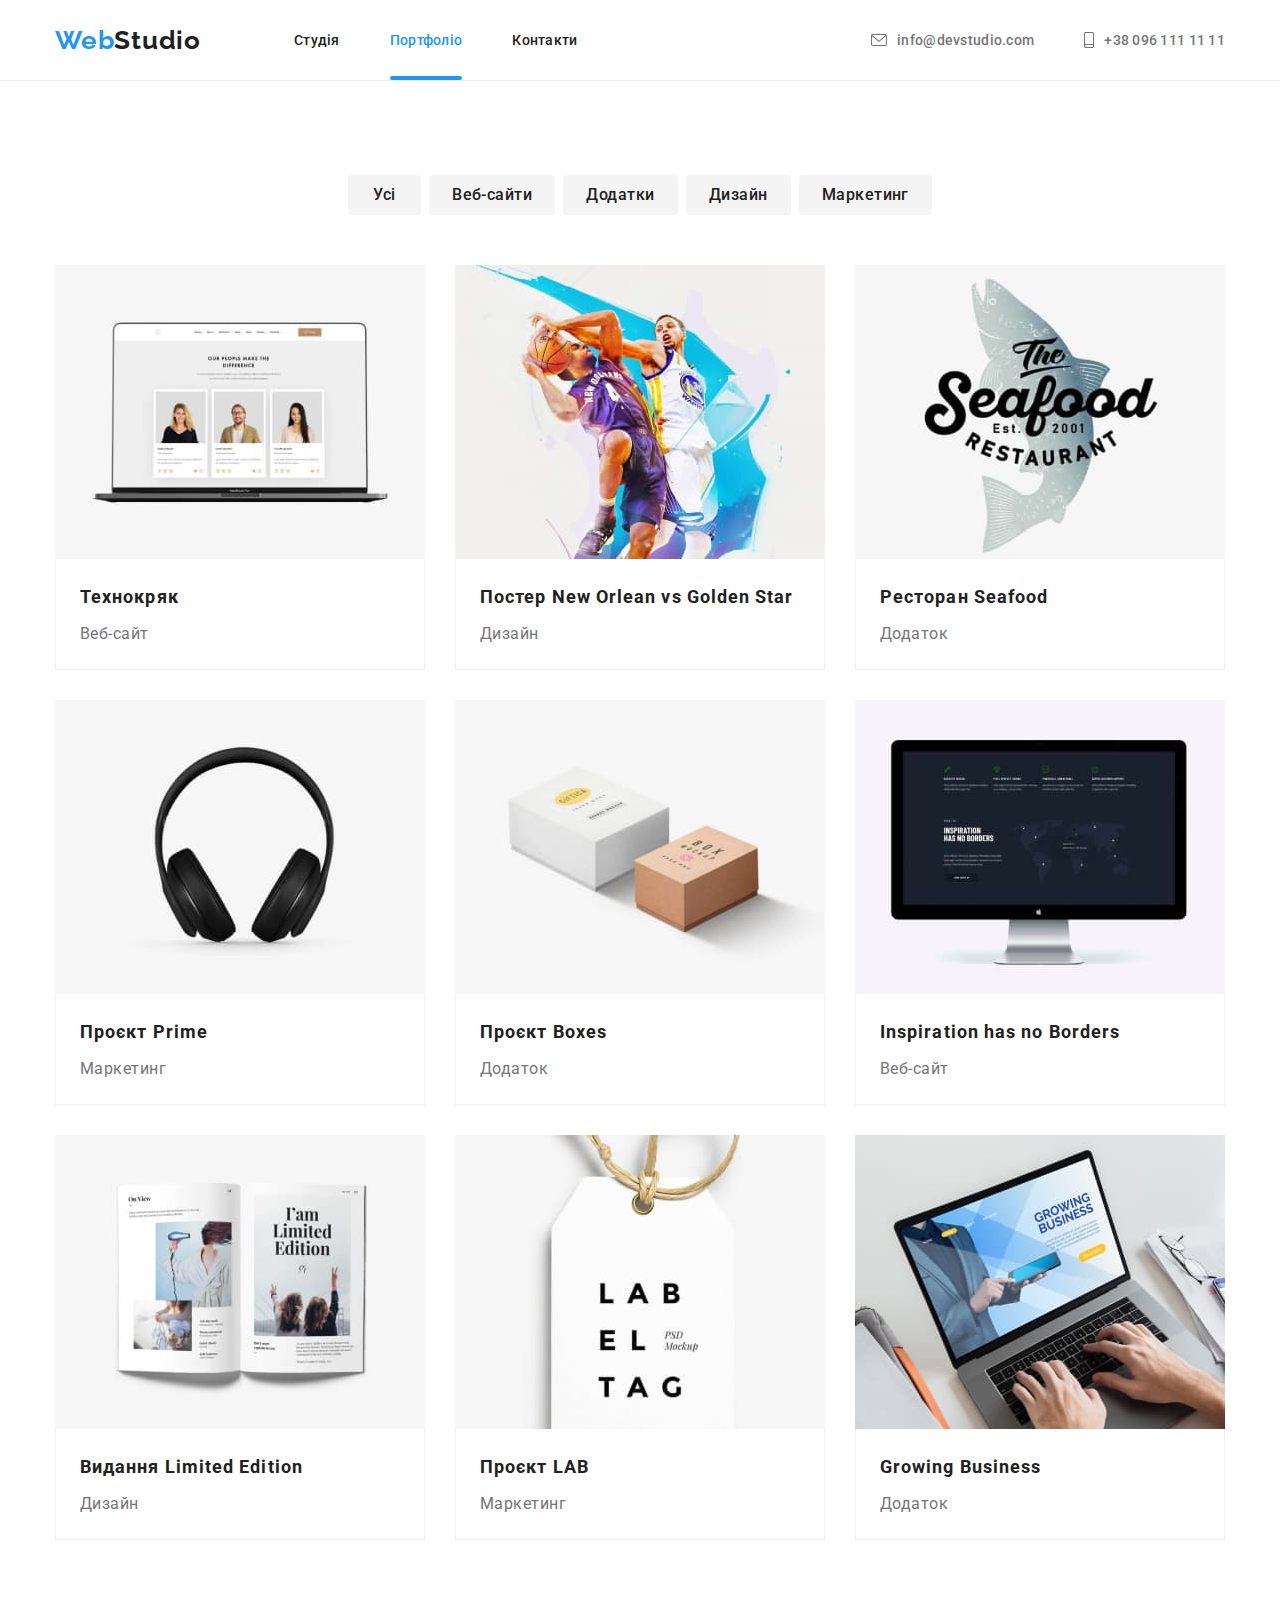
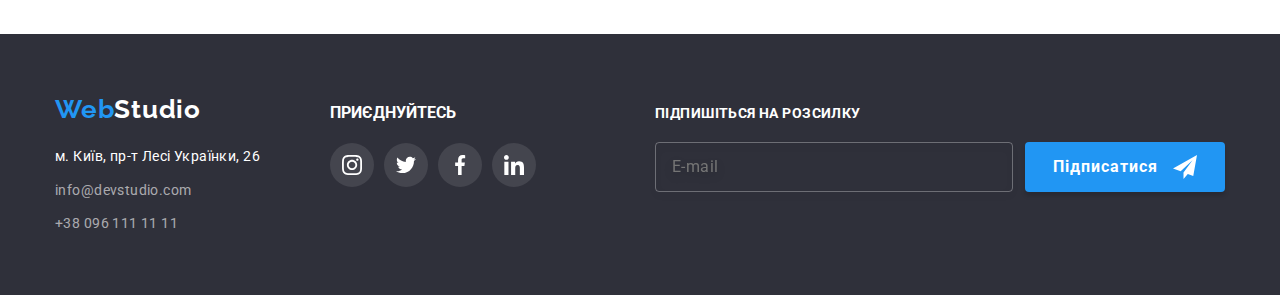
==== portfolio.html @ f79830ec "Summary" ====
<!DOCTYPE html>
<html lang="uk">
<head>
    <meta charset="UTF-8">
    <meta http-equiv="X-UA-Compatible" content="IE=edge">
    <meta name="viewport" content="width=device-width, initial-scale=1.0">
    <title>Портфоліо</title>
    <link rel="preconnect" href="https://fonts.googleapis.com">
    <link rel="preconnect" href="https://fonts.gstatic.com" crossorigin>
    <link href="https://fonts.googleapis.com/css2?family=Raleway:wght@700&family=Roboto:wght@400;500;700;900&display=swap"
    rel="stylesheet">
    <link rel="stylesheet" href="https://cdnjs.cloudflare.com/ajax/libs/modern-normalize/1.1.0/modern-normalize.min.css"/>
    <link rel="stylesheet" href="./css/styles.css">
</head>
<body>
    <header>
        <!--navigation with logo, portfolio, contacts-->
        <div class="nav-list-flex container">
            <nav class="nav-list-flex">
                <a href="./index.html" class="webstudio-link">Web<span class="span-studio">Studio</span></a>
                <ul class="nav-list">
                    <li class="item"><a href="./index.html" class="link">Студія</a></li>
                    <li class="item"><a href="./portfolio.html" class="link current">Портфоліо</a></li>
                    <li class="item"><a href="#" class="link">Контакти</a></li>
                </ul>
            </nav>
            <ul class="info-list-contacts">
                <li class="item"><a href="mailto:info@devstudio.com" class="contacts">
                        <svg class="contacs-svg" width="16" height="12">
                            <use href="./images/nav-sprite.svg#icon-e-mail"></use>
                        </svg>info@devstudio.com</a>
                </li>
                <li class="item"><a href="tel:+380961111111" class="contacts">
                        <svg class="contacs-svg" width="10" height="16">
                            <use href="./images/nav-sprite.svg#icon-phone"></use>
                        </svg>+38 096 111 11 11</a>
                </li>
            </ul>
        </div>
    </header>
    <!--main with buttons and portfolio-->
    <main>
        <section class="section-portfolio">
            <div class="section container">
                    <h1 class="visually-hidden">Наші роботи</h1>
                <ul class="portfolio-projects list">
                    <li class="item"><button class="portfolio-link" type="button">Усі</button></li>
                    <li class="item"><button class="portfolio-link" type="button">Веб-сайти</button></li>
                    <li class="item"><button class="portfolio-link" type="button">Додатки</button></li>
                    <li class="item"><button class="portfolio-link" type="button">Дизайн</button></li>
                    <li class="item"><button class="portfolio-link" type="button">Маркетинг</button></li>
                </ul>
                <ul class="projects-list">
                    <li class="item">
                        <a href="#" class="card-link">
                            <div class="project-thumb">
                                <img src="./images/notebook_with_site.jpg" alt="зображення ноутбуку з відкритим сайтом" width="370" height="294"/>
                                <div class="card-description">
                                    <p class="card-description-text">
                                        Ресурс пропонує комплексні пропозиції з різним рівнем функціоналу 
                                        та сервісів. Все це дозволить відвідувачу отримати вичерпні відомості 
                                        про компанію чи приватну особу.
                                    </p>
                                </div>
                            </div>
                            <div class="project-card">
                                <h2 class="project-title">Технокряк</h2>
                                <p class="project-category">Веб-сайт</p>
                            </div>
                        </a> 
                    </li>
                    <li class="item">
                        <a href="#" class="card-link">
                            <div class="project-thumb">   
                                <img src="./images/basketball_players.jpg" alt="зображення постеру баскетбол Новий Орлеан проти Голден Стейт" width="370" height="294"/>
                                <div class="card-description">
                                    <p class="card-description-text">
                                        Ресурс пропонує комплексні пропозиції з різним рівнем функціоналу 
                                        та сервісів. Все це дозволить відвідувачу отримати вичерпні відомості 
                                        про компанію чи приватну особу.
                                    </p>
                                </div>
                            </div>
                            <div class="project-card">
                                <h2 class="project-title">Постер New Orlean vs Golden Star</h2>
                                <p class="project-category">Дизайн</p>
                            </div>
                        </a>        
                    </li>
                    <li class="item">
                        <a href="#" class="card-link">
                            <div class="project-thumb">
                                <img src="./images/seafood_restaurant.jpg" alt="зображення логотипу ресторану Seafood" width="370" height="294"/>
                                <div class="card-description">
                                    <p class="card-description-text">
                                        Ресурс пропонує комплексні пропозиції з різним рівнем функціоналу 
                                        та сервісів. Все це дозволить відвідувачу отримати вичерпні відомості 
                                        про компанію чи приватну особу.
                                    </p>
                                </div>
                            </div>
                            <div class="project-card">
                                <h2 class="project-title">Ресторан Seafood</h2>
                                <p class="project-category">Додаток</p>
                            </div>
                        </a>     
                    </li>
                    <li class="item">
                        <a href="#" class="card-link">
                            <div class="project-thumb">
                                <img src="./images/headphones.jpg" alt="зображення навушників" width="370" height="294"/>
                                <div class="card-description">
                                    <p class="card-description-text">
                                        Ресурс пропонує комплексні пропозиції з різним рівнем функціоналу 
                                        та сервісів. Все це дозволить відвідувачу отримати вичерпні відомості 
                                        про компанію чи приватну особу.
                                    </p>
                                </div>
                            </div>
                            <div class="project-card">
                                <h2 class="project-title">Проєкт Prime</h2>
                                <p class="project-category">Маркетинг</p>
                            </div>
                        </a>     
                    </li>
                    <li class="item">
                        <a href="#" class="card-link">
                            <div class="project-thumb">   
                                <img src="./images/boxes.jpg" alt="зображення коробок" width="370" height="294"/>
                                <div class="card-description">
                                    <p class="card-description-text">
                                        Ресурс пропонує комплексні пропозиції з різним рівнем функціоналу 
                                        та сервісів. Все це дозволить відвідувачу отримати вичерпні відомості 
                                        про компанію чи приватну особу.
                                    </p>
                                </div>
                            </div>
                            <div class="project-card">   
                                <h2 class="project-title">Проєкт Boxes</h2>
                                <p class="project-category">Додаток</p>
                            </div>
                        </a>          
                    </li>
                    <li class="item">
                        <a href="#" class="card-link">
                            <div class="project-thumb">
                                <img src="./images/сomputer.jpg" alt="зображення комп'ютера з відкритим сайтом" width="370" height="294"/>
                                <div class="card-description">
                                    <p class="card-description-text">
                                        Ресурс пропонує комплексні пропозиції з різним рівнем функціоналу 
                                        та сервісів. Все це дозволить відвідувачу отримати вичерпні відомості 
                                        про компанію чи приватну особу.
                                    </p>
                                </div>
                            </div> 
                            <div class="project-card">
                                <h2 class="project-title">Inspiration has no Borders</h2>
                                <p class="project-category">Веб-сайт</p>
                            </div>   
                        </a>     
                    </li>
                    <li class="item">
                        <a href="#" class="card-link">
                            <div class="project-thumb">
                                <img src="./images/magazine.jpg" alt="зображення журналу Limited Edition" width="370" height="294"/>
                                <div class="card-description">
                                    <p class="card-description-text">
                                        Ресурс пропонує комплексні пропозиції з різним рівнем функціоналу 
                                        та сервісів. Все це дозволить відвідувачу отримати вичерпні відомості 
                                        про компанію чи приватну особу.
                                    </p>
                                </div>
                            </div>
                            <div class="project-card">
                                <h2 class="project-title">Видання Limited Edition</h2>
                                <p class="project-category">Дизайн</p>
                            </div>
                        </a>         
                    </li>
                    <li class="item">
                        <a href="#" class="card-link">
                            <div class="project-thumb">
                                <img src="./images/lab.jpg" alt="зображення лейблу" width="370" height="294">
                                <div class="card-description">
                                    <p class="card-description-text">
                                        Ресурс пропонує комплексні пропозиції з різним рівнем функціоналу 
                                        та сервісів. Все це дозволить відвідувачу отримати вичерпні відомості 
                                        про компанію чи приватну особу.
                                    </p>
                                </div>
                            </div>    
                            <div class="project-card">
                                <h2 class="project-title">Проєкт LAB</h2>
                                <p class="project-category">Маркетинг</p>
                            </div>
                        </a>         
                    </li>
                    <li class="item">
                        <a href="#" class="card-link">
                            <div class="project-thumb">
                                <img src="./images/growing.jpg" alt="зображення ноутбуку з платформою Growing Business" width="370" height="294">
                                <div class="card-description">
                                    <p class="card-description-text">
                                        Ресурс пропонує комплексні пропозиції з різним рівнем функціоналу 
                                        та сервісів. Все це дозволить відвідувачу отримати вичерпні відомості 
                                        про компанію чи приватну особу.
                                    </p>
                                </div>
                            </div>
                            <div class="project-card">
                                <h2 class="project-title">Growing Business</h2>
                                <p class="project-category">Додаток</p>
                            </div>
                        </a>      
                    </li>
                </ul>
            </div>
        </section>
    
    </main>
    <!--footer with logo, address, contacts-->
    <footer>
        <div class="container footer-container">
            <div class="container-footer-adress">
                <a href="./index.html" class="webstudio-button">Web<span class="span-studio-button">Studio</span></a>
                <address class="adress-list">
                    <ul class="list">
                        <li><a href="https://goo.gl/maps/CPtrU1FHBa2aNyZL9" class="footer-list-item" target="_blank"
                                rel="noopener noreferrer nofollow">
                                м. Київ, пр-т Лесі Українки, 26</a>
                        </li>
                        <li>
                            <a href="mailto:info@devstudio.com" class="footer-list">info@devstudio.com</a>
                        </li>
                        <li>
                            <a href="tel:+380961111111" class="footer-list">+38 096 111 11 11</a>
                        </li>
                    </ul>
                </address>
            </div>
            <div class="container-join-us">
                <p class="join-us">приєднуйтесь</p>
                <ul class="footer-networks">
                    <li class="social-link">
                        <a href="#" class="footer-social-links">
                            <svg width="20" height="20" class="social-svg">
                                <use xLink:href="./images/sprite.svg#icon-instagram"></use>
                            </svg>
                        </a>
                    </li>
                    <li class="social-link">
                        <a href="#" class="footer-social-links">
                            <svg width="20" height="20" class="social-svg">
                                <use xLink:href="./images/sprite.svg#icon-twitter"></use>
                            </svg>
                        </a>
                    </li>
                    <li class="social-link">
                        <a href="#" class="footer-social-links">
                            <svg width="20" height="20" class="social-svg">
                                <use xLink:href="./images/sprite.svg#icon-facebook"></use>
                            </svg>
                        </a>
                    </li>
                    <li class="social-link">
                        <a href="#" class="footer-social-links">
                            <svg width="20" height="20" class="social-svg">
                                <use xLink:href="./images/sprite.svg#icon-linkedin"></use>
                            </svg>
                        </a>
                    </li>
                </ul>
            </div>
            <div class="footer-subscribe">
                <strong class="footer-discription">підпишіться на розсилку</strong>
                <form class="speaker-form">
                    <label for="email">
                        <input type="email" name="email" placeholder="E-mail" id="email" />
                    </label>
                    <button class="email-button" type="submit">
                        <span>Підписатися</span>
                        <svg width="24" height="24">
                            <use xLink:href="./images/icon-send.svg#icon-send"></use>
                        </svg>
                    </button>
                </form>
            </div>
        </div>
    </footer>
</body>
</html>
---- css/styles.css ----
:root {
    /*fonts*/
    --main-font: "Roboto", sans-serif;
    --secondary-font: "Raleway", sans-serif;
    /* colors */
    --link-color: #2196f3;
    --hover-color: #188ce8;
    --logo-color: #000000;
    --main-light-color: #ffffff;
    --main-dark-color: #2f303a;
    --main-font-color: #212121;
    --secondary-font-color: #757575;
    --third-font-color: rgba(255, 255, 255, 0.6);
    --portfolio-bg-color: #f5f4f4;
    --icon-color: #afb1b8;
    --white: #ffffff;
    --animation-timing: cubic-bezier(0.4, 0, 0.2, 1);
    --specif-box-color: rgba(47, 48, 58, 0.8);
    --hover-overlay: rgba(33, 150, 243, 0.9);
    
}
  
  /*body css*/
  
body {
    font-family: Roboto, sans-serif;
  }
  
li {
    list-style-type: none;
  }
  
a {
    text-decoration: none;
  }
  
ul {
    margin: 0;
    padding: 0;
  }
  
h1,
h2,
h3,
h4,
h5,
h6,
p {
    margin: 0;
    padding: 0;
  }
  
img {
    display: block;
  }
  
.list {
    list-style: none;
    padding: 0;
    margin: 0;
  }
  
.link {
    list-style: none;
    padding: 0;
    margin: 0;
  }
  
header {
    border-bottom: 1px solid #ececec;
  }
  
/*header a {
    padding-bottom: 32px;
    padding-top: 32px;
}*/

.container {
    width: 1200px;
    margin-left: auto;
    margin-right: auto;
    padding-left: 15px;
    padding-right: 15px;
    /*outline: 2px solid orange;*/
}
  
.backdrop {
    position: fixed;
    top: 0;
    left: 0;
    width: 100%;
    height: 100%;
    background-color: rgba(0, 0, 0, 0.2);
    opacity: 1;
    transition: opacity 250ms var(--animation-timing);
}
  
.modal {
    position: absolute;
    top: 50%;
    left: 50%;
    transform: translate(-50%, -50%);
    min-width: 528px;
    min-height: 581px;
    background: var(--white);
    box-shadow: 0px 1px 3px rgba(0, 0, 0, 0.12), 0px 1px 1px rgba(0, 0, 0, 0.14),
      0px 2px 1px rgba(0, 0, 0, 0.2);
    border-radius: 4px;
    transform: translate(-50%, -50%) scale(1);
    transition: transform 250ms cubic-bezier(0.6, 0.14, 0.21, 1.43);
}
  
.backdrop.is-hidden {
    opacity: 0;
    pointer-events: none;
}
  
.backdrop.is-hidden .modal {
    transform: translate(-50%, -50%) scale(0.8);
}
  
.button-close {
    position: absolute;
    top: 8px;
    right: 8px;
    width: 30px;
    height: 30px;
    margin: 0;
    padding: 0;
    background-color: var(--white);
    border: 1px solid rgba(0, 0, 0, 0.1);
    border-radius: 50%;
}
  
.visually-hidden {
    position: absolute;
    width: 1px;
    height: 1px;
    margin: -1px;
    border: 0;
    padding: 0;
  
    white-space: nowrap;
    clip-path: inset(100%);
    clip: rect(0 0 0 0);
    overflow: hidden;
  }

.modal-text {
    margin-bottom: 30px;
    font-weight: 700;
    font-size: 20px;
    line-height: 1.2px;
    text-align: center;
    letter-spacing: 0.03em;
  
    color: var(--main-font-color);
}
  
.submit {
    text-align: center;
}

form {
  margin: 40px 40px;
}

.form-field {
  margin-bottom: 20px;
}

.label-form {
  position: relative;
  display: flex;
  flex-direction: column;
}

.label-form:not(:last-child) {
  margin-bottom: 10px;
}

.label-form svg {
  position: absolute;
  bottom: 14px;
  left: 15px;
  fill: var(--main-font-color);
}

.text-form {
  margin-bottom: 4px;

  font-weight: 500;
  font-size: 12px;
  line-height: 1.2;
  letter-spacing: 0.01em;

  color: var(--secondary-font-color);
}

.input-form {
  padding-top: 12px;
  padding-bottom: 12px;
  padding-left: 42px;
  border: 1px solid rgba(33, 33, 33, 0.2);
  box-sizing: border-box;
  border-radius: 4px;
  cursor: pointer;
  font-size: 16px;

  transition-duration: 250ms;
  transition-timing-function: var(--animating-timing);
}

.input-form:focus {
  border-color: var(--link-color);
  outline: none;
  cursor: pointer;
  transition-duration: 250ms;
  transition-timing-function: var(--animating-timing);
}

.input-form:focus ~ svg {
  fill: var(--link-color);
  cursor: pointer;
  transition-duration: 250ms;
  transition-timing-function: var(--animating-timing);
}

.check-box::after {
  display: inline-block;
  vertical-align: middle;
  content: "";
  margin-left: 8px;
  width: 16px;
  height: 15px;
  border-radius: 2px;
  box-shadow: 0 0 0 2px var(--main-font-color);

  transition-duration: 250ms;
  transition-timing-function: var(--animating-timing);
}

.input-checkbox:checked + .check-box::after {
  box-shadow: 0 0 0 2px var(--link-color);
  background-color: var(--link-color);

  background-image: url("../images/icon-check.svg");

  transition-duration: 250ms;
  transition-timing-function: var(--animating-timing);
}

.checkbox-text {
  margin-left: 7px;
  margin-right: 4px;
  font-weight: 500;
  font-size: 14px;
  line-height: 1.7x;

  letter-spacing: 0.03em;

  color: var(--secondary-font-color);
}

.checkbox-link {
  font-weight: 500;
  font-size: 14px;
  line-height: 1.7x;

  letter-spacing: 0.03em;

  color: var(--link-color);
  text-decoration: underline;
}

textarea {
  height: 120px;
  display: flex;
  flex-direction: column;
  border: 1px solid rgba(33, 33, 33, 0.2);
  box-sizing: border-box;
  border-radius: 4px;
  resize: none;
}

.label-form textarea:focus {
  border-color: var(--link-color);
  outline: none;
  cursor: pointer;
  transition-duration: 250ms;
  transition-timing-function: var(--animating-timing);
}

textarea::placeholder {
  padding: 12px 16px;
  max-width: 448px;
  max-height: 120px;
  resize: none;
  color: rgba(117, 117, 117, 0.5);
}

.modal-button {
  background: var(--link-color);
  color: var(--main-light-color);
  box-shadow: 0px 4px 4px rgba(0, 0, 0, 0.15);
  border: 1px solid transparent;

  border-radius: 4px;
  padding: 10px 52px;
  margin-top: 40px;
  font-weight: 700;
  font-size: 16px;
  line-height: 30px;
  text-align: center;
  letter-spacing: 0.06em;
}

  /* header css*/
.webstudio-link {
    font-family: Raleway, sans-serif;
    font-weight: 700;
    font-size: 26px;
    line-height: 31px;
    letter-spacing: 0.03em;
    color: var(--link-color);
  }
  
.span-studio {
    color: var(--main-font-color);
  }
  
.contacts {
    justify-content: end;
    color: #757575;
    display: flex;
    align-items: center;
  }
  
.nav-list-flex {
    display: flex;
    align-items: center;
    /*border-bottom: 1px solid #ececec;*/
  }
  
.nav-list-flex :last-child {
    margin-right: 0;
  }
  
.nav-list {
    display: flex;
    margin-left: 93px;
    margin-bottom: 0px;
    margin-top: 0px;
  }
  
.nav-list .link {
    position: relative;
    display: block;
    padding-top: 32px;
    padding-bottom: 32px;
    font-weight: 500;
    font-size: 14px;
    line-height: 16px;
    letter-spacing: 0.02em;
    color: var(--main-font-color);

    transition: color 250ms var(--animation-timing);
  }

.nav-list .item + .item {
    margin-left: 50px;
  }
  
.info-list-contacts .item + .item {
    margin-left: 50px;
    display: flex;
    padding-left: 0;
  }
  
.nav-list a:hover,
.nav-list a:focus {
    color: var(--link-color);
  }

.nav-list .link::after {
    content: "";
    display: block;
    position: absolute;
    top: calc(100% - 4px);
    left: 0;
    height: 4px;
    width: 100%;
    background-color: var(--link-color);
    border-radius: 4px;
    opacity: 0;
}
.nav-list .link.current,
.nav-list .link.current::after {
  color: var(--link-color);
  border-radius: 2px;
  opacity: 1;
}

  
.info-list-contacts {
    display: flex;
    margin: 0 auto;
  }
  
.info-list-contacts a {
    font-weight: 500;
    font-size: 14px;
    line-height: 16px;
    letter-spacing: 0.02em;
    color: var(--secondary-font-color);
  }
  
.info-list-contacts a:hover,
.info-list-contacts a:focus {
    color: var(--link-color);
    transition: color 250ms var(--animation-timing);
  }

.nav-list-flex .link.current {
    color: var(--link-color);
  }
  
.overlay {
    max-width: 1600px;
    height: 600px;
    margin-left: auto;
    margin-right: auto;
    background-image: url(../images/img\ overlay.jpg);
    background-size: cover;
    background-repeat: no-repeat;
    background-position: center;
  }
  
.contacs-svg,
.contacs-svg {
    fill: currentColor;
    background-size: auto;
    display: flex;
  }
  
.contacs-svg:nth-child(1) {
    margin-right: 10px;
  }
  
.hero {
    background: var(--main-dark-color);
    text-align: center;
    padding-top: 200px;
    padding-bottom: 200px;
    max-width: 1600px;
    margin-left: auto;
    margin-right: auto;
    background-image: linear-gradient(
        to right,
        rgba(47, 48, 58, 0.4),
        rgba(47, 48, 58, 0.4)
      ),
      url("../images/overlay.jpg");
    background-position: center;
    background-repeat: no-repeat;
    background-size: cover;
  }
.hero-title {
    font-weight: 900;
    font-size: 44px;
    line-height: 1.36;
    text-align: center;
    letter-spacing: 0.06em;
    text-transform: uppercase;
    color: var(--primary-white);
    margin: 0 auto;
    color: var(--main-light-color);
    margin-bottom: 30px;
    max-width: 696px;
    height: 120px;
  }
.hero-button {
    background: var(--link-color);
    color: var(--main-light-color);
    border: 1px solid transparent;
    border-radius: 4px;
    padding: 10px 32px;
    font-weight: 700;
    font-size: 16px;
    line-height: 30px;
    text-align: center;
    letter-spacing: 0.06em;
  }
  
.section {
    padding-top: 94px;
    padding-bottom: 94px;
}

.featueres {
    display: flex;
}
.featueres .item + .item {
    margin-left: 30px;
}
.featueres .item {
    width: 270px;
    margin-right: 0px;
    padding-inline-start: 0px;
}

.featueres-title {
    margin-top: 0px;
    margin-bottom: 10px;
    font-weight: 700;
    font-size: 14px;
    line-height: 16px;
    letter-spacing: 0.03em;
    text-transform: uppercase;
    color: var(--main-font-color);
}
.featueres-link {
    font-weight: 400;
    font-size: 14px;
    line-height: 24px;
    letter-spacing: 0.03em;
    color: var(--secondary-font-color);
}
  
.item quality {
    width: 270px;
  }
  
.quality h3 {
    margin-bottom: 10px;
  }
  
.qualitys:not(:last-child) {
    margin-right: 30px;
  }
  
.quality::before {
    display: block;
    content: "";
    height: 120px;
    background-color: var(--portfolio-bg-color);
    background-size: 70px 70px;
    background-repeat: no-repeat;
    background-position: center;
    margin-bottom: 30px;
  }
.antenna::before {
    background-image: url(../images/antenna.svg);
  }
.clock::before {
    background-image: url(../images/clock.svg);
  }
.diagram::before {
    background-image: url(../images/diagram.svg);
  }
.astronaut::before {
    background-image: url(../images/astronaut.svg);
  }
  .specificity {
    margin-bottom: 50px;
    padding-top: 0;
    font-weight: 700;
    font-size: 36px;
    line-height: 42px;
    text-align: center;
    letter-spacing: 0.03em;
    color: var(--main-font-color);
  }
.section.section.specificity {
    margin-bottom: 0;
  }
.specif {
    display: flex;
  }
  
.specif .item + .item {
    margin-left: 30px;
}

.specif-box {
  position: relative;
}

.specif-box-list {
  position: absolute;
  bottom: 0;
  left: 0;

  width: 100%;
  height: 70px;
  padding: 27px;
  text-align: center;
  background-color: var(--specif-box-color);
}

.specif-box-text {
  color: var(--main-light-color);
  text-transform: uppercase;
  font-weight: 700;
  line-height: 1.14;
  font-size: 14px;
  line-height: 16px;
}

.team-bg {
    background: var(--portfolio-bg-color);
  }
  
.team {
    padding-top: 0;
    margin-bottom: 50px;
    font-weight: 700;
    font-size: 36px;
    line-height: 42px;
    text-align: center;
    letter-spacing: 0.03em;
    color: var(--main-font-color);
  }
.all-team {
    display: flex;
    text-align: center;
  }
.all-team .item + .item {
    margin-left: 30px;
  }
.all-team .item {
    background-color: var(--main-light-color);
    box-shadow: 0px 1px 3px rgba(0, 0, 0, 0.12), 0px 1px 1px rgba(0, 0, 0, 0.14),
      0px 2px 1px rgba(0, 0, 0, 0.2);
    border-radius: 0px 0px 4px 4px;
    width: 270px;
    transition: transform 250ms var(--animation-timing);
  }
  
.name-title {
    font-family: var(--main-font);
    font-size: 16px;
    color: var(--main-font-color);
    line-height: 1.18;
    text-align: center;
    margin-bottom: 10px;
  }
  
.position-title {
    color: var(--secondary-font-color);
  }
  
.svg-social-links {
    display: flex;
    justify-content: space-between;
    padding-inline-start: 0px;
    margin-top: 16px;
  }
.social-links {
    display: flex;
    justify-content: center;
    align-items: center;
    width: 44px;
    height: 44px;
    color: var(--icon-color);
    border-radius: 50%;

    transition: color 250ms var(--animation-timing), 
    background-color 250ms var(--animation-timing);
}
  
.social-links:hover,
.social-links:focus {
    background-color: var(--link-color);
    color: var(--main-light-color);
    outline: none;
}
  
.soc-links-svg {
  fill: var(--icon-color);
  fill: currentColor;
}
  
.clients {
    padding-top: 94px;
    padding-bottom: 94px;
  }
  
.clients-title {
    padding-top: 0;
    margin-bottom: 50px;
    font-weight: 700;
    font-size: 36px;
    line-height: 42px;
  
    text-align: center;
    letter-spacing: 0.03em;
  
    color: var(--main-font-color);
  }
.clients-list {
    display: flex;
    flex-wrap: wrap;
    padding-inline-start: 0px;
  }
  
.clients-item {
    width: 170px;
    height: 90px;
    margin-right: 30px;
    margin-bottom: 30px;
  }
  
.clients-link {
    display: flex;
    align-items: center;
    justify-content: center;
    width: 100%;
    height: 100%;
    color: var(--icon-color);
    border: 1px solid var(--icon-color);
    border-radius: 4px;

    transition: color 250ms var(--animation-timing),
    border-color 250ms var(--animation-timing);
}
  
.clients-item:nth-child(6n) {
    margin-right: 0px;
  }
  
.clients-item:nth-last-child(-n + 6) {
    margin-bottom: 0px;
  }
  
.clients-link:hover,
.clients-link:focus {
    color: var(--link-color);
    border: 1px solid var(--link-color);
    outline: none;
  }
  
.clients-svg {
    fill: currentColor;
  }
  
.team-card {
    padding: 30px 30px;
  }
.team-title {
    margin-bottom: 10px;
    font-weight: 500;
    font-size: 16px;
    line-height: 19px;
    text-align: center;
    letter-spacing: 0.03em;
    color: var(--main-font-color);
  }
.team-link {
    font-weight: 400;
    font-size: 16px;
    line-height: 19px;
    text-align: center;
    letter-spacing: 0.03em;
    color: var(--secondary-font-color);
  }
  
footer {
    background: var(--main-dark-color);
    padding-top: 60px;
    padding-bottom: 60px;
}

footer-bg {
  margin-right: 70px;
  transition: background-color 250ms var(--animation-timing);
}

.footer-bg a:hover,
.footer-bg a:focus {
    color: var(--link-color);
}

.webstudio-button {
    display: block;
    margin-bottom: 20px;
    font-family: Raleway, sans-serif;
    font-weight: 700;
    font-size: 26px;
    line-height: 31px;
    letter-spacing: 0.03em;
    color: var(--link-color);
}

.span-studio-button {
    color: var(--main-light-color);
}

.footer-list-item {
    display: block;
    font-style: normal;
    font-weight: 400;
    font-size: 14px;
    line-height: 1.71;
    letter-spacing: 0.03em;
    color: var(--main-light-color);
  }
.footer-list {
    display: block;
    margin-top: 9px;
    font-style: normal;
    font-weight: 400;
    font-size: 14px;
    line-height: 24px;
    letter-spacing: 0.03em;
    color: var(--third-font-color);
  }
  
  
.join-us {
    line-height: 1.17;
    text-transform: uppercase;
    font-weight: 700;
    margin-top: 0px;
    margin-bottom: 20px;
    color: #ffffff;
  
  }
  
  .footer-networks {
    display: flex;
    padding-inline-start: 0px;
    margin: 0 auto;
  }
  
.container-footer-adress {
    margin-right: 70px;
  }
  
.footer-container {
    display: flex;
    align-items: baseline;
    
  }
  
.social-link {
    justify-content: space-between;
    margin: 0 auto;
  }
  
.footer-networks .social-link:not(:last-child) {
    margin-right: 10px;
  }
  
.footer-social-links {
    display: flex;
    justify-content: center;
    align-items: center;
    width: 44px;
    height: 44px;
    color: var(--main-light-color);
    background-color: rgba(255, 255, 255, 0.1);
    border-radius: 50%;

    transition: color 250ms var(--animation-timing),
    background-color 250ms var(--animation-timing);
}
  
.footer-social-links:hover,
.footer-social-links:focus {
    background-color: var(--link-color);
    outline: none;
  }
  
.social-svg {
    fill: currentColor;
  }
  
  /*portfolio*/
  
.header-line {
    border: 1px solid #ececec;
  }
.portfolio-projects {
    border-radius: 4px;
    display: flex;
    justify-content: center;
    margin-bottom: 50px;
  }
  
.portfolio-link {
    min-width: 73px;
    padding: 6px 22px;
    /*box-shadow: unset;*/
    background: var(--portfolio-bg-color);
    font-weight: 500;
    font-size: 16px;
    line-height: 26px;
    text-align: center;
    letter-spacing: 0.03em;
    color: var(--main-font-color);
    border: 1px solid transparent;
    border-radius: 4px;

    transition: background 250ms var(--animation-timing),
    color 250ms var(--animation-timing),
    box-shadow 250ms var(--animation-timing);
}

.portfolio-link:hover,
.portfolio-link:focus {
    background: var(--link-color);
    color: var(--main-light-color);
    box-shadow: 0px 3px 1px rgba(0, 0, 0, 0.1), 0px 1px 2px rgba(0, 0, 0, 0.08),
      0px 2px 2px rgba(0, 0, 0, 0.12); 
  }
  
.portfolio-projects .item + .item {
    margin-left: 8px;
  }
  
.projects-list {
    display: flex;
    flex-wrap: wrap;
    gap: 30px;
  }
  
.card-link {
    display: block;
    text-decoration: none;
    color: currentColor;

    transition: box-shadow 250ms var(--animation-timing);
  }
  
.card-link:hover,
.card-link:focus {
    box-shadow: 0px 1px 1px rgba(0, 0, 0, 0.12), 0px 4px 4px rgba(0, 0, 0, 0.06),
      1px 4px 6px rgba(0, 0, 0, 0.16);
    outline: none;
}
  
/*.project-container {
    padding: 20px 24px;
    border-left: 1px solid #eeeeee;
    border-right: 1px solid #eeeeee;
    border-bottom: 1px solid #eeeeee;
}*/

.projects li {
    background: var(--main-light-color);
    border: 1px solid #eeeeee;
    box-sizing: border-box;
}

.project-title {
    font-weight: 700;
    font-size: 18px;
    /*line-height: 2;*/
    line-height: 36px;
    letter-spacing: 0.06em;
    margin-bottom: 4px;
    color: var(--main-font-color);
}

.project-category {
  font-weight: 400;
  font-size: 16px;
  line-height: 30px;

  letter-spacing: 0.03em;

  color: var(--secondary-font-color);;
  }
  
.project-thumb {
    position: relative;
    overflow: hidden;
}
.projects .item {
  width: 370px;
  display: block;
  margin-right: 30px;
  margin-bottom: 30px;

  transition: box-shadow 250ms var(--animation-timing);
}
.project-card {
  position: relative;
  border: 1px solid #EEEEEE;
  border-top: none;
  padding: 20px 24px;
}

.card-description {
  position: absolute;
  top: 100%;
  left: 0;

  width: 100%;
  height: 100%;
  background-color: var(--hover-overlay);

  padding: 63px 24px;

  transition: transform 250ms var(--animation-timing);
}
.projects-list .card-link:hover .card-description,
.projects-list .card-link:focus .card-description {
  transform: translateY(-100%);
}
.card-description-text {
  font-size: 18px;
  line-height: 1.56;
  color: var(--main-light-color);
}
.card-link {
  position: relative;
  overflow: hidden;
  display: block;
  text-decoration: none;
  color: currentColor;

  transition: box-shadow 250ms var(--animation-timing);
}
.card img {
  display: block;
  max-width: 100%;
  height: auto;
}
.footer-subscribe {
  width: 570px;
  margin-left: auto;
}
.footer-discription {
  display: block;
  font-style: normal;
  font-weight: 700;
  font-size: 14px;
  line-height: 1.14;
  letter-spacing: 0.03em;
  text-transform: uppercase;

  color: var(--main-light-color);

  margin-top: 0;
  margin-bottom: 20px;
}
.speaker-form {
  display: flex;
  margin: auto;
}
.speaker-form input[type="email"] {
  width: 358px;
  height: 50px;

  padding: 16px;

  background-color: var(--background-text-color);
  border: 1px solid rgba(255, 255, 255, 0.3);
  filter: drop-shadow(0px 4px 4px rgba(0, 0, 0, 0.15));
  border-radius: 4px;

  font-weight: 400;
  font-size: 16px;
  line-height: 20px;
  letter-spacing: 0.03em;
  color: var(--third-font-color);

  transition-duration: 250ms;
  transition-timing-function: var(--animation-timing);
}

.email-button {
    display: flex;
    align-items: center;
    justify-content: space-between;
    padding: 10px 28px;
    margin-left: 12px;
    width: 200px;
    height: 50px;
    font-weight: 700;
    font-size: 16px;
    line-height: 30px;
    letter-spacing: 0.06em;
  
    color: var(--main-light-color);
    fill: currentColor;
    background-color: var(--link-color);
    box-shadow: 0px 4px 4px rgba(0, 0, 0, 0.15);
    border-radius: 4px;
    border: none;
  }
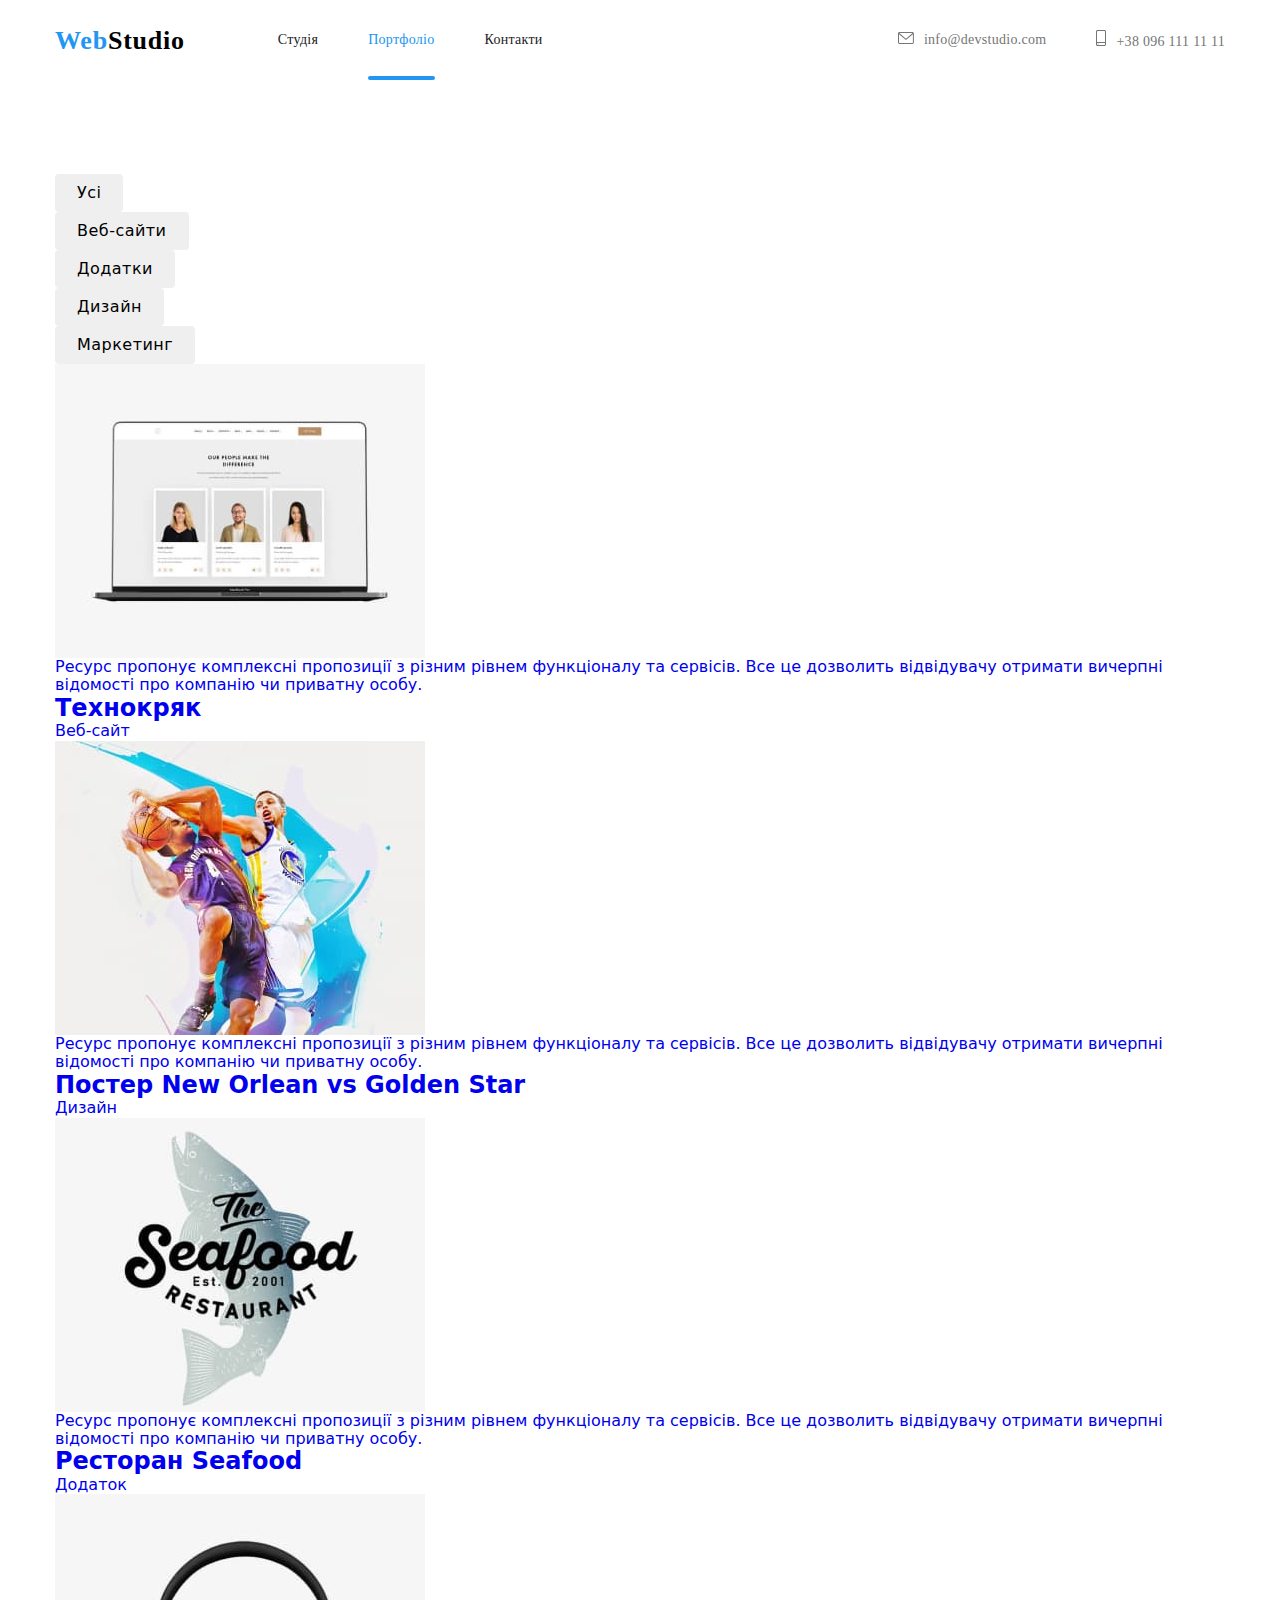
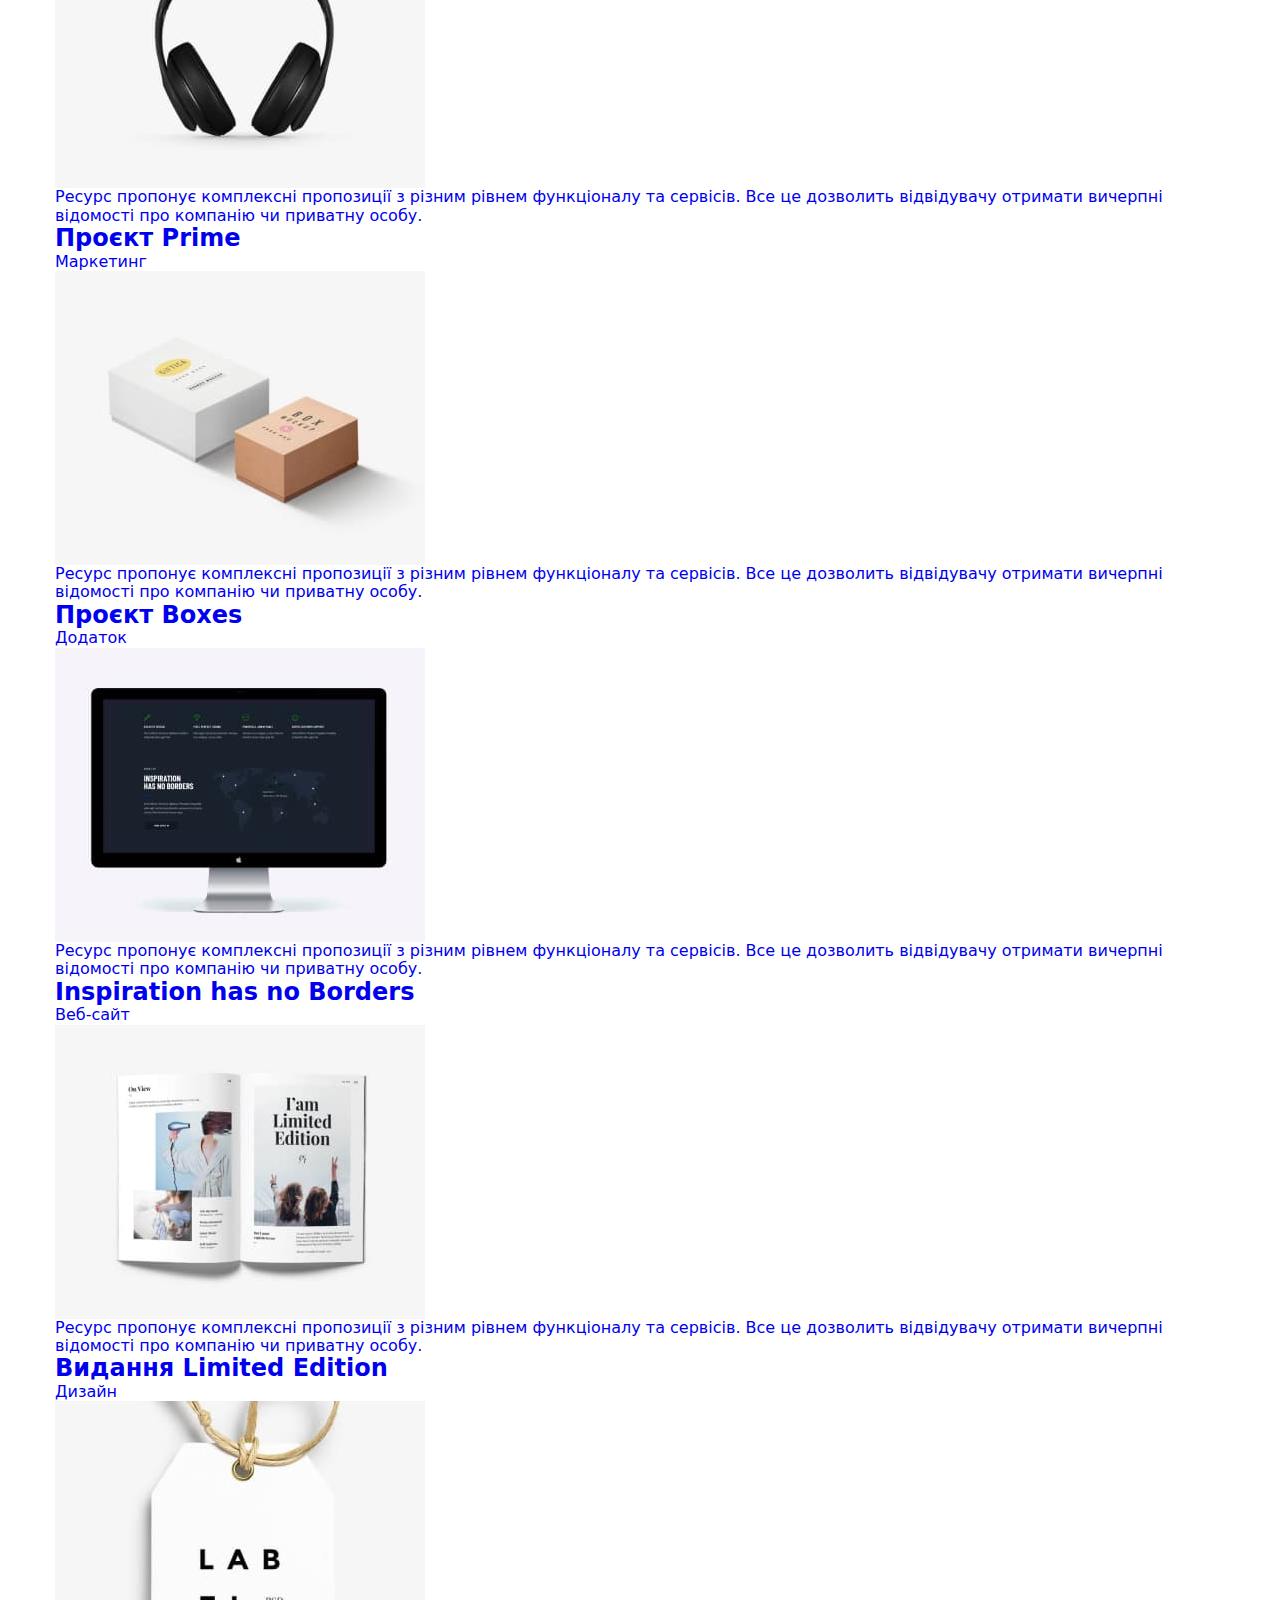
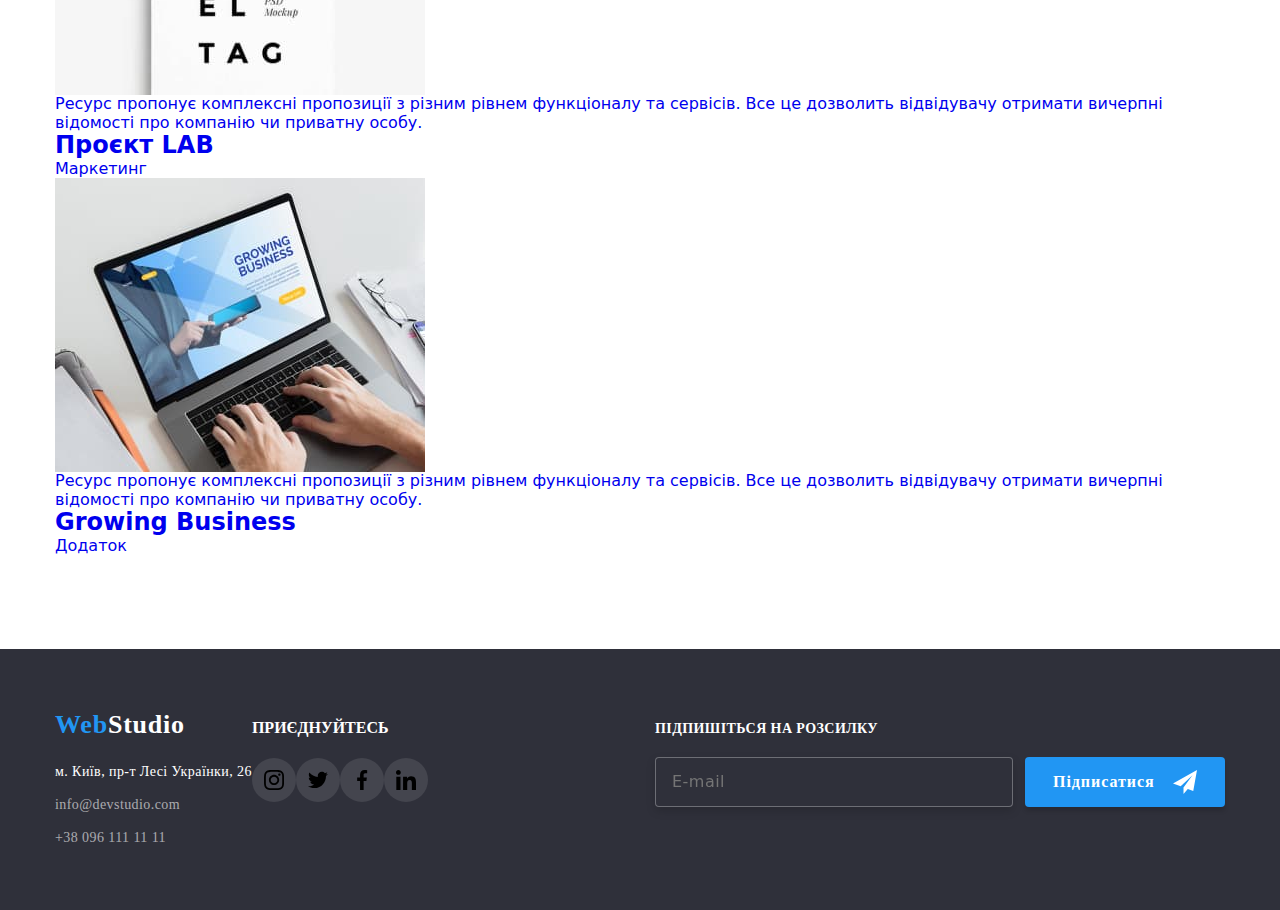
==== commit af409466: "Sum" ====
--- a/portfolio.html
+++ b/portfolio.html
@@ -10,7 +10,7 @@
     <link href="https://fonts.googleapis.com/css2?family=Raleway:wght@700&family=Roboto:wght@400;500;700;900&display=swap"
     rel="stylesheet">
     <link rel="stylesheet" href="https://cdnjs.cloudflare.com/ajax/libs/modern-normalize/1.1.0/modern-normalize.min.css"/>
-    <link rel="stylesheet" href="./css/styles.css">
+    <link rel="stylesheet" href="./css/main.min.css">
 </head>
 <body>
     <header>
@@ -43,12 +43,12 @@
         <section class="section-portfolio">
             <div class="section container">
                     <h1 class="visually-hidden">Наші роботи</h1>
-                <ul class="portfolio-projects list">
-                    <li class="item"><button class="portfolio-link" type="button">Усі</button></li>
-                    <li class="item"><button class="portfolio-link" type="button">Веб-сайти</button></li>
-                    <li class="item"><button class="portfolio-link" type="button">Додатки</button></li>
-                    <li class="item"><button class="portfolio-link" type="button">Дизайн</button></li>
-                    <li class="item"><button class="portfolio-link" type="button">Маркетинг</button></li>
+                <ul class="portfolio__filter-list">
+                    <li class="portfolio__filter-list-item"><button class="portfolio__filter-btn" type="button">Усі</button></li>
+                    <li class="portfolio__filter-list-item"><button class="portfolio__filter-btn" type="button">Веб-сайти</button></li>
+                    <li class="portfolio__filter-list-item"><button class="portfolio__filter-btn" type="button">Додатки</button></li>
+                    <li class="portfolio__filter-list-item"><button class="portfolio__filter-btn" type="button">Дизайн</button></li>
+                    <li class="portfolio__filter-list-item"><button class="portfolio__filter-btn" type="button">Маркетинг</button></li>
                 </ul>
                 <ul class="projects-list">
                     <li class="item">
--- a/css/main.min.css
+++ b/css/main.min.css
@@ -0,0 +1 @@
+body{font-family:Roboto,sans-serif}li{list-style-type:none}a{text-decoration:none}ul{margin:0;padding:0}h1,h2,h3,h4,h5,h6,p{margin:0;padding:0}img{display:block}.list{list-style:none;padding:0;margin:0}.link{list-style:none;padding:0;margin:0}*,*::before,*::after{-webkit-box-sizing:border-box;box-sizing:border-box}.container{width:1200px;margin-left:auto;margin-right:auto;padding-left:15px;padding-right:15px}section{padding-top:94px;padding-bottom:94px}/*! modern-normalize v1.0.0 | MIT License | https://github.com/sindresorhus/modern-normalize */*,*::before,*::after{-webkit-box-sizing:border-box;box-sizing:border-box}:root{-moz-tab-size:4;-o-tab-size:4;tab-size:4}html{line-height:1.15;-webkit-text-size-adjust:100%}body{margin:0}body{font-family:system-ui,-apple-system,"Segoe UI",Roboto,Helvetica,Arial,sans-serif,"Apple Color Emoji","Segoe UI Emoji"}hr{height:0;color:inherit}abbr[title]{-webkit-text-decoration:underline dotted;text-decoration:underline dotted}b,strong{font-weight:bolder}code,kbd,samp,pre{font-family:ui-monospace,SFMono-Regular,Consolas,"Liberation Mono",Menlo,monospace;font-size:1em}small{font-size:80%}sub,sup{font-size:75%;line-height:0;position:relative;vertical-align:baseline}sub{bottom:-0.25em}sup{top:-0.5em}table{text-indent:0;border-color:inherit}button,input,optgroup,select,textarea{font-family:inherit;font-size:100%;line-height:1.15;margin:0}button,select{text-transform:none}button,[type=button],[type=reset],[type=submit]{-webkit-appearance:button}::-moz-focus-inner{border-style:none;padding:0}:-moz-focusring{outline:1px dotted ButtonText}:-moz-ui-invalid{box-shadow:none}legend{padding:0}progress{vertical-align:baseline}::-webkit-inner-spin-button,::-webkit-outer-spin-button{height:auto}[type=search]{-webkit-appearance:textfield;outline-offset:-2px}::-webkit-search-decoration{-webkit-appearance:none}::-webkit-file-upload-button{-webkit-appearance:button;font:inherit}summary{display:list-item}.header-line{border:1px solid #ececec}.nav-list-flex{display:-webkit-box;display:-ms-flexbox;display:flex;-webkit-box-align:center;-ms-flex-align:center;align-items:center}.nav-list-flex .link.current{color:#2196f3}.webstudio-link{font-family:"Raleway700";font-weight:700;font-size:26px;line-height:31px;letter-spacing:.03em;color:#2196f3}.span-studio{color:#000}.nav-list{display:-webkit-box;display:-ms-flexbox;display:flex;margin-left:93px;-webkit-padding-start:0px;padding-inline-start:0px;margin-bottom:0px;margin-top:0px}.nav-list a:hover,.nav-list a:focus{color:#2196f3}.nav-list .link{position:relative;display:block;padding-top:32px;padding-bottom:32px;font-family:"Roboto500";font-weight:500;font-size:14px;line-height:16px;letter-spacing:.02em;color:#212121;-webkit-transition:color 250ms cubic-bezier(0.4, 0, 0.2, 1);transition:color 250ms cubic-bezier(0.4, 0, 0.2, 1)}.nav-list .link::after{content:"";display:block;position:absolute;top:calc(100% - 4px);left:0;height:4px;width:100%;background-color:#2196f3;border-radius:4px;opacity:0}.nav-list .link.current::after{color:#2196f3;border-radius:2px;opacity:1}.nav-list .item+.item,.info-list-contacts .item+.item{margin-left:50px}.info-list-contacts{display:-webkit-box;display:-ms-flexbox;display:flex;margin-left:auto;-webkit-padding-start:0px;padding-inline-start:0px}.info-list-contacts a:hover,.info-list-contacts a:focus{color:#2196f3}.info-list-contacts .link{font-family:"Roboto500";font-weight:500;font-size:14px;line-height:16px;letter-spacing:.02em;color:#757575;-webkit-transition:color 250ms cubic-bezier(0.4, 0, 0.2, 1);transition:color 250ms cubic-bezier(0.4, 0, 0.2, 1)}.contacs-svg,.contacs-svg{fill:currentColor;margin-right:10px}.hero{text-align:center;padding-top:200px;padding-bottom:200px;width:1600px;height:600px;margin-left:auto;margin-right:auto;background-position:center;background-color:#c4c4c4;background-image:-webkit-gradient(linear, left top, right top, from(rgba(47, 48, 58, 0.4)), to(rgba(47, 48, 58, 0.4))),url("/images/overlay.jpg");background-image:linear-gradient(to right, rgba(47, 48, 58, 0.4), rgba(47, 48, 58, 0.4)),url("/images/overlay.jpg")}.hero-title{margin-top:0px;margin-bottom:30px;font-family:"Roboto900";font-weight:900;font-size:44px;line-height:60px;text-align:center;letter-spacing:.06em;text-transform:uppercase;color:#fff}.hero-button{background:#2196f3;color:#fff;-webkit-box-shadow:0px 4px 4px rgba(0,0,0,.15);box-shadow:0px 4px 4px rgba(0,0,0,.15);border:1px solid rgba(0,0,0,0);border-radius:4px;padding:10px 32px;font-family:"Roboto700";font-weight:700;font-size:16px;line-height:30px;text-align:center;letter-spacing:.06em}.contacts{font-family:"Roboto500";font-weight:500;font-size:14px;line-height:16px;letter-spacing:.02em;color:#757575;-webkit-transition:color 250ms cubic-bezier(0.4, 0, 0.2, 1);transition:color 250ms cubic-bezier(0.4, 0, 0.2, 1)}.featueres-section{padding-top:94px;padding-bottom:94px}.featueres{display:-webkit-box;display:-ms-flexbox;display:flex;-webkit-padding-start:0px;padding-inline-start:0px;margin:0px}.featueres .antenna::before{background-image:url(/images/antenna.svg)}.featueres .clock::before{background-image:url(/images/clock.svg)}.featueres .diagram::before{background-image:url(/images/diagram.svg)}.featueres .astronaut::before{background-image:url(/images/astronaut.svg)}.featueres .item+.item{margin-left:30px}.quality{width:270px}.quality::before{display:block;content:"";height:120px;background-color:#f5f4fa;background-size:70px 70px;background-repeat:no-repeat;background-position:center;margin-bottom:30px}.quality h3{margin-bottom:10px}.qualitys:not(:last-child){margin-right:30px}.featueres .item{display:-webkit-box;display:-ms-flexbox;display:flex;width:270px;margin-right:0px;-webkit-padding-start:0px;padding-inline-start:0px}.featueres-title{margin-top:0px;margin-bottom:10px;font-family:"Roboto700";font-weight:700;font-size:14px;line-height:16px;letter-spacing:.03em;text-transform:uppercase;color:#212121}.featueres-link{font-family:"Roboto400";font-weight:400;font-size:14px;line-height:24px;letter-spacing:.03em;color:#757575}.visually-hidden{position:absolute;width:1px;height:1px;margin:-1px;border:0;padding:0;white-space:nowrap;-webkit-clip-path:inset(100%);clip-path:inset(100%);clip:rect(0 0 0 0);overflow:hidden}.section.specificitys{padding-top:0}.specificity{padding-top:0;margin-bottom:50px;font-family:"Roboto700";font-weight:700;font-size:36px;line-height:42px;text-align:center;letter-spacing:.03em;color:#212121}.specif{display:-webkit-box;display:-ms-flexbox;display:flex}.specif .item+.item{margin-left:30px}.specif img{display:block}.specif-box{position:relative}.specif-box-list{position:absolute;bottom:0;left:0;width:100%;height:70px;padding:27px;text-align:center;background-color:rgba(47,48,58,.8)}.specif-box-text{color:#fff;text-transform:uppercase;font-family:"Roboto700";font-weight:700;line-height:1.14;font-size:14px;line-height:16px}.team-bg{background:#f5f4f4}.team{padding-top:0;margin-bottom:50px;font-family:"Roboto700";font-weight:700;font-size:36px;line-height:42px;text-align:center;letter-spacing:.03em;color:#212121}.all-team{display:-webkit-box;display:-ms-flexbox;display:flex;text-align:center}.all-team .item+.item{margin-left:30px}.all-team .item{background-color:#fff;-webkit-box-shadow:0px 1px 3px rgba(0,0,0,.12),0px 1px 1px rgba(0,0,0,.14),0px 2px 1px rgba(0,0,0,.2);box-shadow:0px 1px 3px rgba(0,0,0,.12),0px 1px 1px rgba(0,0,0,.14),0px 2px 1px rgba(0,0,0,.2);border-radius:0px 0px 4px 4px;width:270px}.team-card{padding:30px 30px}.team-title{margin-bottom:10px;font-family:"Roboto500";font-weight:500;font-size:16px;line-height:19px;text-align:center;letter-spacing:.03em;color:#212121}.team-link{font-family:"Roboto400";font-weight:400;font-size:16px;line-height:19px;text-align:center;letter-spacing:.03em;color:#757575}.networks{display:-webkit-box;display:-ms-flexbox;display:flex;-webkit-box-pack:justify;-ms-flex-pack:justify;justify-content:space-between;-webkit-padding-start:0px;padding-inline-start:0px;margin-top:16px}.social-links{display:-webkit-box;display:-ms-flexbox;display:flex;-webkit-box-pack:center;-ms-flex-pack:center;justify-content:center;-webkit-box-align:center;-ms-flex-align:center;align-items:center;width:44px;height:44px;color:#afb1b8;border-radius:50%;-webkit-transition:background-color 250ms cubic-bezier(0.4, 0, 0.2, 1),color 250ms cubic-bezier(0.4, 0, 0.2, 1);transition:background-color 250ms cubic-bezier(0.4, 0, 0.2, 1),color 250ms cubic-bezier(0.4, 0, 0.2, 1)}.social-links:hover,.social-links:focus{background-color:#2196f3;color:#fff;outline:none}.networks .icon{fill:#afb1b8;fill:currentColor}.clients-title{padding-top:0;margin-bottom:50px;font-family:"Roboto700";font-weight:700;font-size:36px;line-height:42px;text-align:center;letter-spacing:.03em;color:#212121}.clients{padding-top:94px;padding-bottom:94px}.clients-list{display:-webkit-box;display:-ms-flexbox;display:flex;-ms-flex-wrap:wrap;flex-wrap:wrap;-webkit-padding-start:0px;padding-inline-start:0px}.clients-item{width:170px;height:90px;margin-right:30px;margin-bottom:30px}.clients-link{display:-webkit-box;display:-ms-flexbox;display:flex;-webkit-box-align:center;-ms-flex-align:center;align-items:center;-webkit-box-pack:center;-ms-flex-pack:center;justify-content:center;width:100%;height:100%;color:#afb1b8;border:1px solid #afb1b8;border-radius:4px;-webkit-transition:color 250ms cubic-bezier(0.4, 0, 0.2, 1),border-color 250ms cubic-bezier(0.4, 0, 0.2, 1);transition:color 250ms cubic-bezier(0.4, 0, 0.2, 1),border-color 250ms cubic-bezier(0.4, 0, 0.2, 1)}.clients-link:hover,.clients-link:focus{color:#2196f3;border:1px solid #2196f3;outline:none}.clients-item:nth-child(6n){margin-right:0px}.clients-item:nth-last-child(-n+6){margin-bottom:0px}.clients-svg{fill:currentColor}footer{background:#2f303a;padding-top:60px;padding-bottom:60px}.footer-bg{margin-right:70px}.footer-bg a:hover,.footer-bg a:focus{color:#2196f3}.footer-container{display:-webkit-box;display:-ms-flexbox;display:flex;-webkit-box-align:baseline;-ms-flex-align:baseline;align-items:baseline}.webstudio-button{display:block;margin-bottom:20px;font-family:"Raleway700";font-weight:700;font-size:26px;line-height:31px;letter-spacing:.03em;color:#2196f3}.span-studio-button{color:#fff}.container-join-us{display:block}.join-us{line-height:1.17;text-transform:uppercase;font-family:"Roboto700";font-weight:700;margin-top:0px;margin-bottom:20px;display:inline-block;color:#fff}.footer-list-item{display:block;margin-top:0;margin-bottom:0;font-style:normal;font-family:"Roboto400";font-weight:400;font-size:14px;line-height:24px;letter-spacing:.03em;color:#fff}.footer-list{display:block;margin-top:9px;font-style:normal;font-family:"Roboto400";font-weight:400;font-size:14px;line-height:24px;letter-spacing:.03em;color:rgba(255,255,255,.6);-webkit-transition:color 250ms cubic-bezier(0.4, 0, 0.2, 1);transition:color 250ms cubic-bezier(0.4, 0, 0.2, 1)}.container-join-us{display:block}.join-us{line-height:1.17;text-transform:uppercase;font-family:"Roboto700";font-weight:700;margin-top:0px;margin-bottom:20px;display:inline-block}.footer-networks{display:-webkit-box;display:-ms-flexbox;display:flex;-webkit-padding-start:0px;padding-inline-start:0px;margin:0 auto}.socil-links{-webkit-box-pack:justify;-ms-flex-pack:justify;justify-content:space-between;margin:0 auto}.footer-networks .socil-links:not(:last-child){margin-right:10px}.footer-social-links{display:-webkit-box;display:-ms-flexbox;display:flex;-webkit-box-pack:center;-ms-flex-pack:center;justify-content:center;-webkit-box-align:center;-ms-flex-align:center;align-items:center;width:44px;height:44px;color:#fff;background-color:rgba(255,255,255,.1);border-radius:50%;-webkit-transition:background-color 250ms cubic-bezier(0.4, 0, 0.2, 1);transition:background-color 250ms cubic-bezier(0.4, 0, 0.2, 1)}.footer-social-links:hover,.footer-social-links:focus{background-color:#2196f3;outline:none}.speaker-form{display:-webkit-box;display:-ms-flexbox;display:flex;margin:auto}.footer-subscribe{width:570px;margin-left:auto}.footer-discription{display:block;font-style:normal;font-family:"Roboto700";font-weight:700;font-size:14px;line-height:1.14;letter-spacing:.03em;text-transform:uppercase;color:#fff;margin-top:0;margin-bottom:20px}.speaker-form input[type=email]{width:358px;height:50px;padding:16px;background-color:#2f303a;border:1px solid rgba(255,255,255,.3);-webkit-filter:drop-shadow(0px 4px 4px rgba(0, 0, 0, 0.15));filter:drop-shadow(0px 4px 4px rgba(0, 0, 0, 0.15));border-radius:4px;font-weight:400;font-size:16px;line-height:20px;letter-spacing:.03em;color:rgba(255,255,255,.6);-webkit-transition-duration:250ms;transition-duration:250ms;-webkit-transition-timing-function:cubic-bezier(0.4, 0, 0.2, 1);transition-timing-function:cubic-bezier(0.4, 0, 0.2, 1)}.speaker-form input[type=email]:focus{border-color:#2196f3;outline:none;cursor:pointer;-webkit-transition-duration:250ms;transition-duration:250ms;-webkit-transition-timing-function:cubic-bezier(0.4, 0, 0.2, 1);transition-timing-function:cubic-bezier(0.4, 0, 0.2, 1)}.email-button{display:-webkit-box;display:-ms-flexbox;display:flex;-webkit-box-align:center;-ms-flex-align:center;align-items:center;-webkit-box-pack:justify;-ms-flex-pack:justify;justify-content:space-between;padding:10px 28px;margin-left:12px;width:200px;height:50px;font-family:"Roboto700";font-weight:700;font-size:16px;line-height:30px;letter-spacing:.06em;color:#fff;fill:currentColor;background-color:#2196f3;-webkit-box-shadow:0px 4px 4px rgba(0,0,0,.15);box-shadow:0px 4px 4px rgba(0,0,0,.15);border-radius:4px;border:none}.portfolio__filter-btn{height:38px;padding:6px 22px;font-weight:500;font-size:16px;line-height:1.62;letter-spacing:.03em;text-align:center;display:block;background-color:getColor("secondaryBgr");border:0;border-radius:4px;-webkit-transition:background-color 250ms cubic-bezier(0.4, 0, 0.2, 1),color 250ms cubic-bezier(0.4, 0, 0.2, 1),-webkit-box-shadow 250ms cubic-bezier(0.4, 0, 0.2, 1);transition:background-color 250ms cubic-bezier(0.4, 0, 0.2, 1),color 250ms cubic-bezier(0.4, 0, 0.2, 1),-webkit-box-shadow 250ms cubic-bezier(0.4, 0, 0.2, 1);transition:background-color 250ms cubic-bezier(0.4, 0, 0.2, 1),color 250ms cubic-bezier(0.4, 0, 0.2, 1),box-shadow 250ms cubic-bezier(0.4, 0, 0.2, 1);transition:background-color 250ms cubic-bezier(0.4, 0, 0.2, 1),color 250ms cubic-bezier(0.4, 0, 0.2, 1),box-shadow 250ms cubic-bezier(0.4, 0, 0.2, 1),-webkit-box-shadow 250ms cubic-bezier(0.4, 0, 0.2, 1)}.portfolio__filter-btn:hover,.portfolio__filter-btn:focus{color:getColor("secondaryBrand");background-color:getColor("brand");-webkit-box-shadow:0px 3px 1px rgba(0,0,0,.1),0px 1px 2px rgba(0,0,0,.08),0px 2px 2px rgba(0,0,0,.12);box-shadow:0px 3px 1px rgba(0,0,0,.1),0px 1px 2px rgba(0,0,0,.08),0px 2px 2px rgba(0,0,0,.12);cursor:pointer}/*# sourceMappingURL=main.min.css.map */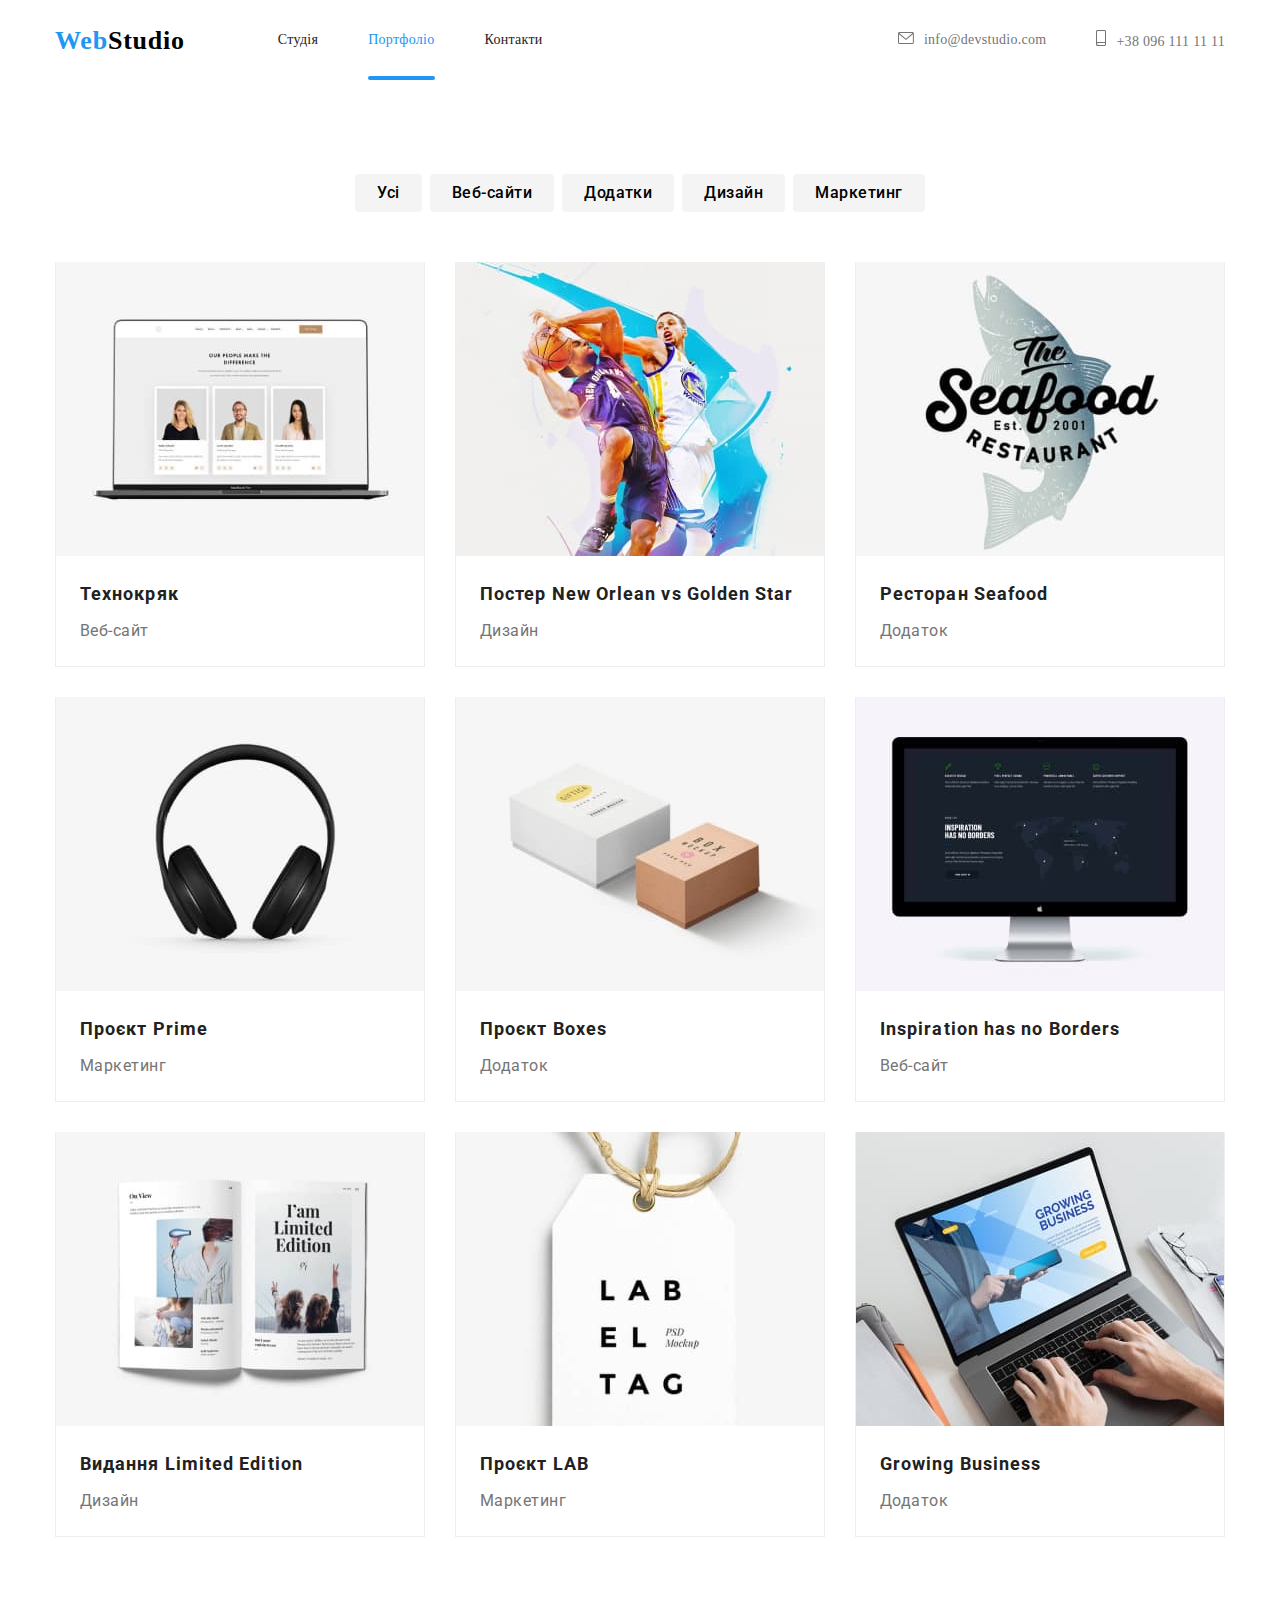
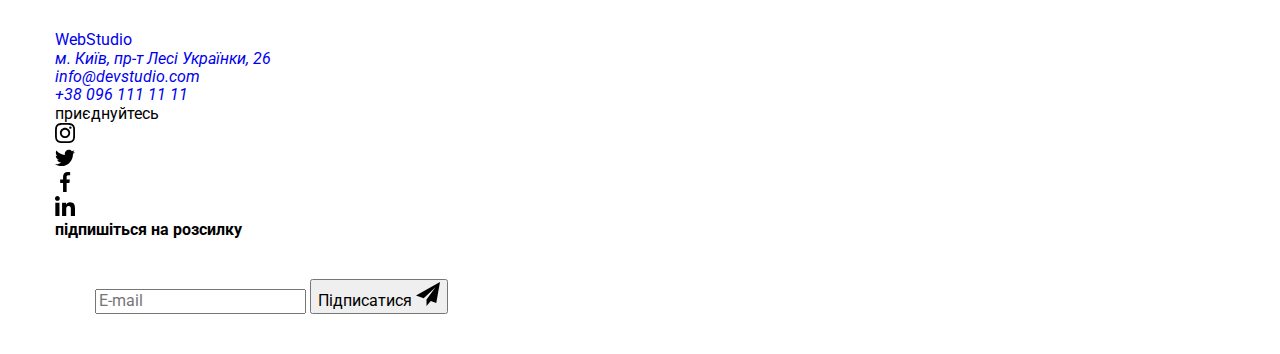
==== commit 6552c373: "Fix" ====
--- a/portfolio.html
+++ b/portfolio.html
@@ -41,179 +41,180 @@
     <!--main with buttons and portfolio-->
     <main>
         <section class="section-portfolio">
-            <div class="section container">
-                    <h1 class="visually-hidden">Наші роботи</h1>
-                <ul class="portfolio__filter-list">
-                    <li class="portfolio__filter-list-item"><button class="portfolio__filter-btn" type="button">Усі</button></li>
-                    <li class="portfolio__filter-list-item"><button class="portfolio__filter-btn" type="button">Веб-сайти</button></li>
-                    <li class="portfolio__filter-list-item"><button class="portfolio__filter-btn" type="button">Додатки</button></li>
-                    <li class="portfolio__filter-list-item"><button class="portfolio__filter-btn" type="button">Дизайн</button></li>
-                    <li class="portfolio__filter-list-item"><button class="portfolio__filter-btn" type="button">Маркетинг</button></li>
-                </ul>
-                <ul class="projects-list">
-                    <li class="item">
-                        <a href="#" class="card-link">
-                            <div class="project-thumb">
-                                <img src="./images/notebook_with_site.jpg" alt="зображення ноутбуку з відкритим сайтом" width="370" height="294"/>
-                                <div class="card-description">
-                                    <p class="card-description-text">
-                                        Ресурс пропонує комплексні пропозиції з різним рівнем функціоналу 
-                                        та сервісів. Все це дозволить відвідувачу отримати вичерпні відомості 
-                                        про компанію чи приватну особу.
-                                    </p>
-                                </div>
-                            </div>
-                            <div class="project-card">
-                                <h2 class="project-title">Технокряк</h2>
-                                <p class="project-category">Веб-сайт</p>
-                            </div>
-                        </a> 
-                    </li>
-                    <li class="item">
-                        <a href="#" class="card-link">
-                            <div class="project-thumb">   
-                                <img src="./images/basketball_players.jpg" alt="зображення постеру баскетбол Новий Орлеан проти Голден Стейт" width="370" height="294"/>
-                                <div class="card-description">
-                                    <p class="card-description-text">
-                                        Ресурс пропонує комплексні пропозиції з різним рівнем функціоналу 
-                                        та сервісів. Все це дозволить відвідувачу отримати вичерпні відомості 
-                                        про компанію чи приватну особу.
-                                    </p>
-                                </div>
-                            </div>
-                            <div class="project-card">
-                                <h2 class="project-title">Постер New Orlean vs Golden Star</h2>
-                                <p class="project-category">Дизайн</p>
-                            </div>
-                        </a>        
-                    </li>
-                    <li class="item">
-                        <a href="#" class="card-link">
-                            <div class="project-thumb">
-                                <img src="./images/seafood_restaurant.jpg" alt="зображення логотипу ресторану Seafood" width="370" height="294"/>
-                                <div class="card-description">
-                                    <p class="card-description-text">
-                                        Ресурс пропонує комплексні пропозиції з різним рівнем функціоналу 
-                                        та сервісів. Все це дозволить відвідувачу отримати вичерпні відомості 
-                                        про компанію чи приватну особу.
-                                    </p>
-                                </div>
-                            </div>
-                            <div class="project-card">
-                                <h2 class="project-title">Ресторан Seafood</h2>
-                                <p class="project-category">Додаток</p>
-                            </div>
-                        </a>     
-                    </li>
-                    <li class="item">
-                        <a href="#" class="card-link">
-                            <div class="project-thumb">
-                                <img src="./images/headphones.jpg" alt="зображення навушників" width="370" height="294"/>
-                                <div class="card-description">
-                                    <p class="card-description-text">
-                                        Ресурс пропонує комплексні пропозиції з різним рівнем функціоналу 
-                                        та сервісів. Все це дозволить відвідувачу отримати вичерпні відомості 
-                                        про компанію чи приватну особу.
-                                    </p>
-                                </div>
-                            </div>
-                            <div class="project-card">
-                                <h2 class="project-title">Проєкт Prime</h2>
-                                <p class="project-category">Маркетинг</p>
-                            </div>
-                        </a>     
-                    </li>
-                    <li class="item">
-                        <a href="#" class="card-link">
-                            <div class="project-thumb">   
-                                <img src="./images/boxes.jpg" alt="зображення коробок" width="370" height="294"/>
-                                <div class="card-description">
-                                    <p class="card-description-text">
-                                        Ресурс пропонує комплексні пропозиції з різним рівнем функціоналу 
-                                        та сервісів. Все це дозволить відвідувачу отримати вичерпні відомості 
-                                        про компанію чи приватну особу.
-                                    </p>
-                                </div>
-                            </div>
-                            <div class="project-card">   
-                                <h2 class="project-title">Проєкт Boxes</h2>
-                                <p class="project-category">Додаток</p>
-                            </div>
-                        </a>          
-                    </li>
-                    <li class="item">
-                        <a href="#" class="card-link">
-                            <div class="project-thumb">
-                                <img src="./images/сomputer.jpg" alt="зображення комп'ютера з відкритим сайтом" width="370" height="294"/>
-                                <div class="card-description">
-                                    <p class="card-description-text">
-                                        Ресурс пропонує комплексні пропозиції з різним рівнем функціоналу 
-                                        та сервісів. Все це дозволить відвідувачу отримати вичерпні відомості 
-                                        про компанію чи приватну особу.
-                                    </p>
-                                </div>
-                            </div> 
-                            <div class="project-card">
-                                <h2 class="project-title">Inspiration has no Borders</h2>
-                                <p class="project-category">Веб-сайт</p>
-                            </div>   
-                        </a>     
-                    </li>
-                    <li class="item">
-                        <a href="#" class="card-link">
-                            <div class="project-thumb">
-                                <img src="./images/magazine.jpg" alt="зображення журналу Limited Edition" width="370" height="294"/>
-                                <div class="card-description">
-                                    <p class="card-description-text">
-                                        Ресурс пропонує комплексні пропозиції з різним рівнем функціоналу 
-                                        та сервісів. Все це дозволить відвідувачу отримати вичерпні відомості 
-                                        про компанію чи приватну особу.
-                                    </p>
-                                </div>
-                            </div>
-                            <div class="project-card">
-                                <h2 class="project-title">Видання Limited Edition</h2>
-                                <p class="project-category">Дизайн</p>
-                            </div>
-                        </a>         
-                    </li>
-                    <li class="item">
-                        <a href="#" class="card-link">
-                            <div class="project-thumb">
-                                <img src="./images/lab.jpg" alt="зображення лейблу" width="370" height="294">
-                                <div class="card-description">
-                                    <p class="card-description-text">
-                                        Ресурс пропонує комплексні пропозиції з різним рівнем функціоналу 
-                                        та сервісів. Все це дозволить відвідувачу отримати вичерпні відомості 
-                                        про компанію чи приватну особу.
-                                    </p>
-                                </div>
-                            </div>    
-                            <div class="project-card">
-                                <h2 class="project-title">Проєкт LAB</h2>
-                                <p class="project-category">Маркетинг</p>
-                            </div>
-                        </a>         
-                    </li>
-                    <li class="item">
-                        <a href="#" class="card-link">
-                            <div class="project-thumb">
-                                <img src="./images/growing.jpg" alt="зображення ноутбуку з платформою Growing Business" width="370" height="294">
-                                <div class="card-description">
-                                    <p class="card-description-text">
-                                        Ресурс пропонує комплексні пропозиції з різним рівнем функціоналу 
-                                        та сервісів. Все це дозволить відвідувачу отримати вичерпні відомості 
-                                        про компанію чи приватну особу.
-                                    </p>
-                                </div>
-                            </div>
-                            <div class="project-card">
-                                <h2 class="project-title">Growing Business</h2>
-                                <p class="project-category">Додаток</p>
-                            </div>
-                        </a>      
-                    </li>
-                </ul>
+            <div class="container">
+                <h1 class="visually-hidden">Наші роботи</h1>
+                    <ul class="portfolio__filter-list">
+                        <li class="portfolio__filter-list-item"><button class="portfolio__filter-btn" type="button">Усі</button></li>
+                        <li class="portfolio__filter-list-item"><button class="portfolio__filter-btn" type="button">Веб-сайти</button></li>
+                        <li class="portfolio__filter-list-item"><button class="portfolio__filter-btn" type="button">Додатки</button></li>
+                        <li class="portfolio__filter-list-item"><button class="portfolio__filter-btn" type="button">Дизайн</button></li>
+                        <li class="portfolio__filter-list-item"><button class="portfolio__filter-btn" type="button">Маркетинг</button></li>
+                    </ul>
+                    <!--Projects-->
+                        <ul class="portfolio__projects-list">
+                            <li class="project-card">
+                                <a href="#" class="project-link">
+                                    <div class="overlay-card-box">
+                                        <img src="./images/notebook_with_site.jpg" alt="зображення ноутбуку з відкритим сайтом" width="370" height="294"/>
+                                        <div class="project-card-overlay">
+                                            <p class="card-overlay-text">
+                                                Ресурс пропонує комплексні пропозиції з різним рівнем функціоналу 
+                                                та сервісів. Все це дозволить відвідувачу отримати вичерпні відомості 
+                                                про компанію чи приватну особу.
+                                            </p>
+                                        </div>
+                                    </div>
+                                    <div class="project-card-notify">
+                                        <h2 class="projects-company">Технокряк</h2>
+                                        <p class="projects-type">Веб-сайт</p>
+                                    </div>
+                                </a> 
+                            </li>
+                            <li class="project-card">
+                                <a href="#" class="project-link">
+                                    <div class="overlay-card-box">   
+                                        <img src="./images/basketball_players.jpg" alt="зображення постеру баскетбол Новий Орлеан проти Голден Стейт" width="370" height="294"/>
+                                        <div class="project-card-overlay">
+                                            <p class="card-overlay-text">
+                                                Ресурс пропонує комплексні пропозиції з різним рівнем функціоналу 
+                                                та сервісів. Все це дозволить відвідувачу отримати вичерпні відомості 
+                                                про компанію чи приватну особу.
+                                            </p>
+                                        </div>
+                                    </div>
+                                    <div class="project-card-notify">
+                                        <h2 class="projects-company">Постер New Orlean vs Golden Star</h2>
+                                        <p class="projects-type">Дизайн</p>
+                                    </div>
+                                </a>        
+                            </li>
+                            <li class="project-card">
+                                <a href="#" class="project-link">
+                                    <div class="overlay-card-box">
+                                        <img src="./images/seafood_restaurant.jpg" alt="зображення логотипу ресторану Seafood" width="370" height="294"/>
+                                        <div class="project-card-overlay">
+                                            <p class="card-overlay-text">
+                                                Ресурс пропонує комплексні пропозиції з різним рівнем функціоналу 
+                                                та сервісів. Все це дозволить відвідувачу отримати вичерпні відомості 
+                                                про компанію чи приватну особу.
+                                            </p>
+                                        </div>
+                                    </div>
+                                    <div class="project-card-notify">
+                                        <h2 class="projects-company">Ресторан Seafood</h2>
+                                        <p class="projects-type">Додаток</p>
+                                    </div>
+                                </a>     
+                            </li>
+                            <li class="project-card">
+                                <a href="#" class="project-link">
+                                    <div class="overlay-card-box">
+                                        <img src="./images/headphones.jpg" alt="зображення навушників" width="370" height="294"/>
+                                        <div class="project-card-overlay">
+                                            <p class="card-overlay-text">
+                                                Ресурс пропонує комплексні пропозиції з різним рівнем функціоналу 
+                                                та сервісів. Все це дозволить відвідувачу отримати вичерпні відомості 
+                                                про компанію чи приватну особу.
+                                            </p>
+                                        </div>
+                                    </div>
+                                    <div class="project-card-notify">
+                                        <h2 class="projects-company">Проєкт Prime</h2>
+                                        <p class="projects-type">Маркетинг</p>
+                                    </div>
+                                </a>     
+                            </li>
+                            <li class="project-card">
+                                <a href="#" class="project-link">
+                                    <div class="overlay-card-box">   
+                                        <img src="./images/boxes.jpg" alt="зображення коробок" width="370" height="294"/>
+                                        <div class="project-card-overlay">
+                                            <p class="card-overlay-text">
+                                                Ресурс пропонує комплексні пропозиції з різним рівнем функціоналу 
+                                                та сервісів. Все це дозволить відвідувачу отримати вичерпні відомості 
+                                                про компанію чи приватну особу.
+                                            </p>
+                                        </div>
+                                    </div>
+                                    <div class="project-card-notify">   
+                                        <h2 class="projects-company">Проєкт Boxes</h2>
+                                        <p class="projects-type">Додаток</p>
+                                    </div>
+                                </a>          
+                            </li>
+                            <li class="project-card">
+                                <a href="#" class="project-link">
+                                    <div class="overlay-card-box">
+                                        <img src="./images/сomputer.jpg" alt="зображення комп'ютера з відкритим сайтом" width="370" height="294"/>
+                                        <div class="project-card-overlay">
+                                            <p class="card-overlay-text">
+                                                Ресурс пропонує комплексні пропозиції з різним рівнем функціоналу 
+                                                та сервісів. Все це дозволить відвідувачу отримати вичерпні відомості 
+                                                про компанію чи приватну особу.
+                                            </p>
+                                        </div>
+                                    </div> 
+                                    <div class="project-card-notify">
+                                        <h2 class="projects-company">Inspiration has no Borders</h2>
+                                        <p class="projects-type">Веб-сайт</p>
+                                    </div>   
+                                </a>     
+                            </li>
+                            <li class="project-card">
+                                <a href="#" class="project-link">
+                                    <div class="overlay-card-box">
+                                        <img src="./images/magazine.jpg" alt="зображення журналу Limited Edition" width="370" height="294"/>
+                                        <div class="project-card-overlay">
+                                            <p class="card-overlay-text">
+                                                Ресурс пропонує комплексні пропозиції з різним рівнем функціоналу 
+                                                та сервісів. Все це дозволить відвідувачу отримати вичерпні відомості 
+                                                про компанію чи приватну особу.
+                                            </p>
+                                        </div>
+                                    </div>
+                                    <div class="project-card-notify">
+                                        <h2 class="projects-company">Видання Limited Edition</h2>
+                                        <p class="projects-type">Дизайн</p>
+                                    </div>
+                                </a>         
+                            </li>
+                            <li class="project-card">
+                                <a href="#" class="project-link">
+                                    <div class="overlay-card-box">
+                                        <img src="./images/lab.jpg" alt="зображення лейблу" width="370" height="294">
+                                        <div class="project-card-overlay">
+                                            <p class="card-overlay-text">
+                                                Ресурс пропонує комплексні пропозиції з різним рівнем функціоналу 
+                                                та сервісів. Все це дозволить відвідувачу отримати вичерпні відомості 
+                                                про компанію чи приватну особу.
+                                            </p>
+                                        </div>
+                                    </div>    
+                                    <div class="project-card-notify">
+                                        <h2 class="projects-company">Проєкт LAB</h2>
+                                        <p class="projects-type">Маркетинг</p>
+                                    </div>
+                                </a>         
+                            </li>
+                            <li class="project-card">
+                                <a href="#" class="project-link">
+                                    <div class="overlay-card-box">
+                                        <img src="./images/growing.jpg" alt="зображення ноутбуку з платформою Growing Business" width="370" height="294">
+                                        <div class="project-card-overlay">
+                                            <p class="card-overlay-text">
+                                                Ресурс пропонує комплексні пропозиції з різним рівнем функціоналу 
+                                                та сервісів. Все це дозволить відвідувачу отримати вичерпні відомості 
+                                                про компанію чи приватну особу.
+                                            </p>
+                                        </div>
+                                    </div>
+                                    <div class="project-card-notify">
+                                        <h2 class="projects-company">Growing Business</h2>
+                                        <p class="projects-type">Додаток</p>
+                                    </div>
+                                </a>      
+                            </li>
+                        </ul>
             </div>
         </section>
     
--- a/css/main.min.css
+++ b/css/main.min.css
@@ -1 +1 @@
-body{font-family:Roboto,sans-serif}li{list-style-type:none}a{text-decoration:none}ul{margin:0;padding:0}h1,h2,h3,h4,h5,h6,p{margin:0;padding:0}img{display:block}.list{list-style:none;padding:0;margin:0}.link{list-style:none;padding:0;margin:0}*,*::before,*::after{-webkit-box-sizing:border-box;box-sizing:border-box}.container{width:1200px;margin-left:auto;margin-right:auto;padding-left:15px;padding-right:15px}section{padding-top:94px;padding-bottom:94px}/*! modern-normalize v1.0.0 | MIT License | https://github.com/sindresorhus/modern-normalize */*,*::before,*::after{-webkit-box-sizing:border-box;box-sizing:border-box}:root{-moz-tab-size:4;-o-tab-size:4;tab-size:4}html{line-height:1.15;-webkit-text-size-adjust:100%}body{margin:0}body{font-family:system-ui,-apple-system,"Segoe UI",Roboto,Helvetica,Arial,sans-serif,"Apple Color Emoji","Segoe UI Emoji"}hr{height:0;color:inherit}abbr[title]{-webkit-text-decoration:underline dotted;text-decoration:underline dotted}b,strong{font-weight:bolder}code,kbd,samp,pre{font-family:ui-monospace,SFMono-Regular,Consolas,"Liberation Mono",Menlo,monospace;font-size:1em}small{font-size:80%}sub,sup{font-size:75%;line-height:0;position:relative;vertical-align:baseline}sub{bottom:-0.25em}sup{top:-0.5em}table{text-indent:0;border-color:inherit}button,input,optgroup,select,textarea{font-family:inherit;font-size:100%;line-height:1.15;margin:0}button,select{text-transform:none}button,[type=button],[type=reset],[type=submit]{-webkit-appearance:button}::-moz-focus-inner{border-style:none;padding:0}:-moz-focusring{outline:1px dotted ButtonText}:-moz-ui-invalid{box-shadow:none}legend{padding:0}progress{vertical-align:baseline}::-webkit-inner-spin-button,::-webkit-outer-spin-button{height:auto}[type=search]{-webkit-appearance:textfield;outline-offset:-2px}::-webkit-search-decoration{-webkit-appearance:none}::-webkit-file-upload-button{-webkit-appearance:button;font:inherit}summary{display:list-item}.header-line{border:1px solid #ececec}.nav-list-flex{display:-webkit-box;display:-ms-flexbox;display:flex;-webkit-box-align:center;-ms-flex-align:center;align-items:center}.nav-list-flex .link.current{color:#2196f3}.webstudio-link{font-family:"Raleway700";font-weight:700;font-size:26px;line-height:31px;letter-spacing:.03em;color:#2196f3}.span-studio{color:#000}.nav-list{display:-webkit-box;display:-ms-flexbox;display:flex;margin-left:93px;-webkit-padding-start:0px;padding-inline-start:0px;margin-bottom:0px;margin-top:0px}.nav-list a:hover,.nav-list a:focus{color:#2196f3}.nav-list .link{position:relative;display:block;padding-top:32px;padding-bottom:32px;font-family:"Roboto500";font-weight:500;font-size:14px;line-height:16px;letter-spacing:.02em;color:#212121;-webkit-transition:color 250ms cubic-bezier(0.4, 0, 0.2, 1);transition:color 250ms cubic-bezier(0.4, 0, 0.2, 1)}.nav-list .link::after{content:"";display:block;position:absolute;top:calc(100% - 4px);left:0;height:4px;width:100%;background-color:#2196f3;border-radius:4px;opacity:0}.nav-list .link.current::after{color:#2196f3;border-radius:2px;opacity:1}.nav-list .item+.item,.info-list-contacts .item+.item{margin-left:50px}.info-list-contacts{display:-webkit-box;display:-ms-flexbox;display:flex;margin-left:auto;-webkit-padding-start:0px;padding-inline-start:0px}.info-list-contacts a:hover,.info-list-contacts a:focus{color:#2196f3}.info-list-contacts .link{font-family:"Roboto500";font-weight:500;font-size:14px;line-height:16px;letter-spacing:.02em;color:#757575;-webkit-transition:color 250ms cubic-bezier(0.4, 0, 0.2, 1);transition:color 250ms cubic-bezier(0.4, 0, 0.2, 1)}.contacs-svg,.contacs-svg{fill:currentColor;margin-right:10px}.hero{text-align:center;padding-top:200px;padding-bottom:200px;width:1600px;height:600px;margin-left:auto;margin-right:auto;background-position:center;background-color:#c4c4c4;background-image:-webkit-gradient(linear, left top, right top, from(rgba(47, 48, 58, 0.4)), to(rgba(47, 48, 58, 0.4))),url("/images/overlay.jpg");background-image:linear-gradient(to right, rgba(47, 48, 58, 0.4), rgba(47, 48, 58, 0.4)),url("/images/overlay.jpg")}.hero-title{margin-top:0px;margin-bottom:30px;font-family:"Roboto900";font-weight:900;font-size:44px;line-height:60px;text-align:center;letter-spacing:.06em;text-transform:uppercase;color:#fff}.hero-button{background:#2196f3;color:#fff;-webkit-box-shadow:0px 4px 4px rgba(0,0,0,.15);box-shadow:0px 4px 4px rgba(0,0,0,.15);border:1px solid rgba(0,0,0,0);border-radius:4px;padding:10px 32px;font-family:"Roboto700";font-weight:700;font-size:16px;line-height:30px;text-align:center;letter-spacing:.06em}.contacts{font-family:"Roboto500";font-weight:500;font-size:14px;line-height:16px;letter-spacing:.02em;color:#757575;-webkit-transition:color 250ms cubic-bezier(0.4, 0, 0.2, 1);transition:color 250ms cubic-bezier(0.4, 0, 0.2, 1)}.featueres-section{padding-top:94px;padding-bottom:94px}.featueres{display:-webkit-box;display:-ms-flexbox;display:flex;-webkit-padding-start:0px;padding-inline-start:0px;margin:0px}.featueres .antenna::before{background-image:url(/images/antenna.svg)}.featueres .clock::before{background-image:url(/images/clock.svg)}.featueres .diagram::before{background-image:url(/images/diagram.svg)}.featueres .astronaut::before{background-image:url(/images/astronaut.svg)}.featueres .item+.item{margin-left:30px}.quality{width:270px}.quality::before{display:block;content:"";height:120px;background-color:#f5f4fa;background-size:70px 70px;background-repeat:no-repeat;background-position:center;margin-bottom:30px}.quality h3{margin-bottom:10px}.qualitys:not(:last-child){margin-right:30px}.featueres .item{display:-webkit-box;display:-ms-flexbox;display:flex;width:270px;margin-right:0px;-webkit-padding-start:0px;padding-inline-start:0px}.featueres-title{margin-top:0px;margin-bottom:10px;font-family:"Roboto700";font-weight:700;font-size:14px;line-height:16px;letter-spacing:.03em;text-transform:uppercase;color:#212121}.featueres-link{font-family:"Roboto400";font-weight:400;font-size:14px;line-height:24px;letter-spacing:.03em;color:#757575}.visually-hidden{position:absolute;width:1px;height:1px;margin:-1px;border:0;padding:0;white-space:nowrap;-webkit-clip-path:inset(100%);clip-path:inset(100%);clip:rect(0 0 0 0);overflow:hidden}.section.specificitys{padding-top:0}.specificity{padding-top:0;margin-bottom:50px;font-family:"Roboto700";font-weight:700;font-size:36px;line-height:42px;text-align:center;letter-spacing:.03em;color:#212121}.specif{display:-webkit-box;display:-ms-flexbox;display:flex}.specif .item+.item{margin-left:30px}.specif img{display:block}.specif-box{position:relative}.specif-box-list{position:absolute;bottom:0;left:0;width:100%;height:70px;padding:27px;text-align:center;background-color:rgba(47,48,58,.8)}.specif-box-text{color:#fff;text-transform:uppercase;font-family:"Roboto700";font-weight:700;line-height:1.14;font-size:14px;line-height:16px}.team-bg{background:#f5f4f4}.team{padding-top:0;margin-bottom:50px;font-family:"Roboto700";font-weight:700;font-size:36px;line-height:42px;text-align:center;letter-spacing:.03em;color:#212121}.all-team{display:-webkit-box;display:-ms-flexbox;display:flex;text-align:center}.all-team .item+.item{margin-left:30px}.all-team .item{background-color:#fff;-webkit-box-shadow:0px 1px 3px rgba(0,0,0,.12),0px 1px 1px rgba(0,0,0,.14),0px 2px 1px rgba(0,0,0,.2);box-shadow:0px 1px 3px rgba(0,0,0,.12),0px 1px 1px rgba(0,0,0,.14),0px 2px 1px rgba(0,0,0,.2);border-radius:0px 0px 4px 4px;width:270px}.team-card{padding:30px 30px}.team-title{margin-bottom:10px;font-family:"Roboto500";font-weight:500;font-size:16px;line-height:19px;text-align:center;letter-spacing:.03em;color:#212121}.team-link{font-family:"Roboto400";font-weight:400;font-size:16px;line-height:19px;text-align:center;letter-spacing:.03em;color:#757575}.networks{display:-webkit-box;display:-ms-flexbox;display:flex;-webkit-box-pack:justify;-ms-flex-pack:justify;justify-content:space-between;-webkit-padding-start:0px;padding-inline-start:0px;margin-top:16px}.social-links{display:-webkit-box;display:-ms-flexbox;display:flex;-webkit-box-pack:center;-ms-flex-pack:center;justify-content:center;-webkit-box-align:center;-ms-flex-align:center;align-items:center;width:44px;height:44px;color:#afb1b8;border-radius:50%;-webkit-transition:background-color 250ms cubic-bezier(0.4, 0, 0.2, 1),color 250ms cubic-bezier(0.4, 0, 0.2, 1);transition:background-color 250ms cubic-bezier(0.4, 0, 0.2, 1),color 250ms cubic-bezier(0.4, 0, 0.2, 1)}.social-links:hover,.social-links:focus{background-color:#2196f3;color:#fff;outline:none}.networks .icon{fill:#afb1b8;fill:currentColor}.clients-title{padding-top:0;margin-bottom:50px;font-family:"Roboto700";font-weight:700;font-size:36px;line-height:42px;text-align:center;letter-spacing:.03em;color:#212121}.clients{padding-top:94px;padding-bottom:94px}.clients-list{display:-webkit-box;display:-ms-flexbox;display:flex;-ms-flex-wrap:wrap;flex-wrap:wrap;-webkit-padding-start:0px;padding-inline-start:0px}.clients-item{width:170px;height:90px;margin-right:30px;margin-bottom:30px}.clients-link{display:-webkit-box;display:-ms-flexbox;display:flex;-webkit-box-align:center;-ms-flex-align:center;align-items:center;-webkit-box-pack:center;-ms-flex-pack:center;justify-content:center;width:100%;height:100%;color:#afb1b8;border:1px solid #afb1b8;border-radius:4px;-webkit-transition:color 250ms cubic-bezier(0.4, 0, 0.2, 1),border-color 250ms cubic-bezier(0.4, 0, 0.2, 1);transition:color 250ms cubic-bezier(0.4, 0, 0.2, 1),border-color 250ms cubic-bezier(0.4, 0, 0.2, 1)}.clients-link:hover,.clients-link:focus{color:#2196f3;border:1px solid #2196f3;outline:none}.clients-item:nth-child(6n){margin-right:0px}.clients-item:nth-last-child(-n+6){margin-bottom:0px}.clients-svg{fill:currentColor}footer{background:#2f303a;padding-top:60px;padding-bottom:60px}.footer-bg{margin-right:70px}.footer-bg a:hover,.footer-bg a:focus{color:#2196f3}.footer-container{display:-webkit-box;display:-ms-flexbox;display:flex;-webkit-box-align:baseline;-ms-flex-align:baseline;align-items:baseline}.webstudio-button{display:block;margin-bottom:20px;font-family:"Raleway700";font-weight:700;font-size:26px;line-height:31px;letter-spacing:.03em;color:#2196f3}.span-studio-button{color:#fff}.container-join-us{display:block}.join-us{line-height:1.17;text-transform:uppercase;font-family:"Roboto700";font-weight:700;margin-top:0px;margin-bottom:20px;display:inline-block;color:#fff}.footer-list-item{display:block;margin-top:0;margin-bottom:0;font-style:normal;font-family:"Roboto400";font-weight:400;font-size:14px;line-height:24px;letter-spacing:.03em;color:#fff}.footer-list{display:block;margin-top:9px;font-style:normal;font-family:"Roboto400";font-weight:400;font-size:14px;line-height:24px;letter-spacing:.03em;color:rgba(255,255,255,.6);-webkit-transition:color 250ms cubic-bezier(0.4, 0, 0.2, 1);transition:color 250ms cubic-bezier(0.4, 0, 0.2, 1)}.container-join-us{display:block}.join-us{line-height:1.17;text-transform:uppercase;font-family:"Roboto700";font-weight:700;margin-top:0px;margin-bottom:20px;display:inline-block}.footer-networks{display:-webkit-box;display:-ms-flexbox;display:flex;-webkit-padding-start:0px;padding-inline-start:0px;margin:0 auto}.socil-links{-webkit-box-pack:justify;-ms-flex-pack:justify;justify-content:space-between;margin:0 auto}.footer-networks .socil-links:not(:last-child){margin-right:10px}.footer-social-links{display:-webkit-box;display:-ms-flexbox;display:flex;-webkit-box-pack:center;-ms-flex-pack:center;justify-content:center;-webkit-box-align:center;-ms-flex-align:center;align-items:center;width:44px;height:44px;color:#fff;background-color:rgba(255,255,255,.1);border-radius:50%;-webkit-transition:background-color 250ms cubic-bezier(0.4, 0, 0.2, 1);transition:background-color 250ms cubic-bezier(0.4, 0, 0.2, 1)}.footer-social-links:hover,.footer-social-links:focus{background-color:#2196f3;outline:none}.speaker-form{display:-webkit-box;display:-ms-flexbox;display:flex;margin:auto}.footer-subscribe{width:570px;margin-left:auto}.footer-discription{display:block;font-style:normal;font-family:"Roboto700";font-weight:700;font-size:14px;line-height:1.14;letter-spacing:.03em;text-transform:uppercase;color:#fff;margin-top:0;margin-bottom:20px}.speaker-form input[type=email]{width:358px;height:50px;padding:16px;background-color:#2f303a;border:1px solid rgba(255,255,255,.3);-webkit-filter:drop-shadow(0px 4px 4px rgba(0, 0, 0, 0.15));filter:drop-shadow(0px 4px 4px rgba(0, 0, 0, 0.15));border-radius:4px;font-weight:400;font-size:16px;line-height:20px;letter-spacing:.03em;color:rgba(255,255,255,.6);-webkit-transition-duration:250ms;transition-duration:250ms;-webkit-transition-timing-function:cubic-bezier(0.4, 0, 0.2, 1);transition-timing-function:cubic-bezier(0.4, 0, 0.2, 1)}.speaker-form input[type=email]:focus{border-color:#2196f3;outline:none;cursor:pointer;-webkit-transition-duration:250ms;transition-duration:250ms;-webkit-transition-timing-function:cubic-bezier(0.4, 0, 0.2, 1);transition-timing-function:cubic-bezier(0.4, 0, 0.2, 1)}.email-button{display:-webkit-box;display:-ms-flexbox;display:flex;-webkit-box-align:center;-ms-flex-align:center;align-items:center;-webkit-box-pack:justify;-ms-flex-pack:justify;justify-content:space-between;padding:10px 28px;margin-left:12px;width:200px;height:50px;font-family:"Roboto700";font-weight:700;font-size:16px;line-height:30px;letter-spacing:.06em;color:#fff;fill:currentColor;background-color:#2196f3;-webkit-box-shadow:0px 4px 4px rgba(0,0,0,.15);box-shadow:0px 4px 4px rgba(0,0,0,.15);border-radius:4px;border:none}.portfolio__filter-btn{height:38px;padding:6px 22px;font-weight:500;font-size:16px;line-height:1.62;letter-spacing:.03em;text-align:center;display:block;background-color:getColor("secondaryBgr");border:0;border-radius:4px;-webkit-transition:background-color 250ms cubic-bezier(0.4, 0, 0.2, 1),color 250ms cubic-bezier(0.4, 0, 0.2, 1),-webkit-box-shadow 250ms cubic-bezier(0.4, 0, 0.2, 1);transition:background-color 250ms cubic-bezier(0.4, 0, 0.2, 1),color 250ms cubic-bezier(0.4, 0, 0.2, 1),-webkit-box-shadow 250ms cubic-bezier(0.4, 0, 0.2, 1);transition:background-color 250ms cubic-bezier(0.4, 0, 0.2, 1),color 250ms cubic-bezier(0.4, 0, 0.2, 1),box-shadow 250ms cubic-bezier(0.4, 0, 0.2, 1);transition:background-color 250ms cubic-bezier(0.4, 0, 0.2, 1),color 250ms cubic-bezier(0.4, 0, 0.2, 1),box-shadow 250ms cubic-bezier(0.4, 0, 0.2, 1),-webkit-box-shadow 250ms cubic-bezier(0.4, 0, 0.2, 1)}.portfolio__filter-btn:hover,.portfolio__filter-btn:focus{color:getColor("secondaryBrand");background-color:getColor("brand");-webkit-box-shadow:0px 3px 1px rgba(0,0,0,.1),0px 1px 2px rgba(0,0,0,.08),0px 2px 2px rgba(0,0,0,.12);box-shadow:0px 3px 1px rgba(0,0,0,.1),0px 1px 2px rgba(0,0,0,.08),0px 2px 2px rgba(0,0,0,.12);cursor:pointer}/*# sourceMappingURL=main.min.css.map */+body{font-family:Roboto,sans-serif}li{list-style-type:none}a{text-decoration:none}ul{margin:0;padding:0}h1,h2,h3,h4,h5,h6,p{margin:0;padding:0}img{display:block}.list{list-style:none;padding:0;margin:0}.link{list-style:none;padding:0;margin:0}.container{width:1200px;margin-left:auto;margin-right:auto;padding-left:15px;padding-right:15px}section{padding-top:94px;padding-bottom:94px}.header-line{border:1px solid #ececec}.nav-list-flex{display:-webkit-box;display:-ms-flexbox;display:flex;-webkit-box-align:center;-ms-flex-align:center;align-items:center}.nav-list-flex .link.current{color:#2196f3}.webstudio-link{font-family:"Raleway700";font-weight:700;font-size:26px;line-height:31px;letter-spacing:.03em;color:#2196f3}.span-studio{color:#000}.nav-list{display:-webkit-box;display:-ms-flexbox;display:flex;margin-left:93px;-webkit-padding-start:0px;padding-inline-start:0px;margin-bottom:0px;margin-top:0px}.nav-list a:hover,.nav-list a:focus{color:#2196f3}.nav-list .link{position:relative;display:block;padding-top:32px;padding-bottom:32px;font-family:"Roboto500";font-weight:500;font-size:14px;line-height:16px;letter-spacing:.02em;color:#212121;-webkit-transition:color 250ms cubic-bezier(0.4, 0, 0.2, 1);transition:color 250ms cubic-bezier(0.4, 0, 0.2, 1)}.nav-list .link::after{content:"";display:block;position:absolute;top:calc(100% - 4px);left:0;height:4px;width:100%;background-color:#2196f3;border-radius:4px;opacity:0}.nav-list .link.current::after{color:#2196f3;border-radius:2px;opacity:1}.nav-list .item+.item,.info-list-contacts .item+.item{margin-left:50px}.info-list-contacts{display:-webkit-box;display:-ms-flexbox;display:flex;margin-left:auto;-webkit-padding-start:0px;padding-inline-start:0px}.info-list-contacts a:hover,.info-list-contacts a:focus{color:#2196f3}.info-list-contacts .link{font-family:"Roboto500";font-weight:500;font-size:14px;line-height:16px;letter-spacing:.02em;color:#757575;-webkit-transition:color 250ms cubic-bezier(0.4, 0, 0.2, 1);transition:color 250ms cubic-bezier(0.4, 0, 0.2, 1)}.contacs-svg,.contacs-svg{fill:currentColor;margin-right:10px}.hero{text-align:center;padding-top:200px;padding-bottom:200px;width:1600px;height:600px;margin-left:auto;margin-right:auto;background-position:center;background-color:#c4c4c4;background-image:-webkit-gradient(linear, left top, right top, from(rgba(47, 48, 58, 0.4)), to(rgba(47, 48, 58, 0.4))),url("/images/overlay.jpg");background-image:linear-gradient(to right, rgba(47, 48, 58, 0.4), rgba(47, 48, 58, 0.4)),url("/images/overlay.jpg")}.hero-title{margin-top:0px;margin-bottom:30px;font-family:"Roboto900";font-weight:900;font-size:44px;line-height:60px;text-align:center;letter-spacing:.06em;text-transform:uppercase;color:#fff}.hero-button{background:#2196f3;color:#fff;-webkit-box-shadow:0px 4px 4px rgba(0,0,0,.15);box-shadow:0px 4px 4px rgba(0,0,0,.15);border:1px solid rgba(0,0,0,0);border-radius:4px;padding:10px 32px;font-family:"Roboto700";font-weight:700;font-size:16px;line-height:30px;text-align:center;letter-spacing:.06em}.contacts{font-family:"Roboto500";font-weight:500;font-size:14px;line-height:16px;letter-spacing:.02em;color:#757575;-webkit-transition:color 250ms cubic-bezier(0.4, 0, 0.2, 1);transition:color 250ms cubic-bezier(0.4, 0, 0.2, 1)}.featueres-section{padding-top:94px;padding-bottom:94px}.featueres{display:-webkit-box;display:-ms-flexbox;display:flex;-webkit-padding-start:0px;padding-inline-start:0px;margin:0px}.featueres .antenna::before{background-image:url(/images/antenna.svg)}.featueres .clock::before{background-image:url(/images/clock.svg)}.featueres .diagram::before{background-image:url(/images/diagram.svg)}.featueres .astronaut::before{background-image:url(/images/astronaut.svg)}.featueres .item+.item{margin-left:30px}.quality{width:270px}.quality::before{display:block;content:"";height:120px;background-color:#f5f4fa;background-size:70px 70px;background-repeat:no-repeat;background-position:center;margin-bottom:30px}.quality h3{margin-bottom:10px}.qualitys:not(:last-child){margin-right:30px}.featueres .item{display:-webkit-box;display:-ms-flexbox;display:flex;width:270px;margin-right:0px;-webkit-padding-start:0px;padding-inline-start:0px}.featueres-title{margin-top:0px;margin-bottom:10px;font-family:"Roboto700";font-weight:700;font-size:14px;line-height:16px;letter-spacing:.03em;text-transform:uppercase;color:#212121}.featueres-link{font-family:"Roboto400";font-weight:400;font-size:14px;line-height:24px;letter-spacing:.03em;color:#757575}.visually-hidden{position:absolute;width:1px;height:1px;margin:-1px;border:0;padding:0;white-space:nowrap;-webkit-clip-path:inset(100%);clip-path:inset(100%);clip:rect(0 0 0 0);overflow:hidden}.section.specificitys{padding-top:0}.specificity{padding-top:0;margin-bottom:50px;font-family:"Roboto700";font-weight:700;font-size:36px;line-height:42px;text-align:center;letter-spacing:.03em;color:#212121}.specif{display:-webkit-box;display:-ms-flexbox;display:flex}.specif .item+.item{margin-left:30px}.specif img{display:block}.specif-box{position:relative}.specif-box-list{position:absolute;bottom:0;left:0;width:100%;height:70px;padding:27px;text-align:center;background-color:rgba(47,48,58,.8)}.specif-box-text{color:#fff;text-transform:uppercase;font-family:"Roboto700";font-weight:700;line-height:1.14;font-size:14px;line-height:16px}.team-bg{background:#f5f4f4}.team{padding-top:0;margin-bottom:50px;font-family:"Roboto700";font-weight:700;font-size:36px;line-height:42px;text-align:center;letter-spacing:.03em;color:#212121}.all-team{display:-webkit-box;display:-ms-flexbox;display:flex;text-align:center}.all-team .item+.item{margin-left:30px}.all-team .item{background-color:#fff;-webkit-box-shadow:0px 1px 3px rgba(0,0,0,.12),0px 1px 1px rgba(0,0,0,.14),0px 2px 1px rgba(0,0,0,.2);box-shadow:0px 1px 3px rgba(0,0,0,.12),0px 1px 1px rgba(0,0,0,.14),0px 2px 1px rgba(0,0,0,.2);border-radius:0px 0px 4px 4px;width:270px}.team-card{padding:30px 30px}.team-title{margin-bottom:10px;font-family:"Roboto500";font-weight:500;font-size:16px;line-height:19px;text-align:center;letter-spacing:.03em;color:#212121}.team-link{font-family:"Roboto400";font-weight:400;font-size:16px;line-height:19px;text-align:center;letter-spacing:.03em;color:#757575}.networks{display:-webkit-box;display:-ms-flexbox;display:flex;-webkit-box-pack:justify;-ms-flex-pack:justify;justify-content:space-between;-webkit-padding-start:0px;padding-inline-start:0px;margin-top:16px}.social-links{display:-webkit-box;display:-ms-flexbox;display:flex;-webkit-box-pack:center;-ms-flex-pack:center;justify-content:center;-webkit-box-align:center;-ms-flex-align:center;align-items:center;width:44px;height:44px;color:#afb1b8;border-radius:50%;-webkit-transition:background-color 250ms cubic-bezier(0.4, 0, 0.2, 1),color 250ms cubic-bezier(0.4, 0, 0.2, 1);transition:background-color 250ms cubic-bezier(0.4, 0, 0.2, 1),color 250ms cubic-bezier(0.4, 0, 0.2, 1)}.social-links:hover,.social-links:focus{background-color:#2196f3;color:#fff;outline:none}.networks .icon{fill:#afb1b8;fill:currentColor}.clients-title{padding-top:0;margin-bottom:50px;font-family:"Roboto700";font-weight:700;font-size:36px;line-height:42px;text-align:center;letter-spacing:.03em;color:#212121}.clients{padding-top:94px;padding-bottom:94px}.clients-list{display:-webkit-box;display:-ms-flexbox;display:flex;-ms-flex-wrap:wrap;flex-wrap:wrap;-webkit-padding-start:0px;padding-inline-start:0px}.clients-item{width:170px;height:90px;margin-right:30px;margin-bottom:30px}.clients-link{display:-webkit-box;display:-ms-flexbox;display:flex;-webkit-box-align:center;-ms-flex-align:center;align-items:center;-webkit-box-pack:center;-ms-flex-pack:center;justify-content:center;width:100%;height:100%;color:#afb1b8;border:1px solid #afb1b8;border-radius:4px;-webkit-transition:color 250ms cubic-bezier(0.4, 0, 0.2, 1),border-color 250ms cubic-bezier(0.4, 0, 0.2, 1);transition:color 250ms cubic-bezier(0.4, 0, 0.2, 1),border-color 250ms cubic-bezier(0.4, 0, 0.2, 1)}.clients-link:hover,.clients-link:focus{color:#2196f3;border:1px solid #2196f3;outline:none}.clients-item:nth-child(6n){margin-right:0px}.clients-item:nth-last-child(-n+6){margin-bottom:0px}.clients-svg{fill:currentColor}.footer{padding-top:60px;padding-bottom:60px;background-color:#2f303a}.footer__flex{display:-webkit-box;display:-ms-flexbox;display:flex;margin:0;padding:0;list-style:none}.footer__logo{font-family:"Raleway700";font-weight:700;font-size:26px;line-height:31px;letter-spacing:.03em;color:#2196f3}.footer__logo-span{color:#fff}.footer-contact{margin-top:20px}.footer-contact__address{color:#fff}.footer-contact__item{margin-top:9px}.footer-contact__link{font-style:normal;font-size:14px;line-height:1.71;color:rgba(255,255,255,.6);-webkit-transition:color 250ms cubic-bezier(0.4, 0, 0.2, 1);transition:color 250ms cubic-bezier(0.4, 0, 0.2, 1)}.footer-contact__link:hover,.footer-contact__link:focus{color:#2196f3}.footer-contact__link-address{color:#fff;font-style:normal;font-size:14px;line-height:1.71;-webkit-transition:color 250ms cubic-bezier(0.4, 0, 0.2, 1);transition:color 250ms cubic-bezier(0.4, 0, 0.2, 1)}.footer-contact__link-address:hover,.footer-contact__link-address:focus{color:#2196f3}.social-section{margin-left:80px;width:206px}.social-section__text{padding:20px 0px 10px 0px;margin-bottom:20px;font-weight:700;font-size:14px;line-height:1.14px;text-transform:uppercase;color:#fff}.footer-list{display:-webkit-box;display:-ms-flexbox;display:flex;-webkit-box-pack:justify;-ms-flex-pack:justify;justify-content:space-between;-webkit-box-align:center;-ms-flex-align:center;align-items:center;padding:0;margin-top:0;list-style:none}.footer-list__item{width:44px;height:44px}.footer-list__link{display:block;width:44px;height:44px;border-radius:50%;color:#fff;background-color:rgba(255,255,255,.1);-webkit-transition:background-color 250ms cubic-bezier(0.4, 0, 0.2, 1),color 250ms cubic-bezier(0.4, 0, 0.2, 1);transition:background-color 250ms cubic-bezier(0.4, 0, 0.2, 1),color 250ms cubic-bezier(0.4, 0, 0.2, 1)}.footer-list__link:hover,.footer-list__link:focus{color:#fff;background-color:#2196f3}.footer-list__icon{margin:12px 0px 0px 12px;fill:currentColor}.footer-submit{margin-left:93px}.footer-submit__text{padding:20px 0px 10px 0px;margin-bottom:20px;font-weight:700;font-size:14px;line-height:1.14px;text-transform:uppercase;color:#fff}.footer-submit__input{width:358px;margin:0;padding:13px 16px;border-radius:4px;border:1px solid rgba(255,255,255,.3);background-color:#2f303a;color:#fff}.footer-submit__input::-webkit-input-placeholder{font-size:16px;line-height:1.25;color:rgba(255,255,255,.6)}.footer-submit__input::-moz-placeholder{font-size:16px;line-height:1.25;color:rgba(255,255,255,.6)}.footer-submit__input:-ms-input-placeholder{font-size:16px;line-height:1.25;color:rgba(255,255,255,.6)}.footer-submit__input::-ms-input-placeholder{font-size:16px;line-height:1.25;color:rgba(255,255,255,.6)}.footer-submit__input::placeholder{font-size:16px;line-height:1.25;color:rgba(255,255,255,.6)}.footer-submit__btn{display:-webkit-inline-box;display:-ms-inline-flexbox;display:inline-flex;-webkit-box-align:center;-ms-flex-align:center;align-items:center;-webkit-box-pack:center;-ms-flex-pack:center;justify-content:center;border:none;margin:0;padding:8px 29px;border-radius:4px;background-color:#2196f3;-webkit-box-shadow:0px 4px 4px rgba(0,0,0,.15);box-shadow:0px 4px 4px rgba(0,0,0,.15);color:#fff;font-family:"Roboto",sans-serif;font-style:normal;font-weight:700;font-size:16px;line-height:1.87;letter-spacing:.06em;cursor:pointer;min-height:43px;margin-left:12px}.footer-submit__btn::after{content:"";display:inline-block;width:100%;height:100%;margin-left:10px;background-image:url(/images/icon-send.svg)}.portfolio__filter-list{margin-top:0;margin-bottom:0;padding-left:0;list-style:none;display:-webkit-box;display:-ms-flexbox;display:flex;-webkit-box-pack:center;-ms-flex-pack:center;justify-content:center;margin-bottom:50px}.portfolio__filter-list-item:not(:last-child){margin-right:8px}.portfolio__projects-list{margin-top:0;margin-bottom:0;padding-left:0;list-style:none;display:-webkit-box;display:-ms-flexbox;display:flex;-ms-flex-wrap:wrap;flex-wrap:wrap}.portfolio__filter-btn{height:38px;padding:6px 22px;font-weight:500;font-size:16px;line-height:1.62;letter-spacing:.03em;text-align:center;background-color:#f5f4f4;border:0;border-radius:4px;-webkit-transition:background-color 250ms cubic-bezier(0.4, 0, 0.2, 1),color 250ms cubic-bezier(0.4, 0, 0.2, 1),-webkit-box-shadow 250ms cubic-bezier(0.4, 0, 0.2, 1);transition:background-color 250ms cubic-bezier(0.4, 0, 0.2, 1),color 250ms cubic-bezier(0.4, 0, 0.2, 1),-webkit-box-shadow 250ms cubic-bezier(0.4, 0, 0.2, 1);transition:background-color 250ms cubic-bezier(0.4, 0, 0.2, 1),color 250ms cubic-bezier(0.4, 0, 0.2, 1),box-shadow 250ms cubic-bezier(0.4, 0, 0.2, 1);transition:background-color 250ms cubic-bezier(0.4, 0, 0.2, 1),color 250ms cubic-bezier(0.4, 0, 0.2, 1),box-shadow 250ms cubic-bezier(0.4, 0, 0.2, 1),-webkit-box-shadow 250ms cubic-bezier(0.4, 0, 0.2, 1)}.portfolio__filter-btn:hover,.portfolio__filter-btn:focus{color:#fff;background-color:#2196f3;-webkit-box-shadow:0px 3px 1px rgba(0,0,0,.1),0px 1px 2px rgba(0,0,0,.08),0px 2px 2px rgba(0,0,0,.12);box-shadow:0px 3px 1px rgba(0,0,0,.1),0px 1px 2px rgba(0,0,0,.08),0px 2px 2px rgba(0,0,0,.12);cursor:pointer}.project-card{width:370px;margin-right:30px;margin-bottom:30px;border-left:1px solid #eee;border-bottom:1px solid #eee;border-right:1px solid #eee;-webkit-transition:-webkit-box-shadow 250ms cubic-bezier(0.4, 0, 0.2, 1);transition:-webkit-box-shadow 250ms cubic-bezier(0.4, 0, 0.2, 1);transition:box-shadow 250ms cubic-bezier(0.4, 0, 0.2, 1);transition:box-shadow 250ms cubic-bezier(0.4, 0, 0.2, 1), -webkit-box-shadow 250ms cubic-bezier(0.4, 0, 0.2, 1)}.project-card:nth-child(3n){margin-right:0}.project-card:nth-last-child(-n+3){margin-bottom:0}.project-card:hover,.project-card:focus{-webkit-box-shadow:0px 4px 4px rgba(0,0,0,.25);box-shadow:0px 4px 4px rgba(0,0,0,.25)}.project-card:hover .project-card-overlay{-webkit-transform:translateY(0);transform:translateY(0)}.project-link{text-decoration:none}.overlay-card-box{position:relative;overflow:hidden}.project-card-overlay{position:absolute;display:-webkit-box;display:-ms-flexbox;display:flex;-webkit-box-align:center;-ms-flex-align:center;align-items:center;-webkit-box-pack:center;-ms-flex-pack:center;justify-content:center;top:0;left:0;width:100%;height:100%;background-color:rgba(33,150,243,.9);-webkit-transform:translateY(100%);transform:translateY(100%);-webkit-transition:-webkit-transform 250ms cubic-bezier(0.4, 0, 0.2, 1);transition:-webkit-transform 250ms cubic-bezier(0.4, 0, 0.2, 1);transition:transform 250ms cubic-bezier(0.4, 0, 0.2, 1);transition:transform 250ms cubic-bezier(0.4, 0, 0.2, 1), -webkit-transform 250ms cubic-bezier(0.4, 0, 0.2, 1)}.card-overlay-text{display:inline-block;width:322px;height:168px;margin:0;font-weight:400;font-size:18px;line-height:1.56;letter-spacing:.03em;color:#f5f4f4}.project-card-notify{padding:20px 24px}.projects-company{margin-top:0;margin-bottom:4px;color:#212121;font-weight:700;font-size:18px;line-height:2;letter-spacing:.06em}.projects-type{margin-top:0;margin-bottom:0;color:#757575;font-weight:400;font-size:16px;line-height:1.88;letter-spacing:.03em}.backdrop{position:fixed;top:0;left:0;width:100%;height:100%;background-color:rgba(0,0,0,.2);opacity:1;-webkit-transition:opacity 250ms cubic-bezier(0.4, 0, 0.2, 1);transition:opacity 250ms cubic-bezier(0.4, 0, 0.2, 1)}.modal{position:absolute;top:50%;left:50%;-webkit-transform:translate(-50%, -50%);transform:translate(-50%, -50%);width:528px;background:#fff;-webkit-box-shadow:0px 1px 3px rgba(0,0,0,.12),0px 1px 1px rgba(0,0,0,.14),0px 2px 1px rgba(0,0,0,.2);box-shadow:0px 1px 3px rgba(0,0,0,.12),0px 1px 1px rgba(0,0,0,.14),0px 2px 1px rgba(0,0,0,.2);border-radius:4px;-webkit-transform:translate(-50%, -50%) scale(1);transform:translate(-50%, -50%) scale(1);-webkit-transition:-webkit-transform 250ms cubic-bezier(0.4, 0, 0.2, 1);transition:-webkit-transform 250ms cubic-bezier(0.4, 0, 0.2, 1);transition:transform 250ms cubic-bezier(0.4, 0, 0.2, 1);transition:transform 250ms cubic-bezier(0.4, 0, 0.2, 1), -webkit-transform 250ms cubic-bezier(0.4, 0, 0.2, 1)}.backdrop.is-hidden{opacity:0;pointer-events:none}.backdrop.is-hidden .modal{-webkit-transform:translate(-50%, -50%) scale(0.8);transform:translate(-50%, -50%) scale(0.8)}.button-close{position:absolute;top:8px;right:8px;width:30px;height:30px;margin:0;padding:0;background-color:#fff;border:1px solid rgba(0,0,0,.1);border-radius:50%}.button-close:hover .icon,.button-close:focus .icon{fill:#2196f3}.button-close .icon{width:11px;height:11px}form{margin:40px 40px}.form-field{margin-bottom:20px}.text-form{margin-bottom:4px;font-family:"Roboto500";font-weight:500;font-size:12px;line-height:1.2;letter-spacing:.01em;color:#757575}.label-form{position:relative;display:-webkit-box;display:-ms-flexbox;display:flex;-webkit-box-orient:vertical;-webkit-box-direction:normal;-ms-flex-direction:column;flex-direction:column}.label-form textarea:focus{border-color:#2196f3;outline:none;cursor:pointer;-webkit-transition-duration:250ms;transition-duration:250ms;-webkit-transition-timing-function:cubic-bezier(0.4, 0, 0.2, 1);transition-timing-function:cubic-bezier(0.4, 0, 0.2, 1)}.label-form:not(:last-child){margin-bottom:10px}.label-form svg{position:absolute;bottom:14px;left:15px;fill:#212121}.input-form{padding-top:12px;padding-bottom:12px;padding-left:42px;border:1px solid rgba(33,33,33,.2);-webkit-box-sizing:border-box;box-sizing:border-box;border-radius:4px;cursor:pointer;font-size:16px;-webkit-transition-duration:250ms;transition-duration:250ms;-webkit-transition-timing-function:cubic-bezier(0.4, 0, 0.2, 1);transition-timing-function:cubic-bezier(0.4, 0, 0.2, 1)}.input-form:focus{border-color:#2196f3;outline:none;cursor:pointer;-webkit-transition-duration:250ms;transition-duration:250ms;-webkit-transition-timing-function:cubic-bezier(0.4, 0, 0.2, 1);transition-timing-function:cubic-bezier(0.4, 0, 0.2, 1)}.input-form:focus~svg{fill:#2196f3;cursor:pointer;-webkit-transition-duration:250ms;transition-duration:250ms;-webkit-transition-timing-function:cubic-bezier(0.4, 0, 0.2, 1);transition-timing-function:cubic-bezier(0.4, 0, 0.2, 1)}.modal-text{margin-bottom:30px;font-family:"Roboto700";font-weight:700;font-size:20px;line-height:1.2px;text-align:center;letter-spacing:.03em;color:#212121}.submit{text-align:center}.modal-button{background:#2196f3;color:#fff;-webkit-box-shadow:0px 4px 4px rgba(0,0,0,.15);box-shadow:0px 4px 4px rgba(0,0,0,.15);border:1px solid rgba(0,0,0,0);border-radius:4px;padding:10px 32px;font-family:"Roboto700";font-weight:700;font-size:16px;line-height:30px;text-align:center;letter-spacing:.06em}.underline{text-decoration:underline;color:#2196f3}textarea{height:120px;display:-webkit-box;display:-ms-flexbox;display:flex;-webkit-box-orient:vertical;-webkit-box-direction:normal;-ms-flex-direction:column;flex-direction:column;border:1px solid rgba(33,33,33,.2);-webkit-box-sizing:border-box;box-sizing:border-box;border-radius:4px;resize:none}textarea::-webkit-input-placeholder{padding:12px 16px;max-width:448px;max-height:120px;resize:none;color:rgba(117,117,117,.5)}textarea::-moz-placeholder{padding:12px 16px;max-width:448px;max-height:120px;resize:none;color:rgba(117,117,117,.5)}textarea:-ms-input-placeholder{padding:12px 16px;max-width:448px;max-height:120px;resize:none;color:rgba(117,117,117,.5)}textarea::-ms-input-placeholder{padding:12px 16px;max-width:448px;max-height:120px;resize:none;color:rgba(117,117,117,.5)}textarea::placeholder{padding:12px 16px;max-width:448px;max-height:120px;resize:none;color:rgba(117,117,117,.5)}.checkbox{-ms-flex-item-align:center;align-self:center;margin-bottom:30px}.checkbox .check-box::after{display:inline-block;vertical-align:middle;content:"";margin-left:8px;width:14px;height:14px;border-radius:2px;-webkit-box-shadow:0 0 0 2px #212121;box-shadow:0 0 0 2px #212121;-webkit-transition-duration:250ms;transition-duration:250ms;-webkit-transition-timing-function:cubic-bezier(0.4, 0, 0.2, 1);transition-timing-function:cubic-bezier(0.4, 0, 0.2, 1)}.lable-checkbox{display:-webkit-box;display:-ms-flexbox;display:flex;-webkit-box-align:center;-ms-flex-align:center;align-items:center}.input-checkbox{display:-webkit-box;display:-ms-flexbox;display:flex;-webkit-appearance:none;-moz-appearance:none;appearance:none;cursor:pointer}.visually-hidden{position:absolute;width:1px;height:1px;margin:-1px;border:0;padding:0;clip:rect(0 0 0 0);overflow:hidden}.check-box::after{display:inline-block;vertical-align:middle;content:"";margin-left:8px;width:16px;height:15px;border-radius:2px;-webkit-box-shadow:0 0 0 2px cubic-bezier(0.4, 0, 0.2, 1);box-shadow:0 0 0 2px cubic-bezier(0.4, 0, 0.2, 1);-webkit-transition-duration:250ms;transition-duration:250ms;-webkit-transition-timing-function:cubic-bezier(0.4, 0, 0.2, 1);transition-timing-function:cubic-bezier(0.4, 0, 0.2, 1)}.input-checkbox:checked+.check-box::after{-webkit-box-shadow:0 0 0 2px #2196f3;box-shadow:0 0 0 2px #2196f3;background-color:#2196f3;background-image:url("/images/icon-check.svg");-webkit-transition-duration:250ms;transition-duration:250ms;-webkit-transition-timing-function:cubic-bezier(0.4, 0, 0.2, 1);transition-timing-function:cubic-bezier(0.4, 0, 0.2, 1)}.checkbox-text{margin-left:7px;margin-right:4px;font-family:"Roboto500";font-weight:500;font-size:14px;line-height:1.2;letter-spacing:.03em;color:#212121}.checkbox-link{font-family:"Roboto500";font-weight:500;font-size:14px;line-height:1.7x;letter-spacing:.03em;color:#2196f3;text-decoration:underline}/*# sourceMappingURL=main.min.css.map */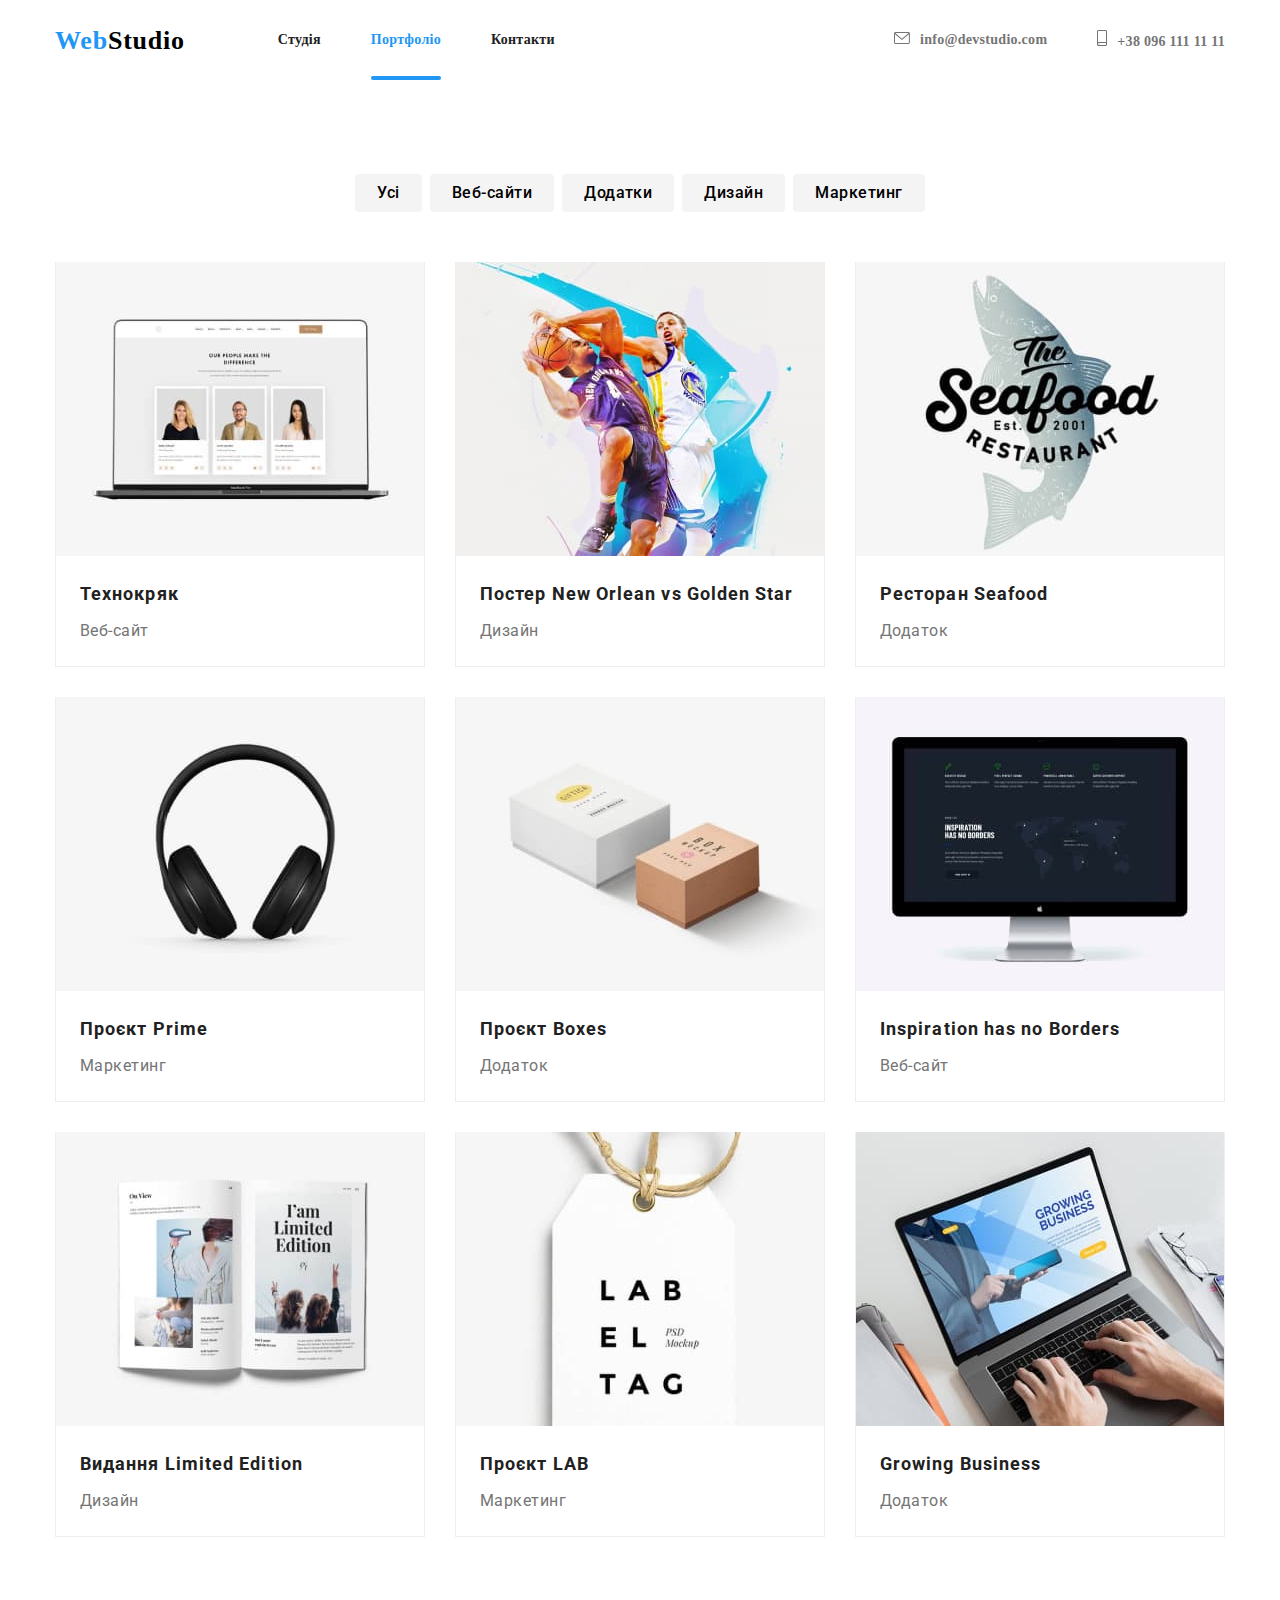
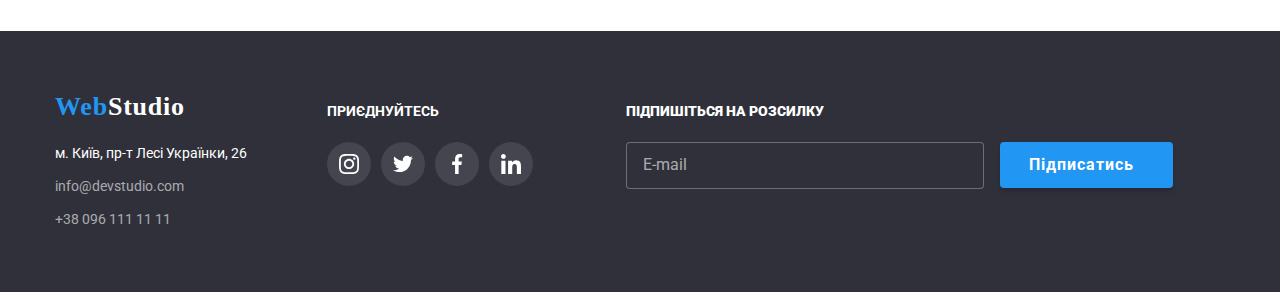
==== commit 4eedddb0: "Fix" ====
--- a/portfolio.html
+++ b/portfolio.html
@@ -19,21 +19,21 @@
             <nav class="nav-list-flex">
                 <a href="./index.html" class="webstudio-link">Web<span class="span-studio">Studio</span></a>
                 <ul class="nav-list">
-                    <li class="item"><a href="./index.html" class="link">Студія</a></li>
-                    <li class="item"><a href="./portfolio.html" class="link current">Портфоліо</a></li>
-                    <li class="item"><a href="#" class="link">Контакти</a></li>
+                    <li class="item"><a href="./index.html" class="link"><strong>Студія</strong></a></li>
+                    <li class="item"><a href="./portfolio.html" class="link current"><strong>Портфоліо</strong></a></li>
+                    <li class="item"><a href="#" class="link"><strong>Контакти</strong></a></li>
                 </ul>
             </nav>
             <ul class="info-list-contacts">
                 <li class="item"><a href="mailto:info@devstudio.com" class="contacts">
                         <svg class="contacs-svg" width="16" height="12">
                             <use href="./images/nav-sprite.svg#icon-e-mail"></use>
-                        </svg>info@devstudio.com</a>
+                        </svg><strong>info@devstudio.com</strong></a>
                 </li>
                 <li class="item"><a href="tel:+380961111111" class="contacts">
                         <svg class="contacs-svg" width="10" height="16">
                             <use href="./images/nav-sprite.svg#icon-phone"></use>
-                        </svg>+38 096 111 11 11</a>
+                        </svg><strong>+38 096 111 11 11</strong></a>
                 </li>
             </ul>
         </div>
@@ -220,72 +220,70 @@
     
     </main>
     <!--footer with logo, address, contacts-->
-    <footer>
-        <div class="container footer-container">
-            <div class="container-footer-adress">
-                <a href="./index.html" class="webstudio-button">Web<span class="span-studio-button">Studio</span></a>
-                <address class="adress-list">
-                    <ul class="list">
-                        <li><a href="https://goo.gl/maps/CPtrU1FHBa2aNyZL9" class="footer-list-item" target="_blank"
+    <footer class="footer">    
+        <div class="container">
+            <div class="footer__flex">
+                <div class="footer__contacts-flex">
+                        <a href="./index.html" class="footer__logo">Web<span class="footer__logo-span">Studio</span></a>
+                        <address class="footer-contact">
+                        <ul class="footer-contact__list list">
+                            <li class="footer-contact__item">
+                                <a class="footer-contact__link-address" href="https://goo.gl/maps/CPtrU1FHBa2aNyZL9" class="footer-list-item" target="_blank"
                                 rel="noopener noreferrer nofollow">
                                 м. Київ, пр-т Лесі Українки, 26</a>
-                        </li>
-                        <li>
-                            <a href="mailto:info@devstudio.com" class="footer-list">info@devstudio.com</a>
-                        </li>
-                        <li>
-                            <a href="tel:+380961111111" class="footer-list">+38 096 111 11 11</a>
-                        </li>
-                    </ul>
-                </address>
-            </div>
-            <div class="container-join-us">
-                <p class="join-us">приєднуйтесь</p>
-                <ul class="footer-networks">
-                    <li class="social-link">
-                        <a href="#" class="footer-social-links">
-                            <svg width="20" height="20" class="social-svg">
-                                <use xLink:href="./images/sprite.svg#icon-instagram"></use>
-                            </svg>
-                        </a>
-                    </li>
-                    <li class="social-link">
-                        <a href="#" class="footer-social-links">
-                            <svg width="20" height="20" class="social-svg">
-                                <use xLink:href="./images/sprite.svg#icon-twitter"></use>
-                            </svg>
-                        </a>
-                    </li>
-                    <li class="social-link">
-                        <a href="#" class="footer-social-links">
-                            <svg width="20" height="20" class="social-svg">
+                            </li>
+                            <li class="footer-contact__item">
+                                <a class="footer-contact__link link" href="mailto:info@devstudio.com" class="footer-list">info@devstudio.com</a>
+                            </li>
+                            <li class="footer-contact__item">
+                                <a class="footer-contact__link link" href="tel:+380961111111" class="footer-list">+38 096 111 11 11</a>
+                            </li>
+                            </ul>
+                        </address>
+                    </div>
+                    <div class="social-section">
+                        <p class="social-section__text">приєднуйтесь</p>
+                        <ul class="footer-list list">
+                            <li class="footer-list__item">
+                                <a class="footer-list__link"" href="#" class="footer-social-links">
+                                    <svg class="footer-list__icon" width="20" height="20" class="social-svg">
+                                        <use xLink:href="./images/sprite.svg#icon-instagram"></use>
+                                    </svg>
+                                </a>
+                            </li>
+                            <li class="footer-list__item">
+                                <a class="footer-list__link" href="#" class="footer-social-links">
+                                    <svg class="footer-list__icon" width="20" height="20" class="social-svg">
+                                        <use xLink:href="./images/sprite.svg#icon-twitter"></use>
+                                    </svg>
+                                </a>
+                            </li>
+                            <li class="footer-list__item">
+                                <a class="footer-list__link" href="#" class="footer-social-links">
+                                    <svg class="footer-list__icon" width="20" height="20" class="social-svg">
                                 <use xLink:href="./images/sprite.svg#icon-facebook"></use>
-                            </svg>
-                        </a>
-                    </li>
-                    <li class="social-link">
-                        <a href="#" class="footer-social-links">
-                            <svg width="20" height="20" class="social-svg">
-                                <use xLink:href="./images/sprite.svg#icon-linkedin"></use>
-                            </svg>
-                        </a>
-                    </li>
-                </ul>
-            </div>
-            <div class="footer-subscribe">
-                <strong class="footer-discription">підпишіться на розсилку</strong>
-                <form class="speaker-form">
-                    <label for="email">
-                        <input type="email" name="email" placeholder="E-mail" id="email" />
-                    </label>
-                    <button class="email-button" type="submit">
-                        <span>Підписатися</span>
-                        <svg width="24" height="24">
-                            <use xLink:href="./images/icon-send.svg#icon-send"></use>
-                        </svg>
-                    </button>
-                </form>
-            </div>
+                                    </svg>
+                                </a>
+                            </li>
+                            <li class="footer-list__item">
+                                <a class="footer-list__link" href="#" class="footer-social-links">
+                                    <svg class="footer-list__icon" width="20" height="20" class="social-svg">
+                                        <use xLink:href="./images/sprite.svg#icon-linkedin"></use>
+                                    </svg>
+                                </a>
+                            </li>
+                        </ul>
+                    </div>
+                        <div class="footer-submit">
+                            <p class="footer-submit__text"><strong >підпишіться на розсилку</strong></p>
+                            <div class="footer-submit__form">
+                                <label class="footer-submit__label" for="submit-mail"></label>
+                                <input class="footer-submit__input" type="email" name="submit-mail" id="submit-mail" placeholder="E-mail">
+                                <button class="footer-submit__btn" type="submit">Підписатись</button>
+                            </div>
+                        </div>
+                </div>    
+            </div>            
         </div>
     </footer>
 </body>
--- a/css/main.min.css
+++ b/css/main.min.css
@@ -1 +1 @@
-body{font-family:Roboto,sans-serif}li{list-style-type:none}a{text-decoration:none}ul{margin:0;padding:0}h1,h2,h3,h4,h5,h6,p{margin:0;padding:0}img{display:block}.list{list-style:none;padding:0;margin:0}.link{list-style:none;padding:0;margin:0}.container{width:1200px;margin-left:auto;margin-right:auto;padding-left:15px;padding-right:15px}section{padding-top:94px;padding-bottom:94px}.header-line{border:1px solid #ececec}.nav-list-flex{display:-webkit-box;display:-ms-flexbox;display:flex;-webkit-box-align:center;-ms-flex-align:center;align-items:center}.nav-list-flex .link.current{color:#2196f3}.webstudio-link{font-family:"Raleway700";font-weight:700;font-size:26px;line-height:31px;letter-spacing:.03em;color:#2196f3}.span-studio{color:#000}.nav-list{display:-webkit-box;display:-ms-flexbox;display:flex;margin-left:93px;-webkit-padding-start:0px;padding-inline-start:0px;margin-bottom:0px;margin-top:0px}.nav-list a:hover,.nav-list a:focus{color:#2196f3}.nav-list .link{position:relative;display:block;padding-top:32px;padding-bottom:32px;font-family:"Roboto500";font-weight:500;font-size:14px;line-height:16px;letter-spacing:.02em;color:#212121;-webkit-transition:color 250ms cubic-bezier(0.4, 0, 0.2, 1);transition:color 250ms cubic-bezier(0.4, 0, 0.2, 1)}.nav-list .link::after{content:"";display:block;position:absolute;top:calc(100% - 4px);left:0;height:4px;width:100%;background-color:#2196f3;border-radius:4px;opacity:0}.nav-list .link.current::after{color:#2196f3;border-radius:2px;opacity:1}.nav-list .item+.item,.info-list-contacts .item+.item{margin-left:50px}.info-list-contacts{display:-webkit-box;display:-ms-flexbox;display:flex;margin-left:auto;-webkit-padding-start:0px;padding-inline-start:0px}.info-list-contacts a:hover,.info-list-contacts a:focus{color:#2196f3}.info-list-contacts .link{font-family:"Roboto500";font-weight:500;font-size:14px;line-height:16px;letter-spacing:.02em;color:#757575;-webkit-transition:color 250ms cubic-bezier(0.4, 0, 0.2, 1);transition:color 250ms cubic-bezier(0.4, 0, 0.2, 1)}.contacs-svg,.contacs-svg{fill:currentColor;margin-right:10px}.hero{text-align:center;padding-top:200px;padding-bottom:200px;width:1600px;height:600px;margin-left:auto;margin-right:auto;background-position:center;background-color:#c4c4c4;background-image:-webkit-gradient(linear, left top, right top, from(rgba(47, 48, 58, 0.4)), to(rgba(47, 48, 58, 0.4))),url("/images/overlay.jpg");background-image:linear-gradient(to right, rgba(47, 48, 58, 0.4), rgba(47, 48, 58, 0.4)),url("/images/overlay.jpg")}.hero-title{margin-top:0px;margin-bottom:30px;font-family:"Roboto900";font-weight:900;font-size:44px;line-height:60px;text-align:center;letter-spacing:.06em;text-transform:uppercase;color:#fff}.hero-button{background:#2196f3;color:#fff;-webkit-box-shadow:0px 4px 4px rgba(0,0,0,.15);box-shadow:0px 4px 4px rgba(0,0,0,.15);border:1px solid rgba(0,0,0,0);border-radius:4px;padding:10px 32px;font-family:"Roboto700";font-weight:700;font-size:16px;line-height:30px;text-align:center;letter-spacing:.06em}.contacts{font-family:"Roboto500";font-weight:500;font-size:14px;line-height:16px;letter-spacing:.02em;color:#757575;-webkit-transition:color 250ms cubic-bezier(0.4, 0, 0.2, 1);transition:color 250ms cubic-bezier(0.4, 0, 0.2, 1)}.featueres-section{padding-top:94px;padding-bottom:94px}.featueres{display:-webkit-box;display:-ms-flexbox;display:flex;-webkit-padding-start:0px;padding-inline-start:0px;margin:0px}.featueres .antenna::before{background-image:url(/images/antenna.svg)}.featueres .clock::before{background-image:url(/images/clock.svg)}.featueres .diagram::before{background-image:url(/images/diagram.svg)}.featueres .astronaut::before{background-image:url(/images/astronaut.svg)}.featueres .item+.item{margin-left:30px}.quality{width:270px}.quality::before{display:block;content:"";height:120px;background-color:#f5f4fa;background-size:70px 70px;background-repeat:no-repeat;background-position:center;margin-bottom:30px}.quality h3{margin-bottom:10px}.qualitys:not(:last-child){margin-right:30px}.featueres .item{display:-webkit-box;display:-ms-flexbox;display:flex;width:270px;margin-right:0px;-webkit-padding-start:0px;padding-inline-start:0px}.featueres-title{margin-top:0px;margin-bottom:10px;font-family:"Roboto700";font-weight:700;font-size:14px;line-height:16px;letter-spacing:.03em;text-transform:uppercase;color:#212121}.featueres-link{font-family:"Roboto400";font-weight:400;font-size:14px;line-height:24px;letter-spacing:.03em;color:#757575}.visually-hidden{position:absolute;width:1px;height:1px;margin:-1px;border:0;padding:0;white-space:nowrap;-webkit-clip-path:inset(100%);clip-path:inset(100%);clip:rect(0 0 0 0);overflow:hidden}.section.specificitys{padding-top:0}.specificity{padding-top:0;margin-bottom:50px;font-family:"Roboto700";font-weight:700;font-size:36px;line-height:42px;text-align:center;letter-spacing:.03em;color:#212121}.specif{display:-webkit-box;display:-ms-flexbox;display:flex}.specif .item+.item{margin-left:30px}.specif img{display:block}.specif-box{position:relative}.specif-box-list{position:absolute;bottom:0;left:0;width:100%;height:70px;padding:27px;text-align:center;background-color:rgba(47,48,58,.8)}.specif-box-text{color:#fff;text-transform:uppercase;font-family:"Roboto700";font-weight:700;line-height:1.14;font-size:14px;line-height:16px}.team-bg{background:#f5f4f4}.team{padding-top:0;margin-bottom:50px;font-family:"Roboto700";font-weight:700;font-size:36px;line-height:42px;text-align:center;letter-spacing:.03em;color:#212121}.all-team{display:-webkit-box;display:-ms-flexbox;display:flex;text-align:center}.all-team .item+.item{margin-left:30px}.all-team .item{background-color:#fff;-webkit-box-shadow:0px 1px 3px rgba(0,0,0,.12),0px 1px 1px rgba(0,0,0,.14),0px 2px 1px rgba(0,0,0,.2);box-shadow:0px 1px 3px rgba(0,0,0,.12),0px 1px 1px rgba(0,0,0,.14),0px 2px 1px rgba(0,0,0,.2);border-radius:0px 0px 4px 4px;width:270px}.team-card{padding:30px 30px}.team-title{margin-bottom:10px;font-family:"Roboto500";font-weight:500;font-size:16px;line-height:19px;text-align:center;letter-spacing:.03em;color:#212121}.team-link{font-family:"Roboto400";font-weight:400;font-size:16px;line-height:19px;text-align:center;letter-spacing:.03em;color:#757575}.networks{display:-webkit-box;display:-ms-flexbox;display:flex;-webkit-box-pack:justify;-ms-flex-pack:justify;justify-content:space-between;-webkit-padding-start:0px;padding-inline-start:0px;margin-top:16px}.social-links{display:-webkit-box;display:-ms-flexbox;display:flex;-webkit-box-pack:center;-ms-flex-pack:center;justify-content:center;-webkit-box-align:center;-ms-flex-align:center;align-items:center;width:44px;height:44px;color:#afb1b8;border-radius:50%;-webkit-transition:background-color 250ms cubic-bezier(0.4, 0, 0.2, 1),color 250ms cubic-bezier(0.4, 0, 0.2, 1);transition:background-color 250ms cubic-bezier(0.4, 0, 0.2, 1),color 250ms cubic-bezier(0.4, 0, 0.2, 1)}.social-links:hover,.social-links:focus{background-color:#2196f3;color:#fff;outline:none}.networks .icon{fill:#afb1b8;fill:currentColor}.clients-title{padding-top:0;margin-bottom:50px;font-family:"Roboto700";font-weight:700;font-size:36px;line-height:42px;text-align:center;letter-spacing:.03em;color:#212121}.clients{padding-top:94px;padding-bottom:94px}.clients-list{display:-webkit-box;display:-ms-flexbox;display:flex;-ms-flex-wrap:wrap;flex-wrap:wrap;-webkit-padding-start:0px;padding-inline-start:0px}.clients-item{width:170px;height:90px;margin-right:30px;margin-bottom:30px}.clients-link{display:-webkit-box;display:-ms-flexbox;display:flex;-webkit-box-align:center;-ms-flex-align:center;align-items:center;-webkit-box-pack:center;-ms-flex-pack:center;justify-content:center;width:100%;height:100%;color:#afb1b8;border:1px solid #afb1b8;border-radius:4px;-webkit-transition:color 250ms cubic-bezier(0.4, 0, 0.2, 1),border-color 250ms cubic-bezier(0.4, 0, 0.2, 1);transition:color 250ms cubic-bezier(0.4, 0, 0.2, 1),border-color 250ms cubic-bezier(0.4, 0, 0.2, 1)}.clients-link:hover,.clients-link:focus{color:#2196f3;border:1px solid #2196f3;outline:none}.clients-item:nth-child(6n){margin-right:0px}.clients-item:nth-last-child(-n+6){margin-bottom:0px}.clients-svg{fill:currentColor}.footer{padding-top:60px;padding-bottom:60px;background-color:#2f303a}.footer__flex{display:-webkit-box;display:-ms-flexbox;display:flex;margin:0;padding:0;list-style:none}.footer__logo{font-family:"Raleway700";font-weight:700;font-size:26px;line-height:31px;letter-spacing:.03em;color:#2196f3}.footer__logo-span{color:#fff}.footer-contact{margin-top:20px}.footer-contact__address{color:#fff}.footer-contact__item{margin-top:9px}.footer-contact__link{font-style:normal;font-size:14px;line-height:1.71;color:rgba(255,255,255,.6);-webkit-transition:color 250ms cubic-bezier(0.4, 0, 0.2, 1);transition:color 250ms cubic-bezier(0.4, 0, 0.2, 1)}.footer-contact__link:hover,.footer-contact__link:focus{color:#2196f3}.footer-contact__link-address{color:#fff;font-style:normal;font-size:14px;line-height:1.71;-webkit-transition:color 250ms cubic-bezier(0.4, 0, 0.2, 1);transition:color 250ms cubic-bezier(0.4, 0, 0.2, 1)}.footer-contact__link-address:hover,.footer-contact__link-address:focus{color:#2196f3}.social-section{margin-left:80px;width:206px}.social-section__text{padding:20px 0px 10px 0px;margin-bottom:20px;font-weight:700;font-size:14px;line-height:1.14px;text-transform:uppercase;color:#fff}.footer-list{display:-webkit-box;display:-ms-flexbox;display:flex;-webkit-box-pack:justify;-ms-flex-pack:justify;justify-content:space-between;-webkit-box-align:center;-ms-flex-align:center;align-items:center;padding:0;margin-top:0;list-style:none}.footer-list__item{width:44px;height:44px}.footer-list__link{display:block;width:44px;height:44px;border-radius:50%;color:#fff;background-color:rgba(255,255,255,.1);-webkit-transition:background-color 250ms cubic-bezier(0.4, 0, 0.2, 1),color 250ms cubic-bezier(0.4, 0, 0.2, 1);transition:background-color 250ms cubic-bezier(0.4, 0, 0.2, 1),color 250ms cubic-bezier(0.4, 0, 0.2, 1)}.footer-list__link:hover,.footer-list__link:focus{color:#fff;background-color:#2196f3}.footer-list__icon{margin:12px 0px 0px 12px;fill:currentColor}.footer-submit{margin-left:93px}.footer-submit__text{padding:20px 0px 10px 0px;margin-bottom:20px;font-weight:700;font-size:14px;line-height:1.14px;text-transform:uppercase;color:#fff}.footer-submit__input{width:358px;margin:0;padding:13px 16px;border-radius:4px;border:1px solid rgba(255,255,255,.3);background-color:#2f303a;color:#fff}.footer-submit__input::-webkit-input-placeholder{font-size:16px;line-height:1.25;color:rgba(255,255,255,.6)}.footer-submit__input::-moz-placeholder{font-size:16px;line-height:1.25;color:rgba(255,255,255,.6)}.footer-submit__input:-ms-input-placeholder{font-size:16px;line-height:1.25;color:rgba(255,255,255,.6)}.footer-submit__input::-ms-input-placeholder{font-size:16px;line-height:1.25;color:rgba(255,255,255,.6)}.footer-submit__input::placeholder{font-size:16px;line-height:1.25;color:rgba(255,255,255,.6)}.footer-submit__btn{display:-webkit-inline-box;display:-ms-inline-flexbox;display:inline-flex;-webkit-box-align:center;-ms-flex-align:center;align-items:center;-webkit-box-pack:center;-ms-flex-pack:center;justify-content:center;border:none;margin:0;padding:8px 29px;border-radius:4px;background-color:#2196f3;-webkit-box-shadow:0px 4px 4px rgba(0,0,0,.15);box-shadow:0px 4px 4px rgba(0,0,0,.15);color:#fff;font-family:"Roboto",sans-serif;font-style:normal;font-weight:700;font-size:16px;line-height:1.87;letter-spacing:.06em;cursor:pointer;min-height:43px;margin-left:12px}.footer-submit__btn::after{content:"";display:inline-block;width:100%;height:100%;margin-left:10px;background-image:url(/images/icon-send.svg)}.portfolio__filter-list{margin-top:0;margin-bottom:0;padding-left:0;list-style:none;display:-webkit-box;display:-ms-flexbox;display:flex;-webkit-box-pack:center;-ms-flex-pack:center;justify-content:center;margin-bottom:50px}.portfolio__filter-list-item:not(:last-child){margin-right:8px}.portfolio__projects-list{margin-top:0;margin-bottom:0;padding-left:0;list-style:none;display:-webkit-box;display:-ms-flexbox;display:flex;-ms-flex-wrap:wrap;flex-wrap:wrap}.portfolio__filter-btn{height:38px;padding:6px 22px;font-weight:500;font-size:16px;line-height:1.62;letter-spacing:.03em;text-align:center;background-color:#f5f4f4;border:0;border-radius:4px;-webkit-transition:background-color 250ms cubic-bezier(0.4, 0, 0.2, 1),color 250ms cubic-bezier(0.4, 0, 0.2, 1),-webkit-box-shadow 250ms cubic-bezier(0.4, 0, 0.2, 1);transition:background-color 250ms cubic-bezier(0.4, 0, 0.2, 1),color 250ms cubic-bezier(0.4, 0, 0.2, 1),-webkit-box-shadow 250ms cubic-bezier(0.4, 0, 0.2, 1);transition:background-color 250ms cubic-bezier(0.4, 0, 0.2, 1),color 250ms cubic-bezier(0.4, 0, 0.2, 1),box-shadow 250ms cubic-bezier(0.4, 0, 0.2, 1);transition:background-color 250ms cubic-bezier(0.4, 0, 0.2, 1),color 250ms cubic-bezier(0.4, 0, 0.2, 1),box-shadow 250ms cubic-bezier(0.4, 0, 0.2, 1),-webkit-box-shadow 250ms cubic-bezier(0.4, 0, 0.2, 1)}.portfolio__filter-btn:hover,.portfolio__filter-btn:focus{color:#fff;background-color:#2196f3;-webkit-box-shadow:0px 3px 1px rgba(0,0,0,.1),0px 1px 2px rgba(0,0,0,.08),0px 2px 2px rgba(0,0,0,.12);box-shadow:0px 3px 1px rgba(0,0,0,.1),0px 1px 2px rgba(0,0,0,.08),0px 2px 2px rgba(0,0,0,.12);cursor:pointer}.project-card{width:370px;margin-right:30px;margin-bottom:30px;border-left:1px solid #eee;border-bottom:1px solid #eee;border-right:1px solid #eee;-webkit-transition:-webkit-box-shadow 250ms cubic-bezier(0.4, 0, 0.2, 1);transition:-webkit-box-shadow 250ms cubic-bezier(0.4, 0, 0.2, 1);transition:box-shadow 250ms cubic-bezier(0.4, 0, 0.2, 1);transition:box-shadow 250ms cubic-bezier(0.4, 0, 0.2, 1), -webkit-box-shadow 250ms cubic-bezier(0.4, 0, 0.2, 1)}.project-card:nth-child(3n){margin-right:0}.project-card:nth-last-child(-n+3){margin-bottom:0}.project-card:hover,.project-card:focus{-webkit-box-shadow:0px 4px 4px rgba(0,0,0,.25);box-shadow:0px 4px 4px rgba(0,0,0,.25)}.project-card:hover .project-card-overlay{-webkit-transform:translateY(0);transform:translateY(0)}.project-link{text-decoration:none}.overlay-card-box{position:relative;overflow:hidden}.project-card-overlay{position:absolute;display:-webkit-box;display:-ms-flexbox;display:flex;-webkit-box-align:center;-ms-flex-align:center;align-items:center;-webkit-box-pack:center;-ms-flex-pack:center;justify-content:center;top:0;left:0;width:100%;height:100%;background-color:rgba(33,150,243,.9);-webkit-transform:translateY(100%);transform:translateY(100%);-webkit-transition:-webkit-transform 250ms cubic-bezier(0.4, 0, 0.2, 1);transition:-webkit-transform 250ms cubic-bezier(0.4, 0, 0.2, 1);transition:transform 250ms cubic-bezier(0.4, 0, 0.2, 1);transition:transform 250ms cubic-bezier(0.4, 0, 0.2, 1), -webkit-transform 250ms cubic-bezier(0.4, 0, 0.2, 1)}.card-overlay-text{display:inline-block;width:322px;height:168px;margin:0;font-weight:400;font-size:18px;line-height:1.56;letter-spacing:.03em;color:#f5f4f4}.project-card-notify{padding:20px 24px}.projects-company{margin-top:0;margin-bottom:4px;color:#212121;font-weight:700;font-size:18px;line-height:2;letter-spacing:.06em}.projects-type{margin-top:0;margin-bottom:0;color:#757575;font-weight:400;font-size:16px;line-height:1.88;letter-spacing:.03em}.backdrop{position:fixed;top:0;left:0;width:100%;height:100%;background-color:rgba(0,0,0,.2);opacity:1;-webkit-transition:opacity 250ms cubic-bezier(0.4, 0, 0.2, 1);transition:opacity 250ms cubic-bezier(0.4, 0, 0.2, 1)}.modal{position:absolute;top:50%;left:50%;-webkit-transform:translate(-50%, -50%);transform:translate(-50%, -50%);width:528px;background:#fff;-webkit-box-shadow:0px 1px 3px rgba(0,0,0,.12),0px 1px 1px rgba(0,0,0,.14),0px 2px 1px rgba(0,0,0,.2);box-shadow:0px 1px 3px rgba(0,0,0,.12),0px 1px 1px rgba(0,0,0,.14),0px 2px 1px rgba(0,0,0,.2);border-radius:4px;-webkit-transform:translate(-50%, -50%) scale(1);transform:translate(-50%, -50%) scale(1);-webkit-transition:-webkit-transform 250ms cubic-bezier(0.4, 0, 0.2, 1);transition:-webkit-transform 250ms cubic-bezier(0.4, 0, 0.2, 1);transition:transform 250ms cubic-bezier(0.4, 0, 0.2, 1);transition:transform 250ms cubic-bezier(0.4, 0, 0.2, 1), -webkit-transform 250ms cubic-bezier(0.4, 0, 0.2, 1)}.backdrop.is-hidden{opacity:0;pointer-events:none}.backdrop.is-hidden .modal{-webkit-transform:translate(-50%, -50%) scale(0.8);transform:translate(-50%, -50%) scale(0.8)}.button-close{position:absolute;top:8px;right:8px;width:30px;height:30px;margin:0;padding:0;background-color:#fff;border:1px solid rgba(0,0,0,.1);border-radius:50%}.button-close:hover .icon,.button-close:focus .icon{fill:#2196f3}.button-close .icon{width:11px;height:11px}form{margin:40px 40px}.form-field{margin-bottom:20px}.text-form{margin-bottom:4px;font-family:"Roboto500";font-weight:500;font-size:12px;line-height:1.2;letter-spacing:.01em;color:#757575}.label-form{position:relative;display:-webkit-box;display:-ms-flexbox;display:flex;-webkit-box-orient:vertical;-webkit-box-direction:normal;-ms-flex-direction:column;flex-direction:column}.label-form textarea:focus{border-color:#2196f3;outline:none;cursor:pointer;-webkit-transition-duration:250ms;transition-duration:250ms;-webkit-transition-timing-function:cubic-bezier(0.4, 0, 0.2, 1);transition-timing-function:cubic-bezier(0.4, 0, 0.2, 1)}.label-form:not(:last-child){margin-bottom:10px}.label-form svg{position:absolute;bottom:14px;left:15px;fill:#212121}.input-form{padding-top:12px;padding-bottom:12px;padding-left:42px;border:1px solid rgba(33,33,33,.2);-webkit-box-sizing:border-box;box-sizing:border-box;border-radius:4px;cursor:pointer;font-size:16px;-webkit-transition-duration:250ms;transition-duration:250ms;-webkit-transition-timing-function:cubic-bezier(0.4, 0, 0.2, 1);transition-timing-function:cubic-bezier(0.4, 0, 0.2, 1)}.input-form:focus{border-color:#2196f3;outline:none;cursor:pointer;-webkit-transition-duration:250ms;transition-duration:250ms;-webkit-transition-timing-function:cubic-bezier(0.4, 0, 0.2, 1);transition-timing-function:cubic-bezier(0.4, 0, 0.2, 1)}.input-form:focus~svg{fill:#2196f3;cursor:pointer;-webkit-transition-duration:250ms;transition-duration:250ms;-webkit-transition-timing-function:cubic-bezier(0.4, 0, 0.2, 1);transition-timing-function:cubic-bezier(0.4, 0, 0.2, 1)}.modal-text{margin-bottom:30px;font-family:"Roboto700";font-weight:700;font-size:20px;line-height:1.2px;text-align:center;letter-spacing:.03em;color:#212121}.submit{text-align:center}.modal-button{background:#2196f3;color:#fff;-webkit-box-shadow:0px 4px 4px rgba(0,0,0,.15);box-shadow:0px 4px 4px rgba(0,0,0,.15);border:1px solid rgba(0,0,0,0);border-radius:4px;padding:10px 32px;font-family:"Roboto700";font-weight:700;font-size:16px;line-height:30px;text-align:center;letter-spacing:.06em}.underline{text-decoration:underline;color:#2196f3}textarea{height:120px;display:-webkit-box;display:-ms-flexbox;display:flex;-webkit-box-orient:vertical;-webkit-box-direction:normal;-ms-flex-direction:column;flex-direction:column;border:1px solid rgba(33,33,33,.2);-webkit-box-sizing:border-box;box-sizing:border-box;border-radius:4px;resize:none}textarea::-webkit-input-placeholder{padding:12px 16px;max-width:448px;max-height:120px;resize:none;color:rgba(117,117,117,.5)}textarea::-moz-placeholder{padding:12px 16px;max-width:448px;max-height:120px;resize:none;color:rgba(117,117,117,.5)}textarea:-ms-input-placeholder{padding:12px 16px;max-width:448px;max-height:120px;resize:none;color:rgba(117,117,117,.5)}textarea::-ms-input-placeholder{padding:12px 16px;max-width:448px;max-height:120px;resize:none;color:rgba(117,117,117,.5)}textarea::placeholder{padding:12px 16px;max-width:448px;max-height:120px;resize:none;color:rgba(117,117,117,.5)}.checkbox{-ms-flex-item-align:center;align-self:center;margin-bottom:30px}.checkbox .check-box::after{display:inline-block;vertical-align:middle;content:"";margin-left:8px;width:14px;height:14px;border-radius:2px;-webkit-box-shadow:0 0 0 2px #212121;box-shadow:0 0 0 2px #212121;-webkit-transition-duration:250ms;transition-duration:250ms;-webkit-transition-timing-function:cubic-bezier(0.4, 0, 0.2, 1);transition-timing-function:cubic-bezier(0.4, 0, 0.2, 1)}.lable-checkbox{display:-webkit-box;display:-ms-flexbox;display:flex;-webkit-box-align:center;-ms-flex-align:center;align-items:center}.input-checkbox{display:-webkit-box;display:-ms-flexbox;display:flex;-webkit-appearance:none;-moz-appearance:none;appearance:none;cursor:pointer}.visually-hidden{position:absolute;width:1px;height:1px;margin:-1px;border:0;padding:0;clip:rect(0 0 0 0);overflow:hidden}.check-box::after{display:inline-block;vertical-align:middle;content:"";margin-left:8px;width:16px;height:15px;border-radius:2px;-webkit-box-shadow:0 0 0 2px cubic-bezier(0.4, 0, 0.2, 1);box-shadow:0 0 0 2px cubic-bezier(0.4, 0, 0.2, 1);-webkit-transition-duration:250ms;transition-duration:250ms;-webkit-transition-timing-function:cubic-bezier(0.4, 0, 0.2, 1);transition-timing-function:cubic-bezier(0.4, 0, 0.2, 1)}.input-checkbox:checked+.check-box::after{-webkit-box-shadow:0 0 0 2px #2196f3;box-shadow:0 0 0 2px #2196f3;background-color:#2196f3;background-image:url("/images/icon-check.svg");-webkit-transition-duration:250ms;transition-duration:250ms;-webkit-transition-timing-function:cubic-bezier(0.4, 0, 0.2, 1);transition-timing-function:cubic-bezier(0.4, 0, 0.2, 1)}.checkbox-text{margin-left:7px;margin-right:4px;font-family:"Roboto500";font-weight:500;font-size:14px;line-height:1.2;letter-spacing:.03em;color:#212121}.checkbox-link{font-family:"Roboto500";font-weight:500;font-size:14px;line-height:1.7x;letter-spacing:.03em;color:#2196f3;text-decoration:underline}/*# sourceMappingURL=main.min.css.map */+body{font-family:Roboto,sans-serif}li{list-style-type:none}a{text-decoration:none}ul{margin:0;padding:0}h1,h2,h3,h4,h5,h6,p{margin:0;padding:0}img{display:block}.list{list-style:none;padding:0;margin:0}.link{list-style:none;padding:0;margin:0}.container{width:1200px;margin-left:auto;margin-right:auto;padding-left:15px;padding-right:15px}section{padding-top:94px;padding-bottom:94px}.header-line{border:1px solid #ececec}.nav-list-flex{display:-webkit-box;display:-ms-flexbox;display:flex;-webkit-box-align:center;-ms-flex-align:center;align-items:center}.nav-list-flex .link.current{color:#2196f3}.webstudio-link{font-family:"Raleway700";font-weight:700;font-size:26px;line-height:31px;letter-spacing:.03em;color:#2196f3}.span-studio{color:#000}.nav-list{display:-webkit-box;display:-ms-flexbox;display:flex;margin-left:93px;-webkit-padding-start:0px;padding-inline-start:0px;margin-bottom:0px;margin-top:0px}.nav-list a:hover,.nav-list a:focus{color:#2196f3}.nav-list .link{position:relative;display:block;padding-top:32px;padding-bottom:32px;font-family:"Roboto500";font-weight:500;font-size:14px;line-height:16px;letter-spacing:.02em;color:#212121;-webkit-transition:color 250ms cubic-bezier(0.4, 0, 0.2, 1);transition:color 250ms cubic-bezier(0.4, 0, 0.2, 1)}.nav-list .link::after{content:"";display:block;position:absolute;top:calc(100% - 4px);left:0;height:4px;width:100%;background-color:#2196f3;border-radius:4px;opacity:0}.nav-list .link.current::after{color:#2196f3;border-radius:2px;opacity:1}.nav-list .item+.item,.info-list-contacts .item+.item{margin-left:50px}.info-list-contacts{display:-webkit-box;display:-ms-flexbox;display:flex;margin-left:auto;-webkit-padding-start:0px;padding-inline-start:0px}.info-list-contacts a:hover,.info-list-contacts a:focus{color:#2196f3}.info-list-contacts .link{font-family:"Roboto500";font-weight:500;font-size:14px;line-height:16px;letter-spacing:.02em;color:#757575;-webkit-transition:color 250ms cubic-bezier(0.4, 0, 0.2, 1);transition:color 250ms cubic-bezier(0.4, 0, 0.2, 1)}.contacs-svg,.contacs-svg{fill:currentColor;margin-right:10px}.hero{text-align:center;padding-top:200px;padding-bottom:200px;width:1600px;height:600px;margin-left:auto;margin-right:auto;background-position:center;background-color:#c4c4c4;background-image:-webkit-gradient(linear, left top, right top, from(rgba(47, 48, 58, 0.4)), to(rgba(47, 48, 58, 0.4))),url("/images/overlay.jpg");background-image:linear-gradient(to right, rgba(47, 48, 58, 0.4), rgba(47, 48, 58, 0.4)),url("/images/overlay.jpg")}.hero-title{margin-top:0px;margin-bottom:30px;font-family:"Roboto900";font-weight:900;font-size:44px;line-height:60px;text-align:center;letter-spacing:.06em;text-transform:uppercase;color:#fff}.hero-button{background:#2196f3;color:#fff;-webkit-box-shadow:0px 4px 4px rgba(0,0,0,.15);box-shadow:0px 4px 4px rgba(0,0,0,.15);border:1px solid rgba(0,0,0,0);border-radius:4px;padding:10px 32px;font-family:"Roboto700";font-weight:700;font-size:16px;line-height:30px;text-align:center;letter-spacing:.06em}.contacts{font-family:"Roboto500";font-weight:500;font-size:14px;line-height:16px;letter-spacing:.02em;color:#757575;-webkit-transition:color 250ms cubic-bezier(0.4, 0, 0.2, 1);transition:color 250ms cubic-bezier(0.4, 0, 0.2, 1)}.featueres-section{padding-top:94px;padding-bottom:94px}.featueres{display:-webkit-box;display:-ms-flexbox;display:flex;-webkit-padding-start:0px;padding-inline-start:0px;margin:0px}.featueres .antenna::before{background-image:url(/images/antenna.svg)}.featueres .clock::before{background-image:url(/images/clock.svg)}.featueres .diagram::before{background-image:url(/images/diagram.svg)}.featueres .astronaut::before{background-image:url(/images/astronaut.svg)}.featueres .item+.item{margin-left:30px}.quality{width:270px}.quality::before{display:block;content:"";height:120px;background-color:#f5f4fa;background-size:70px 70px;background-repeat:no-repeat;background-position:center;margin-bottom:30px}.quality h3{margin-bottom:10px}.qualitys:not(:last-child){margin-right:30px}.featueres .item{display:-webkit-box;display:-ms-flexbox;display:flex;width:270px;margin-right:0px;-webkit-padding-start:0px;padding-inline-start:0px}.featueres-title{margin-top:0px;margin-bottom:10px;font-family:"Roboto700";font-weight:700;font-size:14px;line-height:16px;letter-spacing:.03em;text-transform:uppercase;color:#212121}.featueres-link{font-family:"Roboto400";font-weight:400;font-size:14px;line-height:24px;letter-spacing:.03em;color:#757575}.visually-hidden{position:absolute;width:1px;height:1px;margin:-1px;border:0;padding:0;white-space:nowrap;-webkit-clip-path:inset(100%);clip-path:inset(100%);clip:rect(0 0 0 0);overflow:hidden}.section.specificitys{padding-top:0}.specificity{padding-top:0;margin-bottom:50px;font-family:"Roboto700";font-weight:700;font-size:36px;line-height:42px;text-align:center;letter-spacing:.03em;color:#212121}.specif{display:-webkit-box;display:-ms-flexbox;display:flex}.specif .item+.item{margin-left:30px}.specif img{display:block}.specif-box{position:relative}.specif-box-list{position:absolute;bottom:0;left:0;width:100%;height:70px;padding:27px;text-align:center;background-color:rgba(47,48,58,.8)}.specif-box-text{color:#fff;text-transform:uppercase;font-family:"Roboto700";font-weight:700;line-height:1.14;font-size:14px;line-height:16px}.team-bg{background:#f5f4f4}.team{padding-top:0;margin-bottom:50px;font-family:"Roboto700";font-weight:700;font-size:36px;line-height:42px;text-align:center;letter-spacing:.03em;color:#212121}.all-team{display:-webkit-box;display:-ms-flexbox;display:flex;text-align:center}.all-team .item+.item{margin-left:30px}.all-team .item{background-color:#fff;-webkit-box-shadow:0px 1px 3px rgba(0,0,0,.12),0px 1px 1px rgba(0,0,0,.14),0px 2px 1px rgba(0,0,0,.2);box-shadow:0px 1px 3px rgba(0,0,0,.12),0px 1px 1px rgba(0,0,0,.14),0px 2px 1px rgba(0,0,0,.2);border-radius:0px 0px 4px 4px;width:270px}.team-card{padding:30px 30px}.team-title{margin-bottom:10px;font-family:"Roboto500";font-weight:500;font-size:16px;line-height:19px;text-align:center;letter-spacing:.03em;color:#212121}.team-link{font-family:"Roboto400";font-weight:400;font-size:16px;line-height:19px;text-align:center;letter-spacing:.03em;color:#757575}.networks{display:-webkit-box;display:-ms-flexbox;display:flex;-webkit-box-pack:justify;-ms-flex-pack:justify;justify-content:space-between;-webkit-padding-start:0px;padding-inline-start:0px;margin-top:16px}.social-links{display:-webkit-box;display:-ms-flexbox;display:flex;-webkit-box-pack:center;-ms-flex-pack:center;justify-content:center;-webkit-box-align:center;-ms-flex-align:center;align-items:center;width:44px;height:44px;color:#afb1b8;border-radius:50%;-webkit-transition:background-color 250ms cubic-bezier(0.4, 0, 0.2, 1),color 250ms cubic-bezier(0.4, 0, 0.2, 1);transition:background-color 250ms cubic-bezier(0.4, 0, 0.2, 1),color 250ms cubic-bezier(0.4, 0, 0.2, 1)}.social-links:hover,.social-links:focus{background-color:#2196f3;color:#fff;outline:none}.networks .icon{fill:#afb1b8;fill:currentColor}.clients-title{padding-top:0;margin-bottom:50px;font-family:"Roboto700";font-weight:700;font-size:36px;line-height:42px;text-align:center;letter-spacing:.03em;color:#212121}.clients{padding-top:94px;padding-bottom:94px}.clients-list{display:-webkit-box;display:-ms-flexbox;display:flex;-ms-flex-wrap:wrap;flex-wrap:wrap;-webkit-padding-start:0px;padding-inline-start:0px}.clients-item{width:170px;height:90px;margin-right:30px;margin-bottom:30px}.clients-link{display:-webkit-box;display:-ms-flexbox;display:flex;-webkit-box-align:center;-ms-flex-align:center;align-items:center;-webkit-box-pack:center;-ms-flex-pack:center;justify-content:center;width:100%;height:100%;color:#afb1b8;border:1px solid #afb1b8;border-radius:4px;-webkit-transition:color 250ms cubic-bezier(0.4, 0, 0.2, 1),border-color 250ms cubic-bezier(0.4, 0, 0.2, 1);transition:color 250ms cubic-bezier(0.4, 0, 0.2, 1),border-color 250ms cubic-bezier(0.4, 0, 0.2, 1)}.clients-link:hover,.clients-link:focus{color:#2196f3;border:1px solid #2196f3;outline:none}.clients-item:nth-child(6n){margin-right:0px}.clients-item:nth-last-child(-n+6){margin-bottom:0px}.clients-svg{fill:currentColor}.footer{padding-top:60px;padding-bottom:60px;background-color:#2f303a}.footer__flex{display:-webkit-box;display:-ms-flexbox;display:flex;margin:0;padding:0;list-style:none}.footer__logo{font-family:"Raleway700";font-weight:700;font-size:26px;line-height:31px;letter-spacing:.03em;color:#2196f3}.footer__logo-span{color:#fff}.footer-contact{margin-top:20px}.footer-contact__address{color:#fff}.footer-contact__item{margin-top:9px}.footer-contact__link{font-style:normal;font-size:14px;line-height:1.71;color:rgba(255,255,255,.6);-webkit-transition:color 250ms cubic-bezier(0.4, 0, 0.2, 1);transition:color 250ms cubic-bezier(0.4, 0, 0.2, 1)}.footer-contact__link:hover,.footer-contact__link:focus{color:#2196f3}.footer-contact__link-address{color:#fff;font-style:normal;font-size:14px;line-height:1.71;-webkit-transition:color 250ms cubic-bezier(0.4, 0, 0.2, 1);transition:color 250ms cubic-bezier(0.4, 0, 0.2, 1)}.footer-contact__link-address:hover,.footer-contact__link-address:focus{color:#2196f3}.social-section{margin-left:80px;width:206px}.social-section__text{padding:20px 0px 10px 0px;margin-bottom:20px;font-weight:700;font-size:14px;line-height:1.14px;text-transform:uppercase;color:#fff}.footer-list{display:-webkit-box;display:-ms-flexbox;display:flex;-webkit-box-pack:justify;-ms-flex-pack:justify;justify-content:space-between;-webkit-box-align:center;-ms-flex-align:center;align-items:center;padding:0;margin-top:0;list-style:none}.footer-list__item{width:44px;height:44px}.footer-list__link{display:block;width:44px;height:44px;border-radius:50%;color:#fff;background-color:rgba(255,255,255,.1);-webkit-transition:background-color 250ms cubic-bezier(0.4, 0, 0.2, 1),color 250ms cubic-bezier(0.4, 0, 0.2, 1);transition:background-color 250ms cubic-bezier(0.4, 0, 0.2, 1),color 250ms cubic-bezier(0.4, 0, 0.2, 1)}.footer-list__link:hover,.footer-list__link:focus{color:#fff;background-color:#2196f3}.footer-list__icon{margin:12px 0px 0px 12px;fill:currentColor}.footer-submit{margin-left:93px}.footer-submit__text{padding:20px 0px 10px 0px;margin-bottom:20px;font-weight:700;font-size:14px;line-height:1.14px;text-transform:uppercase;color:#fff}.footer-submit__input{width:358px;margin:0;padding:13px 16px;border-radius:4px;border:1px solid rgba(255,255,255,.3);background-color:#2f303a;color:#fff}.footer-submit__input::-webkit-input-placeholder{font-size:16px;line-height:1.25;color:rgba(255,255,255,.6)}.footer-submit__input::-moz-placeholder{font-size:16px;line-height:1.25;color:rgba(255,255,255,.6)}.footer-submit__input:-ms-input-placeholder{font-size:16px;line-height:1.25;color:rgba(255,255,255,.6)}.footer-submit__input::-ms-input-placeholder{font-size:16px;line-height:1.25;color:rgba(255,255,255,.6)}.footer-submit__input::placeholder{font-size:16px;line-height:1.25;color:rgba(255,255,255,.6)}.footer-submit__btn{display:-webkit-inline-box;display:-ms-inline-flexbox;display:inline-flex;-webkit-box-align:center;-ms-flex-align:center;align-items:center;-webkit-box-pack:center;-ms-flex-pack:center;justify-content:center;border:none;margin:0;padding:8px 29px;border-radius:4px;background-color:#2196f3;-webkit-box-shadow:0px 4px 4px rgba(0,0,0,.15);box-shadow:0px 4px 4px rgba(0,0,0,.15);color:#fff;font-family:"Roboto",sans-serif;font-style:normal;font-weight:700;font-size:16px;line-height:1.87;letter-spacing:.06em;cursor:pointer;min-height:43px;margin-left:12px}.footer-submit__btn::after{content:"";display:inline-block;width:100%;height:100%;margin-left:10px;background-image:url(/images/icon-send.svg)}.portfolio__filter-list{margin-top:0;margin-bottom:0;padding-left:0;list-style:none;display:-webkit-box;display:-ms-flexbox;display:flex;-webkit-box-pack:center;-ms-flex-pack:center;justify-content:center;margin-bottom:50px}.portfolio__filter-list-item:not(:last-child){margin-right:8px}.portfolio__projects-list{margin-top:0;margin-bottom:0;padding-left:0;list-style:none;display:-webkit-box;display:-ms-flexbox;display:flex;-ms-flex-wrap:wrap;flex-wrap:wrap}.portfolio__filter-btn{height:38px;padding:6px 22px;font-weight:500;font-size:16px;line-height:1.62;letter-spacing:.03em;text-align:center;background-color:#f5f4f4;border:0;border-radius:4px;-webkit-transition:background-color 250ms cubic-bezier(0.4, 0, 0.2, 1),color 250ms cubic-bezier(0.4, 0, 0.2, 1),-webkit-box-shadow 250ms cubic-bezier(0.4, 0, 0.2, 1);transition:background-color 250ms cubic-bezier(0.4, 0, 0.2, 1),color 250ms cubic-bezier(0.4, 0, 0.2, 1),-webkit-box-shadow 250ms cubic-bezier(0.4, 0, 0.2, 1);transition:background-color 250ms cubic-bezier(0.4, 0, 0.2, 1),color 250ms cubic-bezier(0.4, 0, 0.2, 1),box-shadow 250ms cubic-bezier(0.4, 0, 0.2, 1);transition:background-color 250ms cubic-bezier(0.4, 0, 0.2, 1),color 250ms cubic-bezier(0.4, 0, 0.2, 1),box-shadow 250ms cubic-bezier(0.4, 0, 0.2, 1),-webkit-box-shadow 250ms cubic-bezier(0.4, 0, 0.2, 1)}.portfolio__filter-btn:hover,.portfolio__filter-btn:focus{color:#fff;background-color:#2196f3;-webkit-box-shadow:0px 3px 1px rgba(0,0,0,.1),0px 1px 2px rgba(0,0,0,.08),0px 2px 2px rgba(0,0,0,.12);box-shadow:0px 3px 1px rgba(0,0,0,.1),0px 1px 2px rgba(0,0,0,.08),0px 2px 2px rgba(0,0,0,.12);cursor:pointer}.project-card{width:370px;margin-right:30px;margin-bottom:30px;border-left:1px solid #eee;border-bottom:1px solid #eee;border-right:1px solid #eee;-webkit-transition:-webkit-box-shadow 250ms cubic-bezier(0.4, 0, 0.2, 1);transition:-webkit-box-shadow 250ms cubic-bezier(0.4, 0, 0.2, 1);transition:box-shadow 250ms cubic-bezier(0.4, 0, 0.2, 1);transition:box-shadow 250ms cubic-bezier(0.4, 0, 0.2, 1), -webkit-box-shadow 250ms cubic-bezier(0.4, 0, 0.2, 1)}.project-card:nth-child(3n){margin-right:0}.project-card:nth-last-child(-n+3){margin-bottom:0}.project-card:hover,.project-card:focus{-webkit-box-shadow:0px 4px 4px rgba(0,0,0,.25);box-shadow:0px 4px 4px rgba(0,0,0,.25)}.project-card:hover .project-card-overlay{-webkit-transform:translateY(0);transform:translateY(0)}.project-link{text-decoration:none}.overlay-card-box{position:relative;overflow:hidden}.project-card-overlay{position:absolute;display:-webkit-box;display:-ms-flexbox;display:flex;-webkit-box-align:center;-ms-flex-align:center;align-items:center;-webkit-box-pack:center;-ms-flex-pack:center;justify-content:center;top:0;left:0;width:100%;height:100%;background-color:rgba(33,150,243,.9);-webkit-transform:translateY(100%);transform:translateY(100%);-webkit-transition:-webkit-transform 250ms cubic-bezier(0.4, 0, 0.2, 1);transition:-webkit-transform 250ms cubic-bezier(0.4, 0, 0.2, 1);transition:transform 250ms cubic-bezier(0.4, 0, 0.2, 1);transition:transform 250ms cubic-bezier(0.4, 0, 0.2, 1), -webkit-transform 250ms cubic-bezier(0.4, 0, 0.2, 1)}.card-overlay-text{display:inline-block;width:322px;height:168px;margin:0;font-weight:400;font-size:18px;line-height:1.56;letter-spacing:.03em;color:#f5f4f4}.project-card-notify{padding:20px 24px}.projects-company{margin-top:0;margin-bottom:4px;color:#212121;font-weight:700;font-size:18px;line-height:2;letter-spacing:.06em}.projects-type{margin-top:0;margin-bottom:0;color:#757575;font-weight:400;font-size:16px;line-height:1.88;letter-spacing:.03em}.backdrop{position:fixed;top:0;left:0;width:100%;height:100%;background-color:rgba(0,0,0,.2);opacity:1;-webkit-transition:opacity 250ms cubic-bezier(0.4, 0, 0.2, 1);transition:opacity 250ms cubic-bezier(0.4, 0, 0.2, 1)}.modal{position:absolute;top:50%;left:50%;-webkit-transform:translate(-50%, -50%);transform:translate(-50%, -50%);width:528px;background:#fff;-webkit-box-shadow:0px 1px 3px rgba(0,0,0,.12),0px 1px 1px rgba(0,0,0,.14),0px 2px 1px rgba(0,0,0,.2);box-shadow:0px 1px 3px rgba(0,0,0,.12),0px 1px 1px rgba(0,0,0,.14),0px 2px 1px rgba(0,0,0,.2);border-radius:4px;-webkit-transform:translate(-50%, -50%) scale(1);transform:translate(-50%, -50%) scale(1);-webkit-transition:-webkit-transform 250ms cubic-bezier(0.4, 0, 0.2, 1);transition:-webkit-transform 250ms cubic-bezier(0.4, 0, 0.2, 1);transition:transform 250ms cubic-bezier(0.4, 0, 0.2, 1);transition:transform 250ms cubic-bezier(0.4, 0, 0.2, 1), -webkit-transform 250ms cubic-bezier(0.4, 0, 0.2, 1)}.backdrop.is-hidden{opacity:0;pointer-events:none}.backdrop.is-hidden .modal{-webkit-transform:translate(-50%, -50%) scale(0.8);transform:translate(-50%, -50%) scale(0.8)}.button-close{position:absolute;top:8px;right:8px;width:30px;height:30px;margin:0;padding:0;background-color:#fff;border:1px solid rgba(0,0,0,.1);border-radius:50%}.button-close:hover .icon,.button-close:focus .icon{fill:#2196f3}.button-close .icon{width:11px;height:11px}form{margin:40px 40px}.form-field{margin-bottom:20px}.text-form{margin-bottom:4px;font-family:"Roboto500";font-weight:500;font-size:12px;line-height:1.2;letter-spacing:.01em;color:#757575}.label-form{position:relative;display:-webkit-box;display:-ms-flexbox;display:flex;-webkit-box-orient:vertical;-webkit-box-direction:normal;-ms-flex-direction:column;flex-direction:column}.label-form textarea:focus{border-color:#2196f3;outline:none;cursor:pointer;-webkit-transition-duration:250ms;transition-duration:250ms;-webkit-transition-timing-function:cubic-bezier(0.4, 0, 0.2, 1);transition-timing-function:cubic-bezier(0.4, 0, 0.2, 1)}.label-form:not(:last-child){margin-bottom:10px}.label-form svg{position:absolute;bottom:14px;left:15px;fill:#212121}.input-form{padding-top:12px;padding-bottom:12px;padding-left:42px;border:1px solid rgba(33,33,33,.2);-webkit-box-sizing:border-box;box-sizing:border-box;border-radius:4px;cursor:pointer;font-size:16px;-webkit-transition-duration:250ms;transition-duration:250ms;-webkit-transition-timing-function:cubic-bezier(0.4, 0, 0.2, 1);transition-timing-function:cubic-bezier(0.4, 0, 0.2, 1)}.input-form:focus{border-color:#2196f3;outline:none;cursor:pointer;-webkit-transition-duration:250ms;transition-duration:250ms;-webkit-transition-timing-function:cubic-bezier(0.4, 0, 0.2, 1);transition-timing-function:cubic-bezier(0.4, 0, 0.2, 1)}.input-form:focus~svg{fill:#2196f3;cursor:pointer;-webkit-transition-duration:250ms;transition-duration:250ms;-webkit-transition-timing-function:cubic-bezier(0.4, 0, 0.2, 1);transition-timing-function:cubic-bezier(0.4, 0, 0.2, 1)}.modal-text{margin-bottom:30px;font-family:"Roboto700";font-weight:700;font-size:20px;line-height:1.2px;text-align:center;letter-spacing:.03em;color:#212121}.submit{text-align:center}.modal-button{background:#2196f3;color:#fff;-webkit-box-shadow:0px 4px 4px rgba(0,0,0,.15);box-shadow:0px 4px 4px rgba(0,0,0,.15);border:1px solid rgba(0,0,0,0);border-radius:4px;padding:10px 32px;font-family:"Roboto700";font-weight:700;font-size:16px;line-height:30px;text-align:center;letter-spacing:.06em}.underline{text-decoration:underline;color:#2196f3}textarea{height:120px;display:-webkit-box;display:-ms-flexbox;display:flex;-webkit-box-orient:vertical;-webkit-box-direction:normal;-ms-flex-direction:column;flex-direction:column;border:1px solid rgba(33,33,33,.2);-webkit-box-sizing:border-box;box-sizing:border-box;border-radius:4px;resize:none}textarea::-webkit-input-placeholder{padding:12px 16px;max-width:448px;max-height:120px;resize:none;color:rgba(117,117,117,.5)}textarea::-moz-placeholder{padding:12px 16px;max-width:448px;max-height:120px;resize:none;color:rgba(117,117,117,.5)}textarea:-ms-input-placeholder{padding:12px 16px;max-width:448px;max-height:120px;resize:none;color:rgba(117,117,117,.5)}textarea::-ms-input-placeholder{padding:12px 16px;max-width:448px;max-height:120px;resize:none;color:rgba(117,117,117,.5)}textarea::placeholder{padding:12px 16px;max-width:448px;max-height:120px;resize:none;color:rgba(117,117,117,.5)}.checkbox{-ms-flex-item-align:center;align-self:center;margin-bottom:30px}.checkbox .check-box::after{display:inline-block;vertical-align:middle;content:"";margin-left:8px;width:14px;height:14px;border-radius:2px;-webkit-box-shadow:0 0 0 2px #212121;box-shadow:0 0 0 2px #212121;-webkit-transition-duration:250ms;transition-duration:250ms;-webkit-transition-timing-function:cubic-bezier(0.4, 0, 0.2, 1);transition-timing-function:cubic-bezier(0.4, 0, 0.2, 1)}.lable-checkbox{display:-webkit-box;display:-ms-flexbox;display:flex;-webkit-box-align:center;-ms-flex-align:center;align-items:center}.input-checkbox{display:-webkit-box;display:-ms-flexbox;display:flex;-webkit-appearance:none;-moz-appearance:none;appearance:none;cursor:pointer}.visually-hidden{position:absolute;width:1px;height:1px;margin:-1px;border:0;padding:0;clip:rect(0 0 0 0);overflow:hidden}.check-box::after{display:inline-block;vertical-align:middle;content:"";margin-left:8px;width:16px;height:15px;border-radius:2px;-webkit-box-shadow:0 0 0 2px cubic-bezier(0.4, 0, 0.2, 1);box-shadow:0 0 0 2px cubic-bezier(0.4, 0, 0.2, 1);-webkit-transition-duration:250ms;transition-duration:250ms;-webkit-transition-timing-function:cubic-bezier(0.4, 0, 0.2, 1);transition-timing-function:cubic-bezier(0.4, 0, 0.2, 1)}.input-checkbox:checked+.check-box::after{-webkit-box-shadow:0 0 0 2px #2196f3;box-shadow:0 0 0 2px #2196f3;background-color:#2196f3;background-image:url("/images/icon-check.svg");-webkit-transition-duration:250ms;transition-duration:250ms;-webkit-transition-timing-function:cubic-bezier(0.4, 0, 0.2, 1);transition-timing-function:cubic-bezier(0.4, 0, 0.2, 1)}.checkbox-text{margin-left:7px;margin-right:4px;font-family:"Roboto",sans-serif;font-weight:400;font-size:14px;line-height:1.2;letter-spacing:.03em;color:#212121}.checkbox-link{font-family:"Roboto",sans-serif;font-weight:400;font-size:14px;line-height:1.7;letter-spacing:.03em;color:#2196f3;text-decoration:underline}/*# sourceMappingURL=main.min.css.map */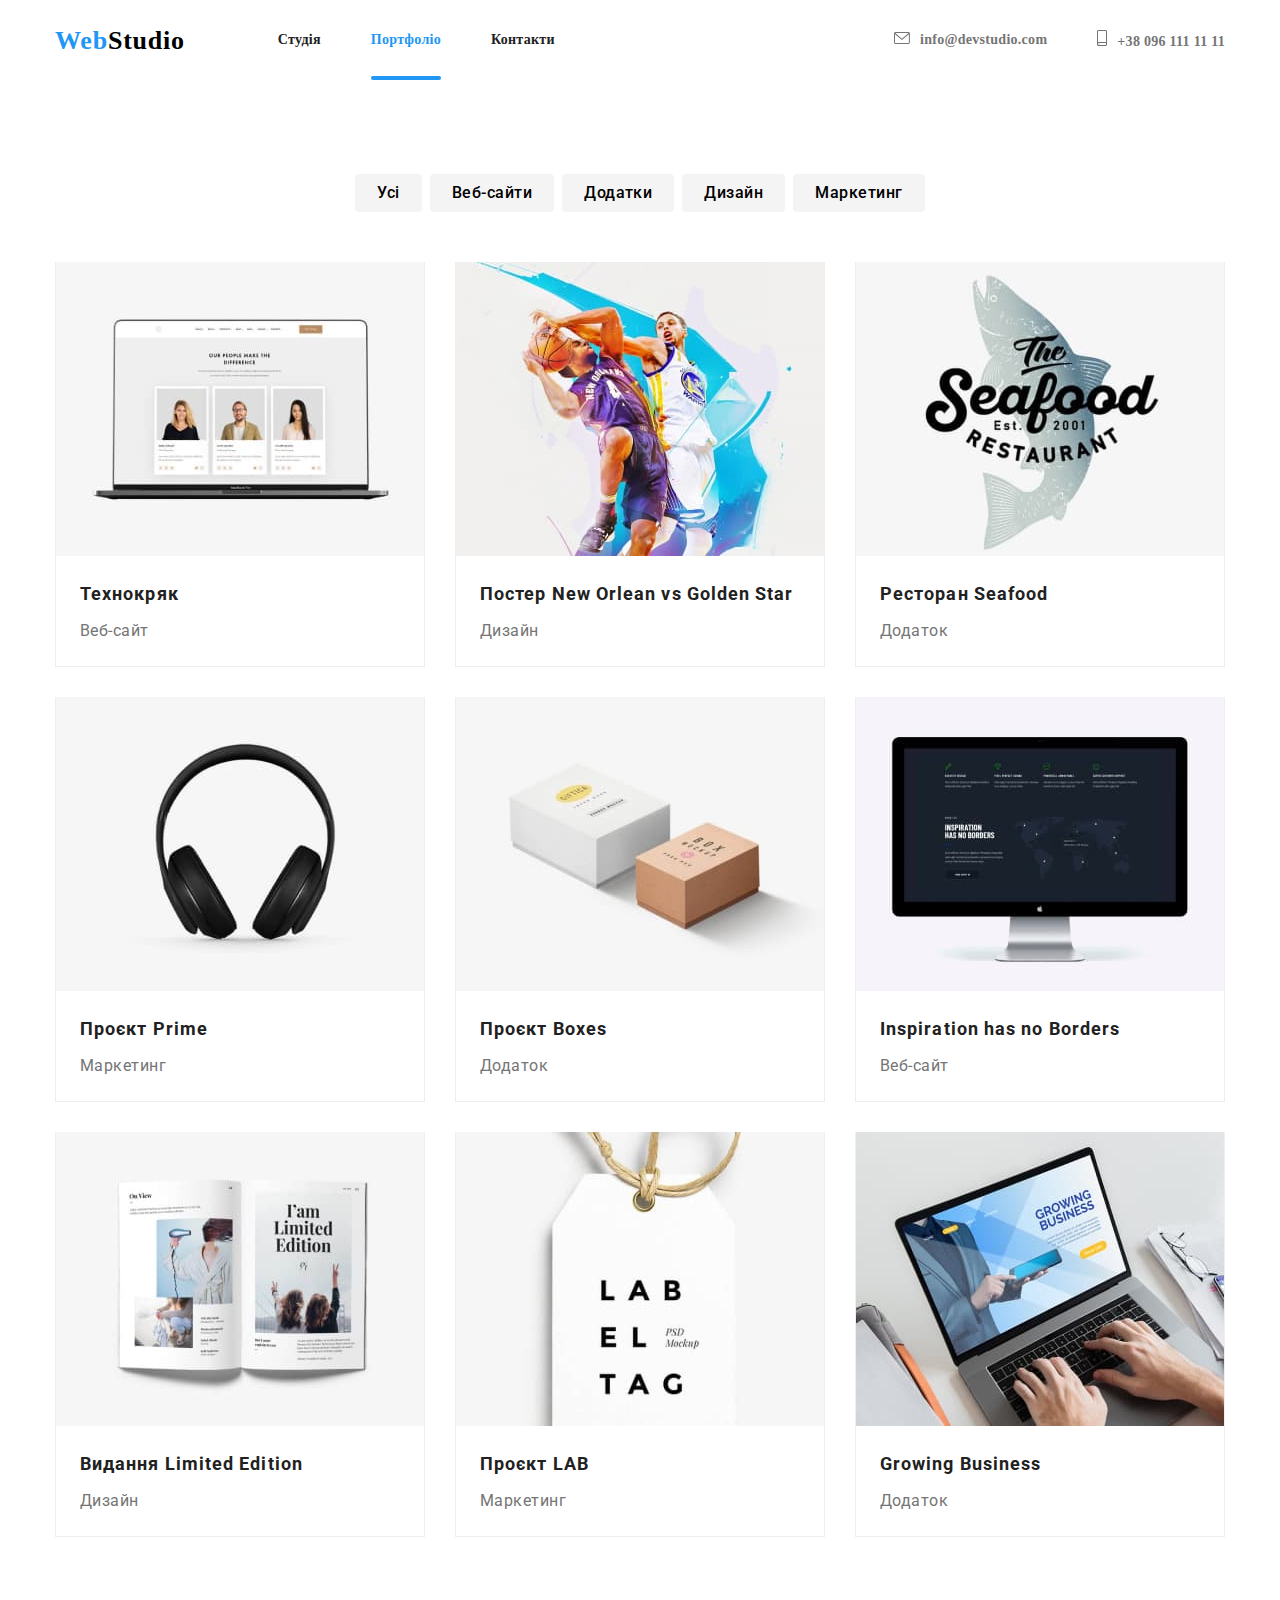
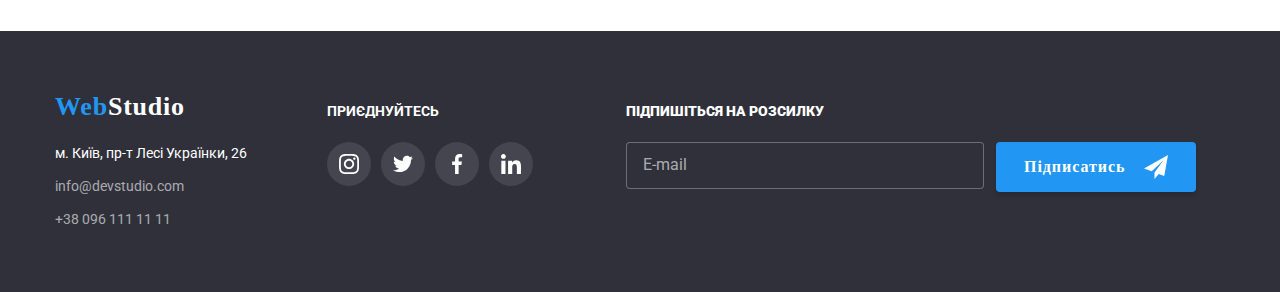
==== commit 8885be64: "fix" ====
--- a/portfolio.html
+++ b/portfolio.html
@@ -220,70 +220,79 @@
     
     </main>
     <!--footer with logo, address, contacts-->
-    <footer class="footer">    
+    <footer class="footer">
         <div class="container">
             <div class="footer__flex">
                 <div class="footer__contacts-flex">
-                        <a href="./index.html" class="footer__logo">Web<span class="footer__logo-span">Studio</span></a>
-                        <address class="footer-contact">
+                    <a href="./index.html" class="footer__logo">Web<span class="footer__logo-span">Studio</span></a>
+                    <address class="footer-contact">
                         <ul class="footer-contact__list list">
                             <li class="footer-contact__item">
-                                <a class="footer-contact__link-address" href="https://goo.gl/maps/CPtrU1FHBa2aNyZL9" class="footer-list-item" target="_blank"
-                                rel="noopener noreferrer nofollow">
-                                м. Київ, пр-т Лесі Українки, 26</a>
+                                <a class="footer-contact__link-address" href="https://goo.gl/maps/CPtrU1FHBa2aNyZL9"
+                                    class="footer-list-item" target="_blank" rel="noopener noreferrer nofollow">
+                                    м. Київ, пр-т Лесі Українки, 26</a>
                             </li>
                             <li class="footer-contact__item">
-                                <a class="footer-contact__link link" href="mailto:info@devstudio.com" class="footer-list">info@devstudio.com</a>
+                                <a class="footer-contact__link link" href="mailto:info@devstudio.com"
+                                    class="footer-list">info@devstudio.com</a>
                             </li>
                             <li class="footer-contact__item">
-                                <a class="footer-contact__link link" href="tel:+380961111111" class="footer-list">+38 096 111 11 11</a>
-                            </li>
-                            </ul>
-                        </address>
+                                <a class="footer-contact__link link" href="tel:+380961111111" class="footer-list">+38
+                                    096 111 11 11</a>
+                            </li>
+                        </ul>
+                    </address>
+                </div>
+                <div class="social-section">
+                    <p class="social-section__text">приєднуйтесь</p>
+                    <ul class="footer-list list">
+                        <li class="footer-list__item">
+                            <a class="footer-list__link"" href=" #" class="footer-social-links">
+                                <svg class="footer-list__icon" width="20" height="20" class="social-svg">
+                                    <use xLink:href="./images/sprite.svg#icon-instagram"></use>
+                                </svg>
+                            </a>
+                        </li>
+                        <li class="footer-list__item">
+                            <a class="footer-list__link" href="#" class="footer-social-links">
+                                <svg class="footer-list__icon" width="20" height="20" class="social-svg">
+                                    <use xLink:href="./images/sprite.svg#icon-twitter"></use>
+                                </svg>
+                            </a>
+                        </li>
+                        <li class="footer-list__item">
+                            <a class="footer-list__link" href="#" class="footer-social-links">
+                                <svg class="footer-list__icon" width="20" height="20" class="social-svg">
+                                    <use xLink:href="./images/sprite.svg#icon-facebook"></use>
+                                </svg>
+                            </a>
+                        </li>
+                        <li class="footer-list__item">
+                            <a class="footer-list__link" href="#" class="footer-social-links">
+                                <svg class="footer-list__icon" width="20" height="20" class="social-svg">
+                                    <use xLink:href="./images/sprite.svg#icon-linkedin"></use>
+                                </svg>
+                            </a>
+                        </li>
+                    </ul>
+                </div>
+                <div class="footer-submit">
+                    <p class="footer-submit__text"><strong>підпишіться на розсилку</strong></p>
+                    <div class="footer-submit__form">
+                        <label class="footer-submit__label" for="submit-mail">
+                            <input class="footer-submit__input" type="email" name="submit-mail" id="submit-mail"
+                                placeholder="E-mail">
+                        </label>
+                        <button class="footer-submit__btn" type="submit">
+                            <span>Підписатись</span>
+                            <svg width="24" height="24">
+                                <use class="footer-submit__btn-icon" xLink:href="./images/icon-send.svg#icon-send">
+                                </use>
+                            </svg>
+                        </button>
                     </div>
-                    <div class="social-section">
-                        <p class="social-section__text">приєднуйтесь</p>
-                        <ul class="footer-list list">
-                            <li class="footer-list__item">
-                                <a class="footer-list__link"" href="#" class="footer-social-links">
-                                    <svg class="footer-list__icon" width="20" height="20" class="social-svg">
-                                        <use xLink:href="./images/sprite.svg#icon-instagram"></use>
-                                    </svg>
-                                </a>
-                            </li>
-                            <li class="footer-list__item">
-                                <a class="footer-list__link" href="#" class="footer-social-links">
-                                    <svg class="footer-list__icon" width="20" height="20" class="social-svg">
-                                        <use xLink:href="./images/sprite.svg#icon-twitter"></use>
-                                    </svg>
-                                </a>
-                            </li>
-                            <li class="footer-list__item">
-                                <a class="footer-list__link" href="#" class="footer-social-links">
-                                    <svg class="footer-list__icon" width="20" height="20" class="social-svg">
-                                <use xLink:href="./images/sprite.svg#icon-facebook"></use>
-                                    </svg>
-                                </a>
-                            </li>
-                            <li class="footer-list__item">
-                                <a class="footer-list__link" href="#" class="footer-social-links">
-                                    <svg class="footer-list__icon" width="20" height="20" class="social-svg">
-                                        <use xLink:href="./images/sprite.svg#icon-linkedin"></use>
-                                    </svg>
-                                </a>
-                            </li>
-                        </ul>
-                    </div>
-                        <div class="footer-submit">
-                            <p class="footer-submit__text"><strong >підпишіться на розсилку</strong></p>
-                            <div class="footer-submit__form">
-                                <label class="footer-submit__label" for="submit-mail"></label>
-                                <input class="footer-submit__input" type="email" name="submit-mail" id="submit-mail" placeholder="E-mail">
-                                <button class="footer-submit__btn" type="submit">Підписатись</button>
-                            </div>
-                        </div>
-                </div>    
-            </div>            
+                </div>
+            </div>
         </div>
     </footer>
 </body>
--- a/css/main.min.css
+++ b/css/main.min.css
@@ -1 +1,2 @@
-body{font-family:Roboto,sans-serif}li{list-style-type:none}a{text-decoration:none}ul{margin:0;padding:0}h1,h2,h3,h4,h5,h6,p{margin:0;padding:0}img{display:block}.list{list-style:none;padding:0;margin:0}.link{list-style:none;padding:0;margin:0}.container{width:1200px;margin-left:auto;margin-right:auto;padding-left:15px;padding-right:15px}section{padding-top:94px;padding-bottom:94px}.header-line{border:1px solid #ececec}.nav-list-flex{display:-webkit-box;display:-ms-flexbox;display:flex;-webkit-box-align:center;-ms-flex-align:center;align-items:center}.nav-list-flex .link.current{color:#2196f3}.webstudio-link{font-family:"Raleway700";font-weight:700;font-size:26px;line-height:31px;letter-spacing:.03em;color:#2196f3}.span-studio{color:#000}.nav-list{display:-webkit-box;display:-ms-flexbox;display:flex;margin-left:93px;-webkit-padding-start:0px;padding-inline-start:0px;margin-bottom:0px;margin-top:0px}.nav-list a:hover,.nav-list a:focus{color:#2196f3}.nav-list .link{position:relative;display:block;padding-top:32px;padding-bottom:32px;font-family:"Roboto500";font-weight:500;font-size:14px;line-height:16px;letter-spacing:.02em;color:#212121;-webkit-transition:color 250ms cubic-bezier(0.4, 0, 0.2, 1);transition:color 250ms cubic-bezier(0.4, 0, 0.2, 1)}.nav-list .link::after{content:"";display:block;position:absolute;top:calc(100% - 4px);left:0;height:4px;width:100%;background-color:#2196f3;border-radius:4px;opacity:0}.nav-list .link.current::after{color:#2196f3;border-radius:2px;opacity:1}.nav-list .item+.item,.info-list-contacts .item+.item{margin-left:50px}.info-list-contacts{display:-webkit-box;display:-ms-flexbox;display:flex;margin-left:auto;-webkit-padding-start:0px;padding-inline-start:0px}.info-list-contacts a:hover,.info-list-contacts a:focus{color:#2196f3}.info-list-contacts .link{font-family:"Roboto500";font-weight:500;font-size:14px;line-height:16px;letter-spacing:.02em;color:#757575;-webkit-transition:color 250ms cubic-bezier(0.4, 0, 0.2, 1);transition:color 250ms cubic-bezier(0.4, 0, 0.2, 1)}.contacs-svg,.contacs-svg{fill:currentColor;margin-right:10px}.hero{text-align:center;padding-top:200px;padding-bottom:200px;width:1600px;height:600px;margin-left:auto;margin-right:auto;background-position:center;background-color:#c4c4c4;background-image:-webkit-gradient(linear, left top, right top, from(rgba(47, 48, 58, 0.4)), to(rgba(47, 48, 58, 0.4))),url("/images/overlay.jpg");background-image:linear-gradient(to right, rgba(47, 48, 58, 0.4), rgba(47, 48, 58, 0.4)),url("/images/overlay.jpg")}.hero-title{margin-top:0px;margin-bottom:30px;font-family:"Roboto900";font-weight:900;font-size:44px;line-height:60px;text-align:center;letter-spacing:.06em;text-transform:uppercase;color:#fff}.hero-button{background:#2196f3;color:#fff;-webkit-box-shadow:0px 4px 4px rgba(0,0,0,.15);box-shadow:0px 4px 4px rgba(0,0,0,.15);border:1px solid rgba(0,0,0,0);border-radius:4px;padding:10px 32px;font-family:"Roboto700";font-weight:700;font-size:16px;line-height:30px;text-align:center;letter-spacing:.06em}.contacts{font-family:"Roboto500";font-weight:500;font-size:14px;line-height:16px;letter-spacing:.02em;color:#757575;-webkit-transition:color 250ms cubic-bezier(0.4, 0, 0.2, 1);transition:color 250ms cubic-bezier(0.4, 0, 0.2, 1)}.featueres-section{padding-top:94px;padding-bottom:94px}.featueres{display:-webkit-box;display:-ms-flexbox;display:flex;-webkit-padding-start:0px;padding-inline-start:0px;margin:0px}.featueres .antenna::before{background-image:url(/images/antenna.svg)}.featueres .clock::before{background-image:url(/images/clock.svg)}.featueres .diagram::before{background-image:url(/images/diagram.svg)}.featueres .astronaut::before{background-image:url(/images/astronaut.svg)}.featueres .item+.item{margin-left:30px}.quality{width:270px}.quality::before{display:block;content:"";height:120px;background-color:#f5f4fa;background-size:70px 70px;background-repeat:no-repeat;background-position:center;margin-bottom:30px}.quality h3{margin-bottom:10px}.qualitys:not(:last-child){margin-right:30px}.featueres .item{display:-webkit-box;display:-ms-flexbox;display:flex;width:270px;margin-right:0px;-webkit-padding-start:0px;padding-inline-start:0px}.featueres-title{margin-top:0px;margin-bottom:10px;font-family:"Roboto700";font-weight:700;font-size:14px;line-height:16px;letter-spacing:.03em;text-transform:uppercase;color:#212121}.featueres-link{font-family:"Roboto400";font-weight:400;font-size:14px;line-height:24px;letter-spacing:.03em;color:#757575}.visually-hidden{position:absolute;width:1px;height:1px;margin:-1px;border:0;padding:0;white-space:nowrap;-webkit-clip-path:inset(100%);clip-path:inset(100%);clip:rect(0 0 0 0);overflow:hidden}.section.specificitys{padding-top:0}.specificity{padding-top:0;margin-bottom:50px;font-family:"Roboto700";font-weight:700;font-size:36px;line-height:42px;text-align:center;letter-spacing:.03em;color:#212121}.specif{display:-webkit-box;display:-ms-flexbox;display:flex}.specif .item+.item{margin-left:30px}.specif img{display:block}.specif-box{position:relative}.specif-box-list{position:absolute;bottom:0;left:0;width:100%;height:70px;padding:27px;text-align:center;background-color:rgba(47,48,58,.8)}.specif-box-text{color:#fff;text-transform:uppercase;font-family:"Roboto700";font-weight:700;line-height:1.14;font-size:14px;line-height:16px}.team-bg{background:#f5f4f4}.team{padding-top:0;margin-bottom:50px;font-family:"Roboto700";font-weight:700;font-size:36px;line-height:42px;text-align:center;letter-spacing:.03em;color:#212121}.all-team{display:-webkit-box;display:-ms-flexbox;display:flex;text-align:center}.all-team .item+.item{margin-left:30px}.all-team .item{background-color:#fff;-webkit-box-shadow:0px 1px 3px rgba(0,0,0,.12),0px 1px 1px rgba(0,0,0,.14),0px 2px 1px rgba(0,0,0,.2);box-shadow:0px 1px 3px rgba(0,0,0,.12),0px 1px 1px rgba(0,0,0,.14),0px 2px 1px rgba(0,0,0,.2);border-radius:0px 0px 4px 4px;width:270px}.team-card{padding:30px 30px}.team-title{margin-bottom:10px;font-family:"Roboto500";font-weight:500;font-size:16px;line-height:19px;text-align:center;letter-spacing:.03em;color:#212121}.team-link{font-family:"Roboto400";font-weight:400;font-size:16px;line-height:19px;text-align:center;letter-spacing:.03em;color:#757575}.networks{display:-webkit-box;display:-ms-flexbox;display:flex;-webkit-box-pack:justify;-ms-flex-pack:justify;justify-content:space-between;-webkit-padding-start:0px;padding-inline-start:0px;margin-top:16px}.social-links{display:-webkit-box;display:-ms-flexbox;display:flex;-webkit-box-pack:center;-ms-flex-pack:center;justify-content:center;-webkit-box-align:center;-ms-flex-align:center;align-items:center;width:44px;height:44px;color:#afb1b8;border-radius:50%;-webkit-transition:background-color 250ms cubic-bezier(0.4, 0, 0.2, 1),color 250ms cubic-bezier(0.4, 0, 0.2, 1);transition:background-color 250ms cubic-bezier(0.4, 0, 0.2, 1),color 250ms cubic-bezier(0.4, 0, 0.2, 1)}.social-links:hover,.social-links:focus{background-color:#2196f3;color:#fff;outline:none}.networks .icon{fill:#afb1b8;fill:currentColor}.clients-title{padding-top:0;margin-bottom:50px;font-family:"Roboto700";font-weight:700;font-size:36px;line-height:42px;text-align:center;letter-spacing:.03em;color:#212121}.clients{padding-top:94px;padding-bottom:94px}.clients-list{display:-webkit-box;display:-ms-flexbox;display:flex;-ms-flex-wrap:wrap;flex-wrap:wrap;-webkit-padding-start:0px;padding-inline-start:0px}.clients-item{width:170px;height:90px;margin-right:30px;margin-bottom:30px}.clients-link{display:-webkit-box;display:-ms-flexbox;display:flex;-webkit-box-align:center;-ms-flex-align:center;align-items:center;-webkit-box-pack:center;-ms-flex-pack:center;justify-content:center;width:100%;height:100%;color:#afb1b8;border:1px solid #afb1b8;border-radius:4px;-webkit-transition:color 250ms cubic-bezier(0.4, 0, 0.2, 1),border-color 250ms cubic-bezier(0.4, 0, 0.2, 1);transition:color 250ms cubic-bezier(0.4, 0, 0.2, 1),border-color 250ms cubic-bezier(0.4, 0, 0.2, 1)}.clients-link:hover,.clients-link:focus{color:#2196f3;border:1px solid #2196f3;outline:none}.clients-item:nth-child(6n){margin-right:0px}.clients-item:nth-last-child(-n+6){margin-bottom:0px}.clients-svg{fill:currentColor}.footer{padding-top:60px;padding-bottom:60px;background-color:#2f303a}.footer__flex{display:-webkit-box;display:-ms-flexbox;display:flex;margin:0;padding:0;list-style:none}.footer__logo{font-family:"Raleway700";font-weight:700;font-size:26px;line-height:31px;letter-spacing:.03em;color:#2196f3}.footer__logo-span{color:#fff}.footer-contact{margin-top:20px}.footer-contact__address{color:#fff}.footer-contact__item{margin-top:9px}.footer-contact__link{font-style:normal;font-size:14px;line-height:1.71;color:rgba(255,255,255,.6);-webkit-transition:color 250ms cubic-bezier(0.4, 0, 0.2, 1);transition:color 250ms cubic-bezier(0.4, 0, 0.2, 1)}.footer-contact__link:hover,.footer-contact__link:focus{color:#2196f3}.footer-contact__link-address{color:#fff;font-style:normal;font-size:14px;line-height:1.71;-webkit-transition:color 250ms cubic-bezier(0.4, 0, 0.2, 1);transition:color 250ms cubic-bezier(0.4, 0, 0.2, 1)}.footer-contact__link-address:hover,.footer-contact__link-address:focus{color:#2196f3}.social-section{margin-left:80px;width:206px}.social-section__text{padding:20px 0px 10px 0px;margin-bottom:20px;font-weight:700;font-size:14px;line-height:1.14px;text-transform:uppercase;color:#fff}.footer-list{display:-webkit-box;display:-ms-flexbox;display:flex;-webkit-box-pack:justify;-ms-flex-pack:justify;justify-content:space-between;-webkit-box-align:center;-ms-flex-align:center;align-items:center;padding:0;margin-top:0;list-style:none}.footer-list__item{width:44px;height:44px}.footer-list__link{display:block;width:44px;height:44px;border-radius:50%;color:#fff;background-color:rgba(255,255,255,.1);-webkit-transition:background-color 250ms cubic-bezier(0.4, 0, 0.2, 1),color 250ms cubic-bezier(0.4, 0, 0.2, 1);transition:background-color 250ms cubic-bezier(0.4, 0, 0.2, 1),color 250ms cubic-bezier(0.4, 0, 0.2, 1)}.footer-list__link:hover,.footer-list__link:focus{color:#fff;background-color:#2196f3}.footer-list__icon{margin:12px 0px 0px 12px;fill:currentColor}.footer-submit{margin-left:93px}.footer-submit__text{padding:20px 0px 10px 0px;margin-bottom:20px;font-weight:700;font-size:14px;line-height:1.14px;text-transform:uppercase;color:#fff}.footer-submit__input{width:358px;margin:0;padding:13px 16px;border-radius:4px;border:1px solid rgba(255,255,255,.3);background-color:#2f303a;color:#fff}.footer-submit__input::-webkit-input-placeholder{font-size:16px;line-height:1.25;color:rgba(255,255,255,.6)}.footer-submit__input::-moz-placeholder{font-size:16px;line-height:1.25;color:rgba(255,255,255,.6)}.footer-submit__input:-ms-input-placeholder{font-size:16px;line-height:1.25;color:rgba(255,255,255,.6)}.footer-submit__input::-ms-input-placeholder{font-size:16px;line-height:1.25;color:rgba(255,255,255,.6)}.footer-submit__input::placeholder{font-size:16px;line-height:1.25;color:rgba(255,255,255,.6)}.footer-submit__btn{display:-webkit-inline-box;display:-ms-inline-flexbox;display:inline-flex;-webkit-box-align:center;-ms-flex-align:center;align-items:center;-webkit-box-pack:center;-ms-flex-pack:center;justify-content:center;border:none;margin:0;padding:8px 29px;border-radius:4px;background-color:#2196f3;-webkit-box-shadow:0px 4px 4px rgba(0,0,0,.15);box-shadow:0px 4px 4px rgba(0,0,0,.15);color:#fff;font-family:"Roboto",sans-serif;font-style:normal;font-weight:700;font-size:16px;line-height:1.87;letter-spacing:.06em;cursor:pointer;min-height:43px;margin-left:12px}.footer-submit__btn::after{content:"";display:inline-block;width:100%;height:100%;margin-left:10px;background-image:url(/images/icon-send.svg)}.portfolio__filter-list{margin-top:0;margin-bottom:0;padding-left:0;list-style:none;display:-webkit-box;display:-ms-flexbox;display:flex;-webkit-box-pack:center;-ms-flex-pack:center;justify-content:center;margin-bottom:50px}.portfolio__filter-list-item:not(:last-child){margin-right:8px}.portfolio__projects-list{margin-top:0;margin-bottom:0;padding-left:0;list-style:none;display:-webkit-box;display:-ms-flexbox;display:flex;-ms-flex-wrap:wrap;flex-wrap:wrap}.portfolio__filter-btn{height:38px;padding:6px 22px;font-weight:500;font-size:16px;line-height:1.62;letter-spacing:.03em;text-align:center;background-color:#f5f4f4;border:0;border-radius:4px;-webkit-transition:background-color 250ms cubic-bezier(0.4, 0, 0.2, 1),color 250ms cubic-bezier(0.4, 0, 0.2, 1),-webkit-box-shadow 250ms cubic-bezier(0.4, 0, 0.2, 1);transition:background-color 250ms cubic-bezier(0.4, 0, 0.2, 1),color 250ms cubic-bezier(0.4, 0, 0.2, 1),-webkit-box-shadow 250ms cubic-bezier(0.4, 0, 0.2, 1);transition:background-color 250ms cubic-bezier(0.4, 0, 0.2, 1),color 250ms cubic-bezier(0.4, 0, 0.2, 1),box-shadow 250ms cubic-bezier(0.4, 0, 0.2, 1);transition:background-color 250ms cubic-bezier(0.4, 0, 0.2, 1),color 250ms cubic-bezier(0.4, 0, 0.2, 1),box-shadow 250ms cubic-bezier(0.4, 0, 0.2, 1),-webkit-box-shadow 250ms cubic-bezier(0.4, 0, 0.2, 1)}.portfolio__filter-btn:hover,.portfolio__filter-btn:focus{color:#fff;background-color:#2196f3;-webkit-box-shadow:0px 3px 1px rgba(0,0,0,.1),0px 1px 2px rgba(0,0,0,.08),0px 2px 2px rgba(0,0,0,.12);box-shadow:0px 3px 1px rgba(0,0,0,.1),0px 1px 2px rgba(0,0,0,.08),0px 2px 2px rgba(0,0,0,.12);cursor:pointer}.project-card{width:370px;margin-right:30px;margin-bottom:30px;border-left:1px solid #eee;border-bottom:1px solid #eee;border-right:1px solid #eee;-webkit-transition:-webkit-box-shadow 250ms cubic-bezier(0.4, 0, 0.2, 1);transition:-webkit-box-shadow 250ms cubic-bezier(0.4, 0, 0.2, 1);transition:box-shadow 250ms cubic-bezier(0.4, 0, 0.2, 1);transition:box-shadow 250ms cubic-bezier(0.4, 0, 0.2, 1), -webkit-box-shadow 250ms cubic-bezier(0.4, 0, 0.2, 1)}.project-card:nth-child(3n){margin-right:0}.project-card:nth-last-child(-n+3){margin-bottom:0}.project-card:hover,.project-card:focus{-webkit-box-shadow:0px 4px 4px rgba(0,0,0,.25);box-shadow:0px 4px 4px rgba(0,0,0,.25)}.project-card:hover .project-card-overlay{-webkit-transform:translateY(0);transform:translateY(0)}.project-link{text-decoration:none}.overlay-card-box{position:relative;overflow:hidden}.project-card-overlay{position:absolute;display:-webkit-box;display:-ms-flexbox;display:flex;-webkit-box-align:center;-ms-flex-align:center;align-items:center;-webkit-box-pack:center;-ms-flex-pack:center;justify-content:center;top:0;left:0;width:100%;height:100%;background-color:rgba(33,150,243,.9);-webkit-transform:translateY(100%);transform:translateY(100%);-webkit-transition:-webkit-transform 250ms cubic-bezier(0.4, 0, 0.2, 1);transition:-webkit-transform 250ms cubic-bezier(0.4, 0, 0.2, 1);transition:transform 250ms cubic-bezier(0.4, 0, 0.2, 1);transition:transform 250ms cubic-bezier(0.4, 0, 0.2, 1), -webkit-transform 250ms cubic-bezier(0.4, 0, 0.2, 1)}.card-overlay-text{display:inline-block;width:322px;height:168px;margin:0;font-weight:400;font-size:18px;line-height:1.56;letter-spacing:.03em;color:#f5f4f4}.project-card-notify{padding:20px 24px}.projects-company{margin-top:0;margin-bottom:4px;color:#212121;font-weight:700;font-size:18px;line-height:2;letter-spacing:.06em}.projects-type{margin-top:0;margin-bottom:0;color:#757575;font-weight:400;font-size:16px;line-height:1.88;letter-spacing:.03em}.backdrop{position:fixed;top:0;left:0;width:100%;height:100%;background-color:rgba(0,0,0,.2);opacity:1;-webkit-transition:opacity 250ms cubic-bezier(0.4, 0, 0.2, 1);transition:opacity 250ms cubic-bezier(0.4, 0, 0.2, 1)}.modal{position:absolute;top:50%;left:50%;-webkit-transform:translate(-50%, -50%);transform:translate(-50%, -50%);width:528px;background:#fff;-webkit-box-shadow:0px 1px 3px rgba(0,0,0,.12),0px 1px 1px rgba(0,0,0,.14),0px 2px 1px rgba(0,0,0,.2);box-shadow:0px 1px 3px rgba(0,0,0,.12),0px 1px 1px rgba(0,0,0,.14),0px 2px 1px rgba(0,0,0,.2);border-radius:4px;-webkit-transform:translate(-50%, -50%) scale(1);transform:translate(-50%, -50%) scale(1);-webkit-transition:-webkit-transform 250ms cubic-bezier(0.4, 0, 0.2, 1);transition:-webkit-transform 250ms cubic-bezier(0.4, 0, 0.2, 1);transition:transform 250ms cubic-bezier(0.4, 0, 0.2, 1);transition:transform 250ms cubic-bezier(0.4, 0, 0.2, 1), -webkit-transform 250ms cubic-bezier(0.4, 0, 0.2, 1)}.backdrop.is-hidden{opacity:0;pointer-events:none}.backdrop.is-hidden .modal{-webkit-transform:translate(-50%, -50%) scale(0.8);transform:translate(-50%, -50%) scale(0.8)}.button-close{position:absolute;top:8px;right:8px;width:30px;height:30px;margin:0;padding:0;background-color:#fff;border:1px solid rgba(0,0,0,.1);border-radius:50%}.button-close:hover .icon,.button-close:focus .icon{fill:#2196f3}.button-close .icon{width:11px;height:11px}form{margin:40px 40px}.form-field{margin-bottom:20px}.text-form{margin-bottom:4px;font-family:"Roboto500";font-weight:500;font-size:12px;line-height:1.2;letter-spacing:.01em;color:#757575}.label-form{position:relative;display:-webkit-box;display:-ms-flexbox;display:flex;-webkit-box-orient:vertical;-webkit-box-direction:normal;-ms-flex-direction:column;flex-direction:column}.label-form textarea:focus{border-color:#2196f3;outline:none;cursor:pointer;-webkit-transition-duration:250ms;transition-duration:250ms;-webkit-transition-timing-function:cubic-bezier(0.4, 0, 0.2, 1);transition-timing-function:cubic-bezier(0.4, 0, 0.2, 1)}.label-form:not(:last-child){margin-bottom:10px}.label-form svg{position:absolute;bottom:14px;left:15px;fill:#212121}.input-form{padding-top:12px;padding-bottom:12px;padding-left:42px;border:1px solid rgba(33,33,33,.2);-webkit-box-sizing:border-box;box-sizing:border-box;border-radius:4px;cursor:pointer;font-size:16px;-webkit-transition-duration:250ms;transition-duration:250ms;-webkit-transition-timing-function:cubic-bezier(0.4, 0, 0.2, 1);transition-timing-function:cubic-bezier(0.4, 0, 0.2, 1)}.input-form:focus{border-color:#2196f3;outline:none;cursor:pointer;-webkit-transition-duration:250ms;transition-duration:250ms;-webkit-transition-timing-function:cubic-bezier(0.4, 0, 0.2, 1);transition-timing-function:cubic-bezier(0.4, 0, 0.2, 1)}.input-form:focus~svg{fill:#2196f3;cursor:pointer;-webkit-transition-duration:250ms;transition-duration:250ms;-webkit-transition-timing-function:cubic-bezier(0.4, 0, 0.2, 1);transition-timing-function:cubic-bezier(0.4, 0, 0.2, 1)}.modal-text{margin-bottom:30px;font-family:"Roboto700";font-weight:700;font-size:20px;line-height:1.2px;text-align:center;letter-spacing:.03em;color:#212121}.submit{text-align:center}.modal-button{background:#2196f3;color:#fff;-webkit-box-shadow:0px 4px 4px rgba(0,0,0,.15);box-shadow:0px 4px 4px rgba(0,0,0,.15);border:1px solid rgba(0,0,0,0);border-radius:4px;padding:10px 32px;font-family:"Roboto700";font-weight:700;font-size:16px;line-height:30px;text-align:center;letter-spacing:.06em}.underline{text-decoration:underline;color:#2196f3}textarea{height:120px;display:-webkit-box;display:-ms-flexbox;display:flex;-webkit-box-orient:vertical;-webkit-box-direction:normal;-ms-flex-direction:column;flex-direction:column;border:1px solid rgba(33,33,33,.2);-webkit-box-sizing:border-box;box-sizing:border-box;border-radius:4px;resize:none}textarea::-webkit-input-placeholder{padding:12px 16px;max-width:448px;max-height:120px;resize:none;color:rgba(117,117,117,.5)}textarea::-moz-placeholder{padding:12px 16px;max-width:448px;max-height:120px;resize:none;color:rgba(117,117,117,.5)}textarea:-ms-input-placeholder{padding:12px 16px;max-width:448px;max-height:120px;resize:none;color:rgba(117,117,117,.5)}textarea::-ms-input-placeholder{padding:12px 16px;max-width:448px;max-height:120px;resize:none;color:rgba(117,117,117,.5)}textarea::placeholder{padding:12px 16px;max-width:448px;max-height:120px;resize:none;color:rgba(117,117,117,.5)}.checkbox{-ms-flex-item-align:center;align-self:center;margin-bottom:30px}.checkbox .check-box::after{display:inline-block;vertical-align:middle;content:"";margin-left:8px;width:14px;height:14px;border-radius:2px;-webkit-box-shadow:0 0 0 2px #212121;box-shadow:0 0 0 2px #212121;-webkit-transition-duration:250ms;transition-duration:250ms;-webkit-transition-timing-function:cubic-bezier(0.4, 0, 0.2, 1);transition-timing-function:cubic-bezier(0.4, 0, 0.2, 1)}.lable-checkbox{display:-webkit-box;display:-ms-flexbox;display:flex;-webkit-box-align:center;-ms-flex-align:center;align-items:center}.input-checkbox{display:-webkit-box;display:-ms-flexbox;display:flex;-webkit-appearance:none;-moz-appearance:none;appearance:none;cursor:pointer}.visually-hidden{position:absolute;width:1px;height:1px;margin:-1px;border:0;padding:0;clip:rect(0 0 0 0);overflow:hidden}.check-box::after{display:inline-block;vertical-align:middle;content:"";margin-left:8px;width:16px;height:15px;border-radius:2px;-webkit-box-shadow:0 0 0 2px cubic-bezier(0.4, 0, 0.2, 1);box-shadow:0 0 0 2px cubic-bezier(0.4, 0, 0.2, 1);-webkit-transition-duration:250ms;transition-duration:250ms;-webkit-transition-timing-function:cubic-bezier(0.4, 0, 0.2, 1);transition-timing-function:cubic-bezier(0.4, 0, 0.2, 1)}.input-checkbox:checked+.check-box::after{-webkit-box-shadow:0 0 0 2px #2196f3;box-shadow:0 0 0 2px #2196f3;background-color:#2196f3;background-image:url("/images/icon-check.svg");-webkit-transition-duration:250ms;transition-duration:250ms;-webkit-transition-timing-function:cubic-bezier(0.4, 0, 0.2, 1);transition-timing-function:cubic-bezier(0.4, 0, 0.2, 1)}.checkbox-text{margin-left:7px;margin-right:4px;font-family:"Roboto",sans-serif;font-weight:400;font-size:14px;line-height:1.2;letter-spacing:.03em;color:#212121}.checkbox-link{font-family:"Roboto",sans-serif;font-weight:400;font-size:14px;line-height:1.7;letter-spacing:.03em;color:#2196f3;text-decoration:underline}/*# sourceMappingURL=main.min.css.map */+body{font-family:Roboto,sans-serif}li{list-style-type:none}a{text-decoration:none}ul{margin:0;padding:0}h1,h2,h3,h4,h5,h6,p{margin:0;padding:0}img{display:block}.list{list-style:none;padding:0;margin:0}.link{list-style:none;padding:0;margin:0}.container{width:1200px;margin-left:auto;margin-right:auto;padding-left:15px;padding-right:15px}section{padding-top:94px;padding-bottom:94px}.header-line{border:1px solid #ececec}.nav-list-flex{display:-webkit-box;display:-ms-flexbox;display:flex;-webkit-box-align:center;-ms-flex-align:center;align-items:center}.nav-list-flex .link.current{color:#2196f3}.webstudio-link{font-family:"Raleway700";font-weight:700;font-size:26px;line-height:31px;letter-spacing:.03em;color:#2196f3}.span-studio{color:#000}.nav-list{display:-webkit-box;display:-ms-flexbox;display:flex;margin-left:93px;-webkit-padding-start:0px;padding-inline-start:0px;margin-bottom:0px;margin-top:0px}.nav-list a:hover,.nav-list a:focus{color:#2196f3}.nav-list .link{position:relative;display:block;padding-top:32px;padding-bottom:32px;font-family:"Roboto500";font-weight:500;font-size:14px;line-height:16px;letter-spacing:.02em;color:#212121;-webkit-transition:color 250ms cubic-bezier(0.4, 0, 0.2, 1);transition:color 250ms cubic-bezier(0.4, 0, 0.2, 1)}.nav-list .link::after{content:"";display:block;position:absolute;top:calc(100% - 4px);left:0;height:4px;width:100%;background-color:#2196f3;border-radius:4px;opacity:0}.nav-list .link.current::after{color:#2196f3;border-radius:2px;opacity:1}.nav-list .item+.item,.info-list-contacts .item+.item{margin-left:50px}.info-list-contacts{display:-webkit-box;display:-ms-flexbox;display:flex;margin-left:auto;-webkit-padding-start:0px;padding-inline-start:0px}.info-list-contacts a:hover,.info-list-contacts a:focus{color:#2196f3}.info-list-contacts .link{font-family:"Roboto500";font-weight:500;font-size:14px;line-height:16px;letter-spacing:.02em;color:#757575;-webkit-transition:color 250ms cubic-bezier(0.4, 0, 0.2, 1);transition:color 250ms cubic-bezier(0.4, 0, 0.2, 1)}.contacs-svg,.contacs-svg{fill:currentColor;margin-right:10px}.hero{text-align:center;padding-top:200px;padding-bottom:200px;width:1600px;height:600px;margin-left:auto;margin-right:auto;background-position:center;background-color:#c4c4c4;background-image:-webkit-gradient(linear, left top, right top, from(rgba(47, 48, 58, 0.4)), to(rgba(47, 48, 58, 0.4))),url("/images/overlay.jpg");background-image:linear-gradient(to right, rgba(47, 48, 58, 0.4), rgba(47, 48, 58, 0.4)),url("/images/overlay.jpg")}.hero-title{margin-top:0px;margin-bottom:30px;font-family:"Roboto900";font-weight:900;font-size:44px;line-height:60px;text-align:center;letter-spacing:.06em;text-transform:uppercase;color:#fff}.hero-button{background:#2196f3;color:#fff;-webkit-box-shadow:0px 4px 4px rgba(0,0,0,.15);box-shadow:0px 4px 4px rgba(0,0,0,.15);border:1px solid rgba(0,0,0,0);border-radius:4px;padding:10px 32px;font-family:"Roboto700";font-weight:700;font-size:16px;line-height:30px;text-align:center;letter-spacing:.06em}.contacts{font-family:"Roboto500";font-weight:500;font-size:14px;line-height:16px;letter-spacing:.02em;color:#757575;-webkit-transition:color 250ms cubic-bezier(0.4, 0, 0.2, 1);transition:color 250ms cubic-bezier(0.4, 0, 0.2, 1)}.featueres-section{padding-top:94px;padding-bottom:94px}.featueres{display:-webkit-box;display:-ms-flexbox;display:flex;-webkit-padding-start:0px;padding-inline-start:0px;margin:0px}.featueres .antenna::before{background-image:url(/images/antenna.svg)}.featueres .clock::before{background-image:url(/images/clock.svg)}.featueres .diagram::before{background-image:url(/images/diagram.svg)}.featueres .astronaut::before{background-image:url(/images/astronaut.svg)}.featueres .item+.item{margin-left:30px}.quality{width:270px}.quality::before{display:block;content:"";height:120px;background-color:#f5f4fa;background-size:70px 70px;background-repeat:no-repeat;background-position:center;margin-bottom:30px}.quality h3{margin-bottom:10px}.qualitys:not(:last-child){margin-right:30px}.featueres .item{display:-webkit-box;display:-ms-flexbox;display:flex;width:270px;margin-right:0px;-webkit-padding-start:0px;padding-inline-start:0px}.featueres-title{margin-top:0px;margin-bottom:10px;font-family:"Roboto700";font-weight:700;font-size:14px;line-height:16px;letter-spacing:.03em;text-transform:uppercase;color:#212121}.featueres-link{font-family:"Roboto400";font-weight:400;font-size:14px;line-height:24px;letter-spacing:.03em;color:#757575}.visually-hidden{position:absolute;width:1px;height:1px;margin:-1px;border:0;padding:0;white-space:nowrap;-webkit-clip-path:inset(100%);clip-path:inset(100%);clip:rect(0 0 0 0);overflow:hidden}.section.specificitys{padding-top:0}.specificity{padding-top:0;margin-bottom:50px;font-family:"Roboto700";font-weight:700;font-size:36px;line-height:42px;text-align:center;letter-spacing:.03em;color:#212121}.specif{display:-webkit-box;display:-ms-flexbox;display:flex}.specif .item+.item{margin-left:30px}.specif img{display:block}.specif-box{position:relative}.specif-box-list{position:absolute;bottom:0;left:0;width:100%;height:70px;padding:27px;text-align:center;background-color:rgba(47,48,58,.8)}.specif-box-text{color:#fff;text-transform:uppercase;font-family:"Roboto700";font-weight:700;line-height:1.14;font-size:14px;line-height:16px}.team-bg{background:#f5f4f4}.team{padding-top:0;margin-bottom:50px;font-family:"Roboto700";font-weight:700;font-size:36px;line-height:42px;text-align:center;letter-spacing:.03em;color:#212121}.all-team{display:-webkit-box;display:-ms-flexbox;display:flex;text-align:center}.all-team .item+.item{margin-left:30px}.all-team .item{background-color:#fff;-webkit-box-shadow:0px 1px 3px rgba(0,0,0,.12),0px 1px 1px rgba(0,0,0,.14),0px 2px 1px rgba(0,0,0,.2);box-shadow:0px 1px 3px rgba(0,0,0,.12),0px 1px 1px rgba(0,0,0,.14),0px 2px 1px rgba(0,0,0,.2);border-radius:0px 0px 4px 4px;width:270px}.team-card{padding:30px 30px}.team-title{margin-bottom:10px;font-family:"Roboto500";font-weight:500;font-size:16px;line-height:19px;text-align:center;letter-spacing:.03em;color:#212121}.team-link{font-family:"Roboto400";font-weight:400;font-size:16px;line-height:19px;text-align:center;letter-spacing:.03em;color:#757575}.networks{display:-webkit-box;display:-ms-flexbox;display:flex;-webkit-box-pack:justify;-ms-flex-pack:justify;justify-content:space-between;-webkit-padding-start:0px;padding-inline-start:0px;margin-top:16px}.social-links{display:-webkit-box;display:-ms-flexbox;display:flex;-webkit-box-pack:center;-ms-flex-pack:center;justify-content:center;-webkit-box-align:center;-ms-flex-align:center;align-items:center;width:44px;height:44px;color:#afb1b8;border-radius:50%;-webkit-transition:background-color 250ms cubic-bezier(0.4, 0, 0.2, 1),color 250ms cubic-bezier(0.4, 0, 0.2, 1);transition:background-color 250ms cubic-bezier(0.4, 0, 0.2, 1),color 250ms cubic-bezier(0.4, 0, 0.2, 1)}.social-links:hover,.social-links:focus{background-color:#2196f3;color:#fff;outline:none}.networks .icon{fill:#afb1b8;fill:currentColor}.clients-title{padding-top:0;margin-bottom:50px;font-family:"Roboto700";font-weight:700;font-size:36px;line-height:42px;text-align:center;letter-spacing:.03em;color:#212121}.clients{padding-top:94px;padding-bottom:94px}.clients-list{display:-webkit-box;display:-ms-flexbox;display:flex;-ms-flex-wrap:wrap;flex-wrap:wrap;-webkit-padding-start:0px;padding-inline-start:0px}.clients-item{width:170px;height:90px;margin-right:30px;margin-bottom:30px}.clients-link{display:-webkit-box;display:-ms-flexbox;display:flex;-webkit-box-align:center;-ms-flex-align:center;align-items:center;-webkit-box-pack:center;-ms-flex-pack:center;justify-content:center;width:100%;height:100%;color:#afb1b8;border:1px solid #afb1b8;border-radius:4px;-webkit-transition:color 250ms cubic-bezier(0.4, 0, 0.2, 1),border-color 250ms cubic-bezier(0.4, 0, 0.2, 1);transition:color 250ms cubic-bezier(0.4, 0, 0.2, 1),border-color 250ms cubic-bezier(0.4, 0, 0.2, 1)}.clients-link:hover,.clients-link:focus{color:#2196f3;border:1px solid #2196f3;outline:none}.clients-item:nth-child(6n){margin-right:0px}.clients-item:nth-last-child(-n+6){margin-bottom:0px}.clients-svg{fill:currentColor}.footer{padding-top:60px;padding-bottom:60px;background-color:#2f303a}.footer__flex{display:-webkit-box;display:-ms-flexbox;display:flex;margin:0;padding:0;list-style:none}.footer__logo{font-family:"Raleway700";font-weight:700;font-size:26px;line-height:31px;letter-spacing:.03em;color:#2196f3}.footer__logo-span{color:#fff}.footer-contact{margin-top:20px}.footer-contact__address{color:#fff}.footer-contact__item{margin-top:9px}.footer-contact__link{font-style:normal;font-size:14px;line-height:1.71;color:rgba(255,255,255,.6);-webkit-transition:color 250ms cubic-bezier(0.4, 0, 0.2, 1);transition:color 250ms cubic-bezier(0.4, 0, 0.2, 1)}.footer-contact__link:hover,.footer-contact__link:focus{color:#2196f3}.footer-contact__link-address{color:#fff;font-style:normal;font-size:14px;line-height:1.71;-webkit-transition:color 250ms cubic-bezier(0.4, 0, 0.2, 1);transition:color 250ms cubic-bezier(0.4, 0, 0.2, 1)}.footer-contact__link-address:hover,.footer-contact__link-address:focus{color:#2196f3}.social-section{margin-left:80px;width:206px}.social-section__text{padding:20px 0px 10px 0px;margin-bottom:20px;font-weight:700;font-size:14px;line-height:1.14px;text-transform:uppercase;color:#fff}.footer-list{display:-webkit-box;display:-ms-flexbox;display:flex;-webkit-box-pack:justify;-ms-flex-pack:justify;justify-content:space-between;-webkit-box-align:center;-ms-flex-align:center;align-items:center;padding:0;margin-top:0;list-style:none}.footer-list__item{width:44px;height:44px}.footer-list__link{display:block;width:44px;height:44px;border-radius:50%;color:#fff;background-color:rgba(255,255,255,.1);-webkit-transition:background-color 250ms cubic-bezier(0.4, 0, 0.2, 1),color 250ms cubic-bezier(0.4, 0, 0.2, 1);transition:background-color 250ms cubic-bezier(0.4, 0, 0.2, 1),color 250ms cubic-bezier(0.4, 0, 0.2, 1)}.footer-list__link:hover,.footer-list__link:focus{color:#fff;background-color:#2196f3}.footer-list__icon{margin:12px 0px 0px 12px;fill:currentColor}.footer-submit{margin-left:93px}.footer-submit__form{display: flex;margin: auto;}.footer-submit__text{padding:20px 0px 10px 0px;margin-bottom:20px;font-weight:700;font-size:14px;line-height:1.14px;text-transform:uppercase;color:#fff}.footer-submit__input{width:358px;margin:0;padding:13px 16px;border-radius:4px;border:1px solid rgba(255,255,255,.3);background-color:#2f303a;color:#fff}.footer-submit__input::-webkit-input-placeholder{font-size:16px;line-height:1.25;color:rgba(255,255,255,.6)}.footer-submit__input::-moz-placeholder{font-size:16px;line-height:1.25;color:rgba(255,255,255,.6)}.footer-submit__input:-ms-input-placeholder{font-size:16px;line-height:1.25;color:rgba(255,255,255,.6)}.footer-submit__input::-ms-input-placeholder{font-size:16px;line-height:1.25;color:rgba(255,255,255,.6)}.footer-submit__input::placeholder{font-size:16px;line-height:1.25;color:rgba(255,255,255,.6)}.footer-submit__btn{  display: flex;align-items: center;justify-content: space-between;padding: 10px 28px;margin-left: 12px;width: 200px;
+height: 50px;font-family: "Roboto700";font-weight: 700;font-size: 16px;line-height: 30px;letter-spacing: 0.06em;color: #ffffff;fill: currentColor; background-color: #2196f3;box-shadow: 0px 4px 4px rgba(0, 0, 0, 0.15);border-radius: 4px;border: none;}.portfolio__filter-list{margin-top:0;margin-bottom:0;padding-left:0;list-style:none;display:-webkit-box;display:-ms-flexbox;display:flex;-webkit-box-pack:center;-ms-flex-pack:center;justify-content:center;margin-bottom:50px}.portfolio__filter-list-item:not(:last-child){margin-right:8px}.portfolio__projects-list{margin-top:0;margin-bottom:0;padding-left:0;list-style:none;display:-webkit-box;display:-ms-flexbox;display:flex;-ms-flex-wrap:wrap;flex-wrap:wrap}.portfolio__filter-btn{height:38px;padding:6px 22px;font-weight:500;font-size:16px;line-height:1.62;letter-spacing:.03em;text-align:center;background-color:#f5f4f4;border:0;border-radius:4px;-webkit-transition:background-color 250ms cubic-bezier(0.4, 0, 0.2, 1),color 250ms cubic-bezier(0.4, 0, 0.2, 1),-webkit-box-shadow 250ms cubic-bezier(0.4, 0, 0.2, 1);transition:background-color 250ms cubic-bezier(0.4, 0, 0.2, 1),color 250ms cubic-bezier(0.4, 0, 0.2, 1),-webkit-box-shadow 250ms cubic-bezier(0.4, 0, 0.2, 1);transition:background-color 250ms cubic-bezier(0.4, 0, 0.2, 1),color 250ms cubic-bezier(0.4, 0, 0.2, 1),box-shadow 250ms cubic-bezier(0.4, 0, 0.2, 1);transition:background-color 250ms cubic-bezier(0.4, 0, 0.2, 1),color 250ms cubic-bezier(0.4, 0, 0.2, 1),box-shadow 250ms cubic-bezier(0.4, 0, 0.2, 1),-webkit-box-shadow 250ms cubic-bezier(0.4, 0, 0.2, 1)}.portfolio__filter-btn:hover,.portfolio__filter-btn:focus{color:#fff;background-color:#2196f3;-webkit-box-shadow:0px 3px 1px rgba(0,0,0,.1),0px 1px 2px rgba(0,0,0,.08),0px 2px 2px rgba(0,0,0,.12);box-shadow:0px 3px 1px rgba(0,0,0,.1),0px 1px 2px rgba(0,0,0,.08),0px 2px 2px rgba(0,0,0,.12);cursor:pointer}.project-card{width:370px;margin-right:30px;margin-bottom:30px;border-left:1px solid #eee;border-bottom:1px solid #eee;border-right:1px solid #eee;-webkit-transition:-webkit-box-shadow 250ms cubic-bezier(0.4, 0, 0.2, 1);transition:-webkit-box-shadow 250ms cubic-bezier(0.4, 0, 0.2, 1);transition:box-shadow 250ms cubic-bezier(0.4, 0, 0.2, 1);transition:box-shadow 250ms cubic-bezier(0.4, 0, 0.2, 1), -webkit-box-shadow 250ms cubic-bezier(0.4, 0, 0.2, 1)}.project-card:nth-child(3n){margin-right:0}.project-card:nth-last-child(-n+3){margin-bottom:0}.project-card:hover,.project-card:focus{-webkit-box-shadow:0px 4px 4px rgba(0,0,0,.25);box-shadow:0px 4px 4px rgba(0,0,0,.25)}.project-card:hover .project-card-overlay{-webkit-transform:translateY(0);transform:translateY(0)}.project-link{text-decoration:none}.overlay-card-box{position:relative;overflow:hidden}.project-card-overlay{position:absolute;display:-webkit-box;display:-ms-flexbox;display:flex;-webkit-box-align:center;-ms-flex-align:center;align-items:center;-webkit-box-pack:center;-ms-flex-pack:center;justify-content:center;top:0;left:0;width:100%;height:100%;background-color:rgba(33,150,243,.9);-webkit-transform:translateY(100%);transform:translateY(100%);-webkit-transition:-webkit-transform 250ms cubic-bezier(0.4, 0, 0.2, 1);transition:-webkit-transform 250ms cubic-bezier(0.4, 0, 0.2, 1);transition:transform 250ms cubic-bezier(0.4, 0, 0.2, 1);transition:transform 250ms cubic-bezier(0.4, 0, 0.2, 1), -webkit-transform 250ms cubic-bezier(0.4, 0, 0.2, 1)}.card-overlay-text{display:inline-block;width:322px;height:168px;margin:0;font-weight:400;font-size:18px;line-height:1.56;letter-spacing:.03em;color:#f5f4f4}.project-card-notify{padding:20px 24px}.projects-company{margin-top:0;margin-bottom:4px;color:#212121;font-weight:700;font-size:18px;line-height:2;letter-spacing:.06em}.projects-type{margin-top:0;margin-bottom:0;color:#757575;font-weight:400;font-size:16px;line-height:1.88;letter-spacing:.03em}.backdrop{position:fixed;top:0;left:0;width:100%;height:100%;background-color:rgba(0,0,0,.2);opacity:1;-webkit-transition:opacity 250ms cubic-bezier(0.4, 0, 0.2, 1);transition:opacity 250ms cubic-bezier(0.4, 0, 0.2, 1)}.modal{position:absolute;top:50%;left:50%;-webkit-transform:translate(-50%, -50%);transform:translate(-50%, -50%);width:528px;background:#fff;-webkit-box-shadow:0px 1px 3px rgba(0,0,0,.12),0px 1px 1px rgba(0,0,0,.14),0px 2px 1px rgba(0,0,0,.2);box-shadow:0px 1px 3px rgba(0,0,0,.12),0px 1px 1px rgba(0,0,0,.14),0px 2px 1px rgba(0,0,0,.2);border-radius:4px;-webkit-transform:translate(-50%, -50%) scale(1);transform:translate(-50%, -50%) scale(1);-webkit-transition:-webkit-transform 250ms cubic-bezier(0.4, 0, 0.2, 1);transition:-webkit-transform 250ms cubic-bezier(0.4, 0, 0.2, 1);transition:transform 250ms cubic-bezier(0.4, 0, 0.2, 1);transition:transform 250ms cubic-bezier(0.4, 0, 0.2, 1), -webkit-transform 250ms cubic-bezier(0.4, 0, 0.2, 1)}.backdrop.is-hidden{opacity:0;pointer-events:none}.backdrop.is-hidden .modal{-webkit-transform:translate(-50%, -50%) scale(0.8);transform:translate(-50%, -50%) scale(0.8)}.button-close{position:absolute;top:8px;right:8px;width:30px;height:30px;margin:0;padding:0;background-color:#fff;border:1px solid rgba(0,0,0,.1);border-radius:50%}.button-close:hover .icon,.button-close:focus .icon{fill:#2196f3}.button-close .icon{width:11px;height:11px}form{margin:40px 40px}.form-field{margin-bottom:20px}.text-form{margin-bottom:4px;font-family:"Roboto500";font-weight:500;font-size:12px;line-height:1.2;letter-spacing:.01em;color:#757575}.label-form{position:relative;display:-webkit-box;display:-ms-flexbox;display:flex;-webkit-box-orient:vertical;-webkit-box-direction:normal;-ms-flex-direction:column;flex-direction:column}.label-form textarea:focus{border-color:#2196f3;outline:none;cursor:pointer;-webkit-transition-duration:250ms;transition-duration:250ms;-webkit-transition-timing-function:cubic-bezier(0.4, 0, 0.2, 1);transition-timing-function:cubic-bezier(0.4, 0, 0.2, 1)}.label-form:not(:last-child){margin-bottom:10px}.label-form svg{position:absolute;bottom:14px;left:15px;fill:#212121}.input-form{padding-top:12px;padding-bottom:12px;padding-left:42px;border:1px solid rgba(33,33,33,.2);-webkit-box-sizing:border-box;box-sizing:border-box;border-radius:4px;cursor:pointer;font-size:16px;-webkit-transition-duration:250ms;transition-duration:250ms;-webkit-transition-timing-function:cubic-bezier(0.4, 0, 0.2, 1);transition-timing-function:cubic-bezier(0.4, 0, 0.2, 1)}.input-form:focus{border-color:#2196f3;outline:none;cursor:pointer;-webkit-transition-duration:250ms;transition-duration:250ms;-webkit-transition-timing-function:cubic-bezier(0.4, 0, 0.2, 1);transition-timing-function:cubic-bezier(0.4, 0, 0.2, 1)}.input-form:focus~svg{fill:#2196f3;cursor:pointer;-webkit-transition-duration:250ms;transition-duration:250ms;-webkit-transition-timing-function:cubic-bezier(0.4, 0, 0.2, 1);transition-timing-function:cubic-bezier(0.4, 0, 0.2, 1)}.modal-text{margin-bottom:30px;font-family:"Roboto700";font-weight:700;font-size:20px;line-height:1.2px;text-align:center;letter-spacing:.03em;color:#212121}.submit{text-align:center}.modal-button{background:#2196f3;color:#fff;-webkit-box-shadow:0px 4px 4px rgba(0,0,0,.15);box-shadow:0px 4px 4px rgba(0,0,0,.15);border:1px solid rgba(0,0,0,0);border-radius:4px;padding:10px 32px;font-family:"Roboto700";font-weight:700;font-size:16px;line-height:30px;text-align:center;letter-spacing:.06em}.underline{text-decoration:underline;color:#2196f3}textarea{height:120px;display:-webkit-box;display:-ms-flexbox;display:flex;-webkit-box-orient:vertical;-webkit-box-direction:normal;-ms-flex-direction:column;flex-direction:column;border:1px solid rgba(33,33,33,.2);-webkit-box-sizing:border-box;box-sizing:border-box;border-radius:4px;resize:none}textarea::-webkit-input-placeholder{padding:12px 16px;max-width:448px;max-height:120px;resize:none;color:rgba(117,117,117,.5)}textarea::-moz-placeholder{padding:12px 16px;max-width:448px;max-height:120px;resize:none;color:rgba(117,117,117,.5)}textarea:-ms-input-placeholder{padding:12px 16px;max-width:448px;max-height:120px;resize:none;color:rgba(117,117,117,.5)}textarea::-ms-input-placeholder{padding:12px 16px;max-width:448px;max-height:120px;resize:none;color:rgba(117,117,117,.5)}textarea::placeholder{padding:12px 16px;max-width:448px;max-height:120px;resize:none;color:rgba(117,117,117,.5)}.checkbox{-ms-flex-item-align:center;align-self:center;margin-bottom:30px}.checkbox .check-box::after{display:inline-block;vertical-align:middle;content:"";margin-left:8px;width:14px;height:14px;border-radius:2px;-webkit-box-shadow:0 0 0 2px #212121;box-shadow:0 0 0 2px #212121;-webkit-transition-duration:250ms;transition-duration:250ms;-webkit-transition-timing-function:cubic-bezier(0.4, 0, 0.2, 1);transition-timing-function:cubic-bezier(0.4, 0, 0.2, 1)}.lable-checkbox{display:-webkit-box;display:-ms-flexbox;display:flex;-webkit-box-align:center;-ms-flex-align:center;align-items:center}.input-checkbox{display:-webkit-box;display:-ms-flexbox;display:flex;-webkit-appearance:none;-moz-appearance:none;appearance:none;cursor:pointer}.visually-hidden{position:absolute;width:1px;height:1px;margin:-1px;border:0;padding:0;clip:rect(0 0 0 0);overflow:hidden}.check-box::after{display:inline-block;vertical-align:middle;content:"";margin-left:8px;width:16px;height:15px;border-radius:2px;-webkit-box-shadow:0 0 0 2px cubic-bezier(0.4, 0, 0.2, 1);box-shadow:0 0 0 2px cubic-bezier(0.4, 0, 0.2, 1);-webkit-transition-duration:250ms;transition-duration:250ms;-webkit-transition-timing-function:cubic-bezier(0.4, 0, 0.2, 1);transition-timing-function:cubic-bezier(0.4, 0, 0.2, 1)}.input-checkbox:checked+.check-box::after{-webkit-box-shadow:0 0 0 2px #2196f3;box-shadow:0 0 0 2px #2196f3;background-color:#2196f3;background-image:url("/images/icon-check.svg");-webkit-transition-duration:250ms;transition-duration:250ms;-webkit-transition-timing-function:cubic-bezier(0.4, 0, 0.2, 1);transition-timing-function:cubic-bezier(0.4, 0, 0.2, 1)}.checkbox-text{margin-left:7px;margin-right:4px;font-family:"Roboto",sans-serif;font-weight:400;font-size:14px;line-height:1.2;letter-spacing:.03em;color:#212121}.checkbox-link{font-family:"Roboto",sans-serif;font-weight:400;font-size:14px;line-height:1.7;letter-spacing:.03em;color:#2196f3;text-decoration:underline}/*# sourceMappingURL=main.min.css.map */